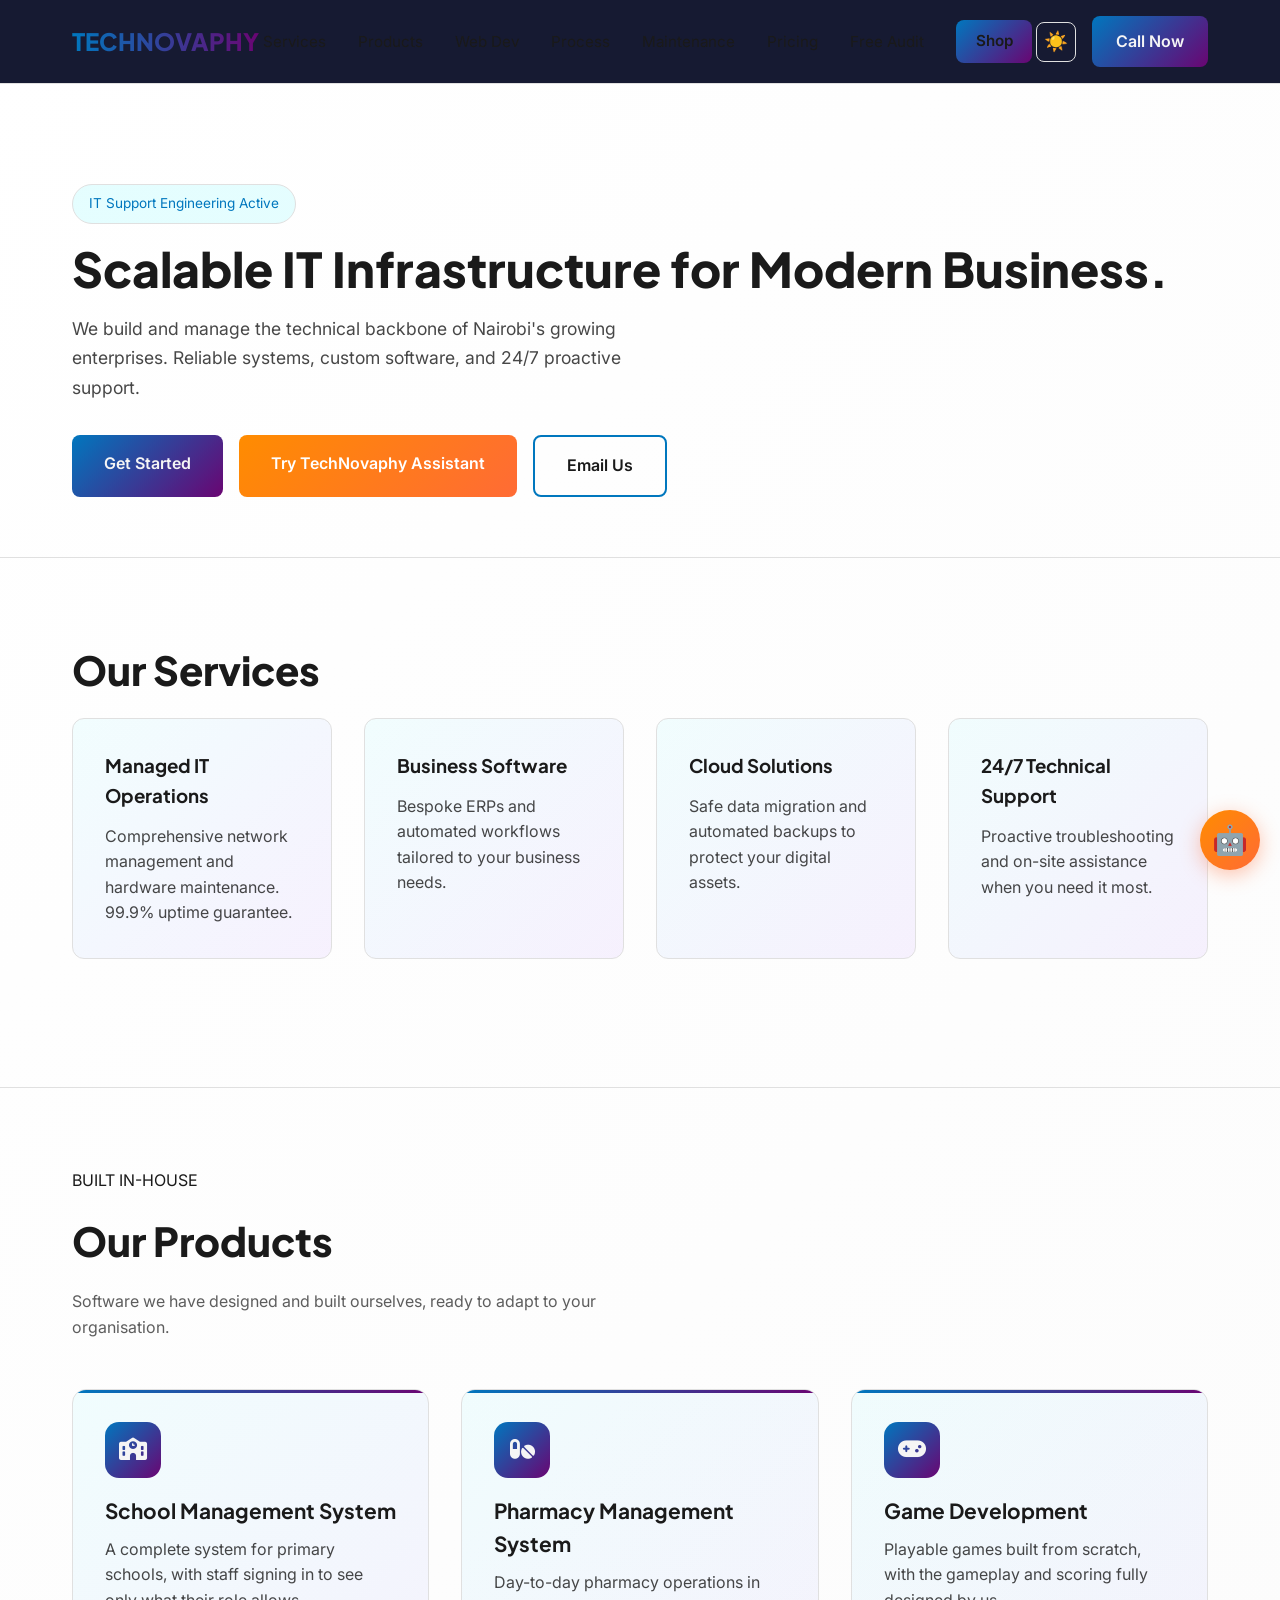
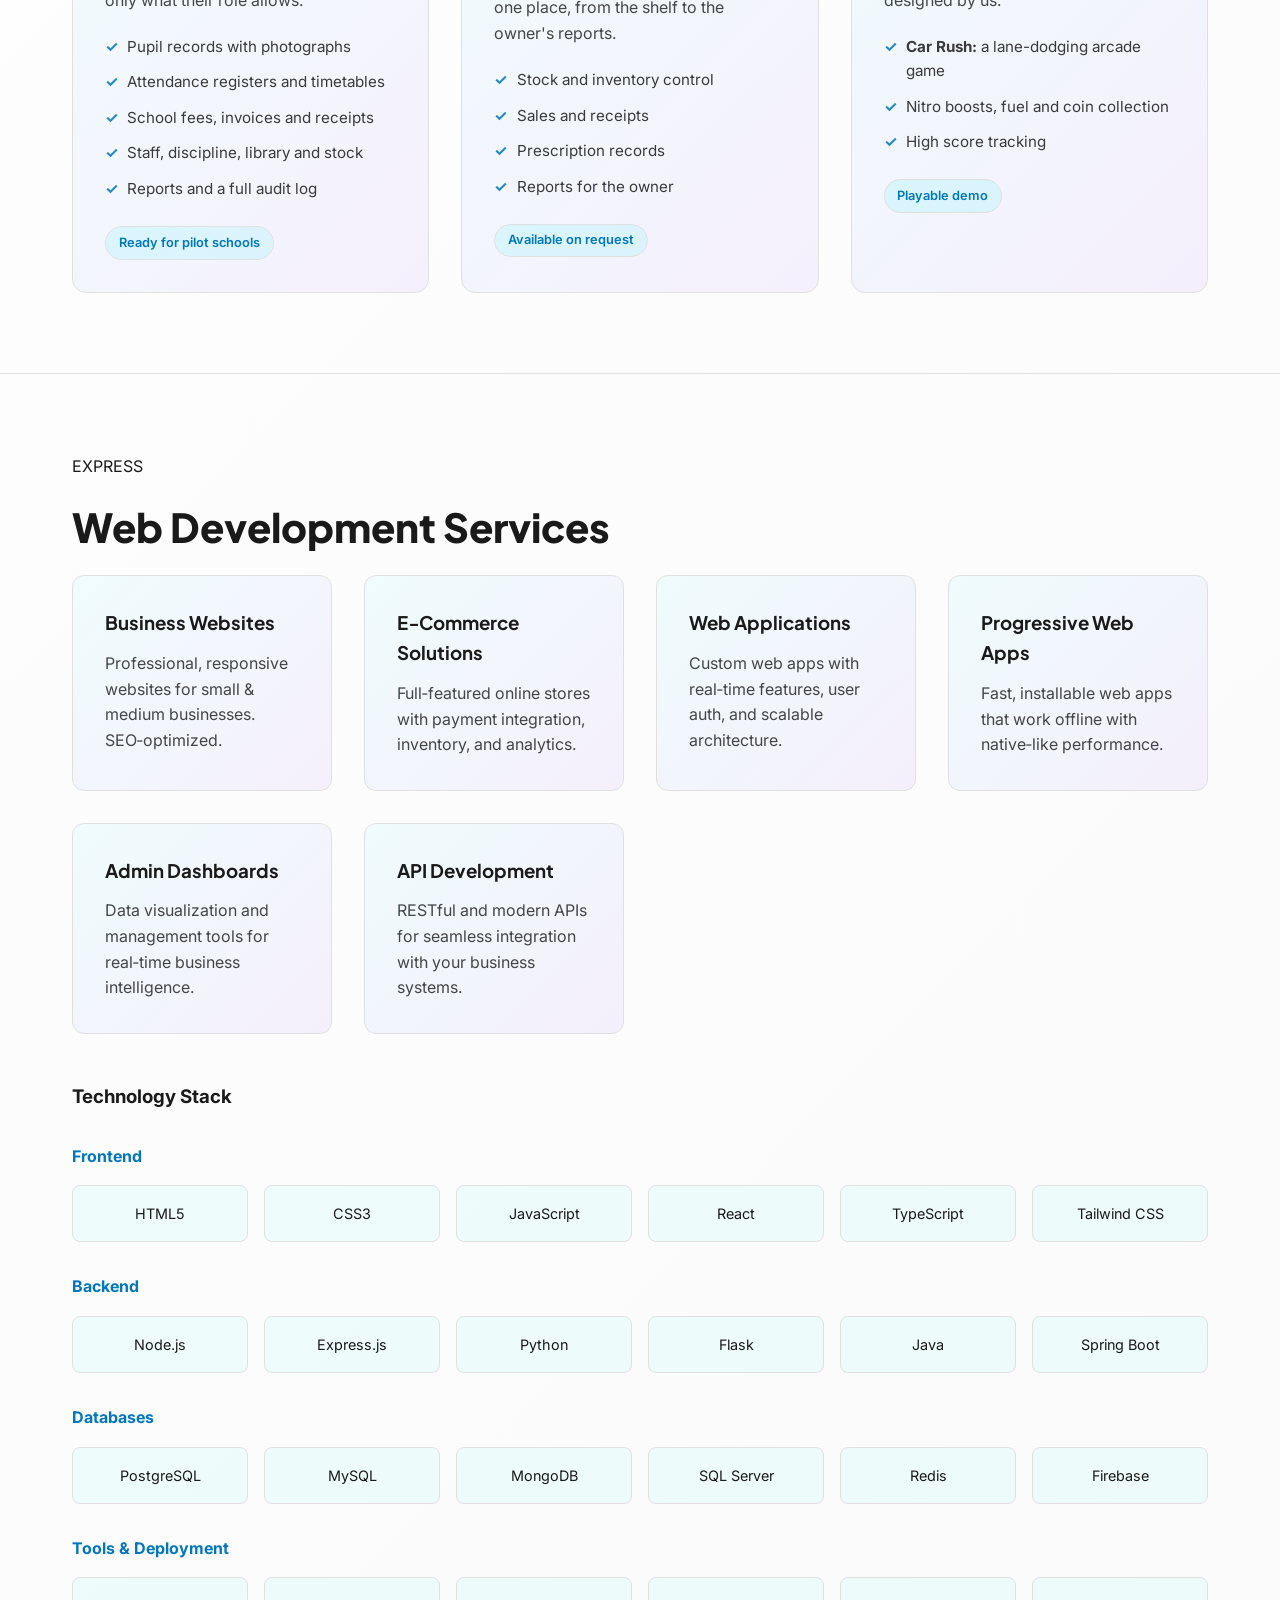
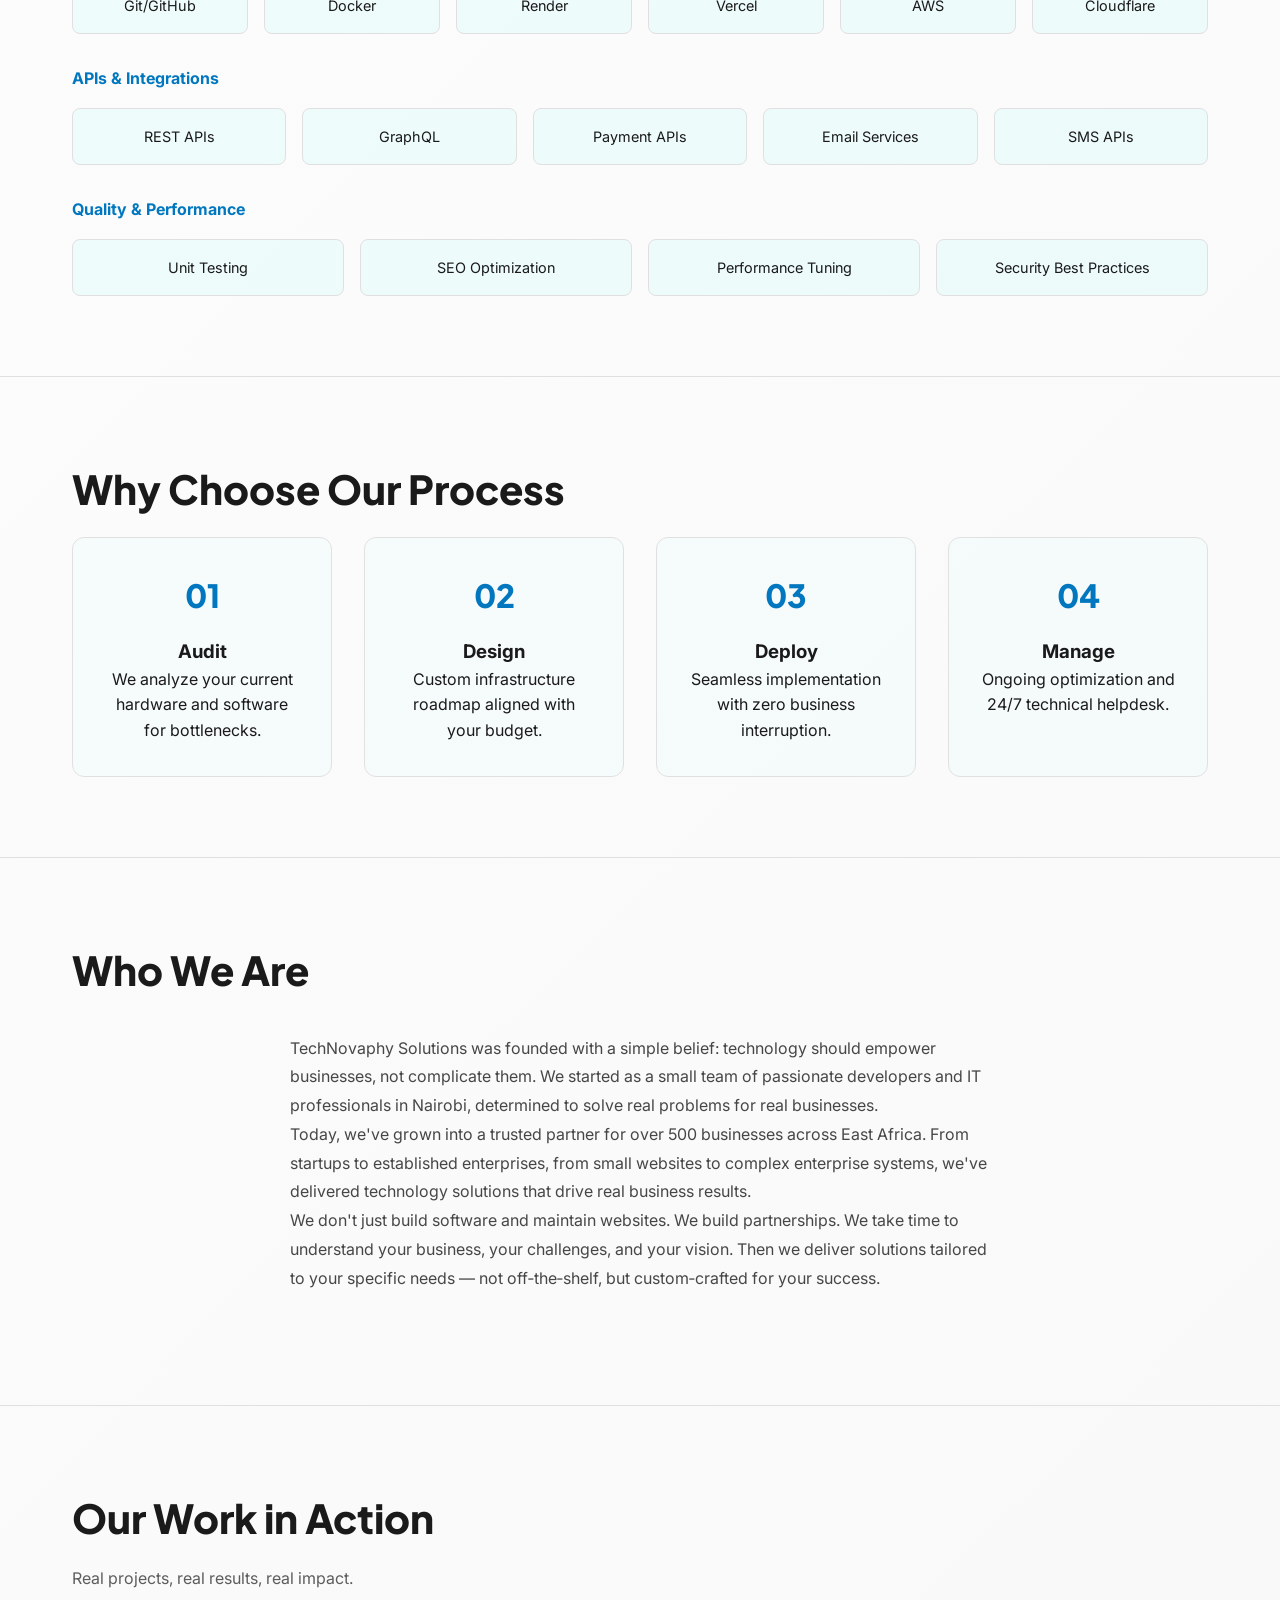
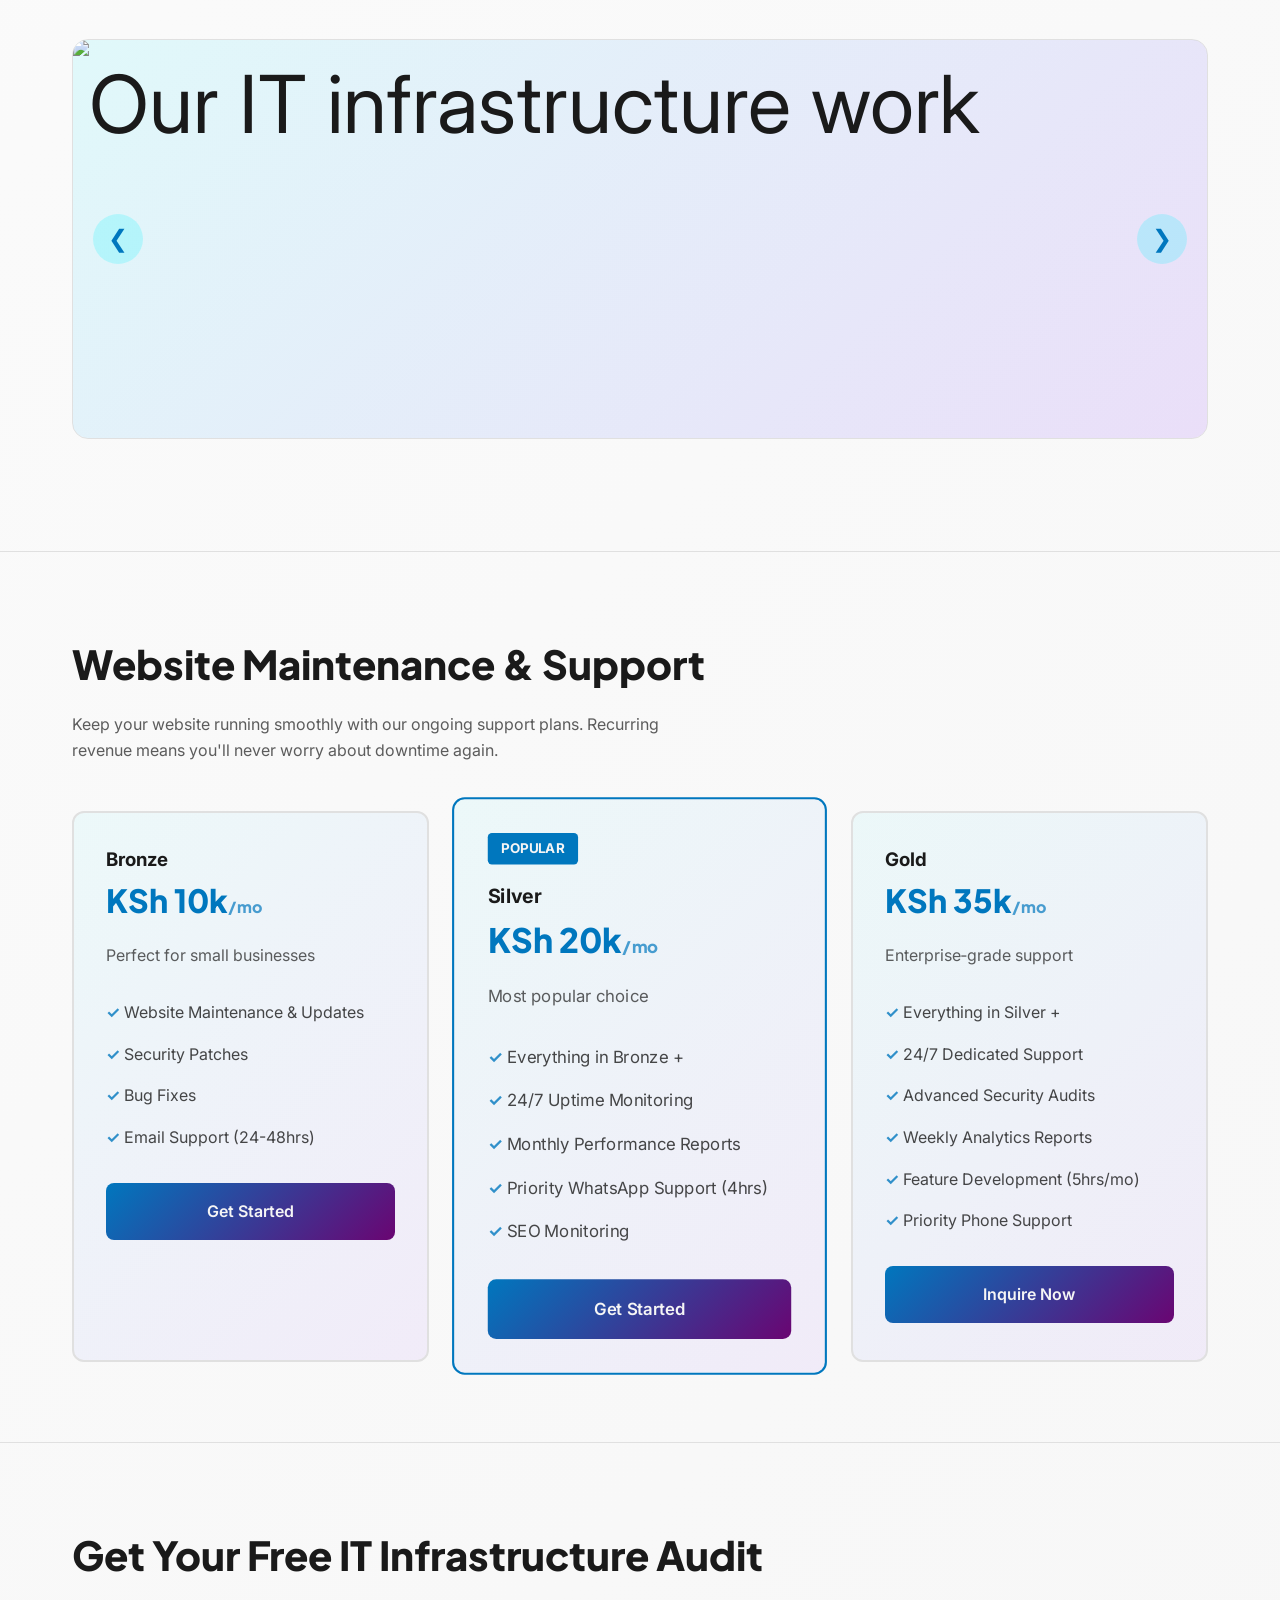
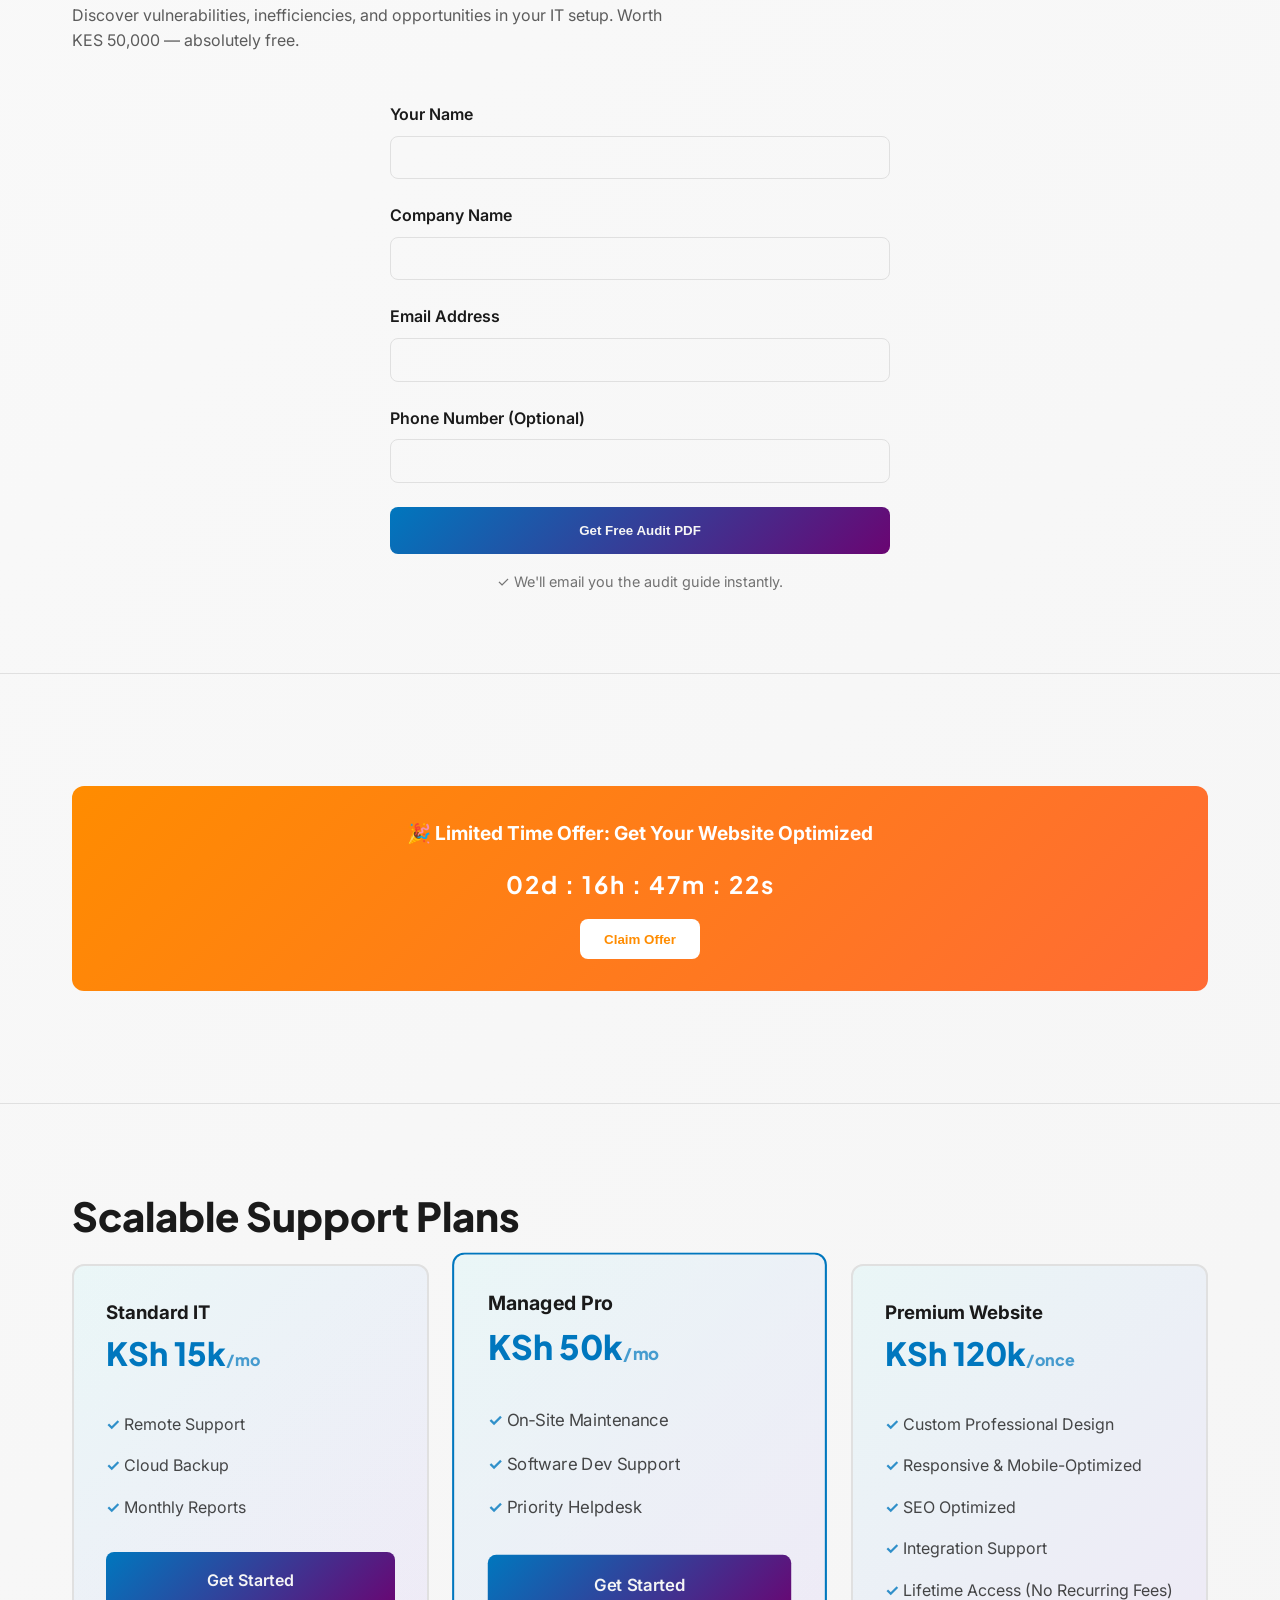
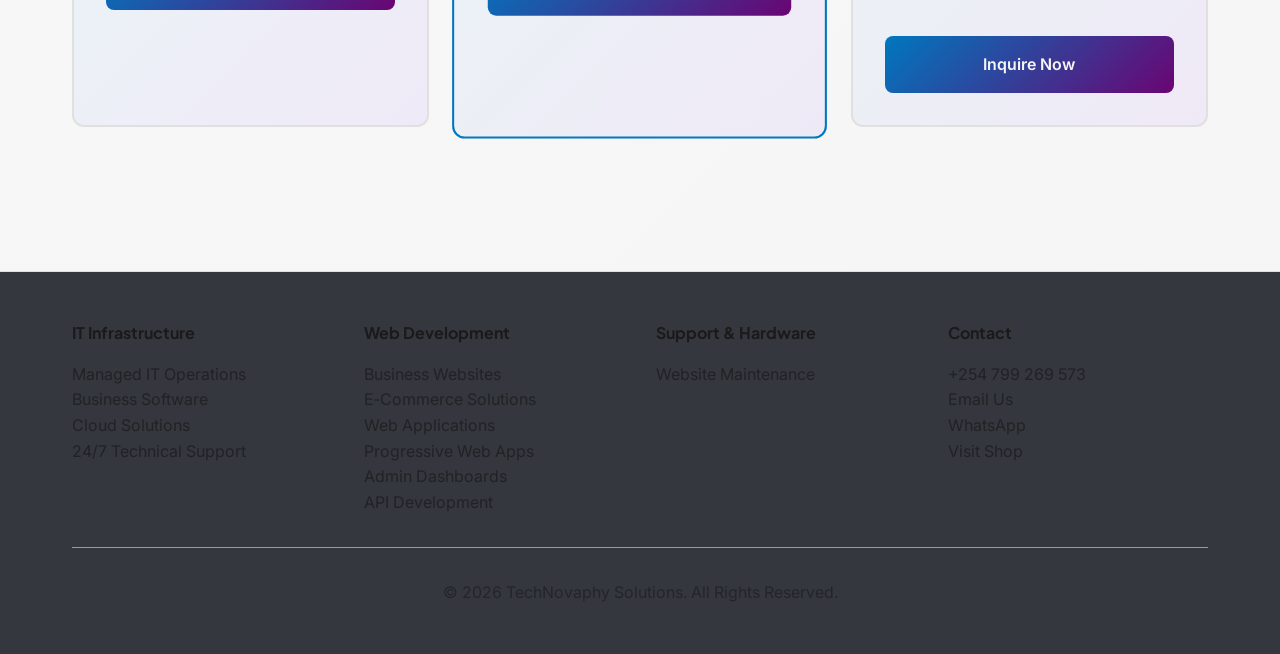
==== index.html @ a0343ad7 "Update index.html" ====
<!DOCTYPE html>
<html lang="en">
<head>
    <!-- Google Tag Manager -->
    <script>(function(w,d,s,l,i){w[l]=w[l]||[];w[l].push({'gtm.start':
    new Date().getTime(),event:'gtm.js'});var f=d.getElementsByTagName(s)[0],
    j=d.createElement(s),dl=l!='dataLayer'?'&l='+l:'';j.async=true;j.src=
    'https://www.googletagmanager.com/gtag/js?id='+i+dl;f.parentNode.insertBefore(j,f);
    })(window,document,'script','dataLayer','GTM-TNKKWZB3');</script>
    <!-- End Google Tag Manager -->

    <!-- Google Analytics -->
    <script async src="https://www.googletagmanager.com/gtag/js?id=G-1Q7655ML09"></script>
    <script>
      window.dataLayer = window.dataLayer || [];
      function gtag(){dataLayer.push(arguments);}
      gtag('js', new Date());
      gtag('config', 'G-1Q7655ML09');
    </script>

    <!-- EmailJS SDK -->
    <script src="https://cdn.jsdelivr.net/npm/@emailjs/browser@4/dist/email.min.js"></script>

    <meta charset="UTF-8">
    <meta name="viewport" content="width=device-width, initial-scale=1.0">
    <meta name="author" content="TechNovaphy Solutions">
    <meta name="description" content="Enterprise IT Infrastructure, Web Development, and Managed Services for Nairobi businesses. Custom software, cloud solutions, 24/7 support.">
    <link rel="icon" href="https://raw.githubusercontent.com/Naphtaly234/TechNovaphy-Solutions/main/github/technovaphy%20.ico">
    <title>TechNovaphy | Enterprise IT Infrastructure & Web Development Services</title>
    <link href="https://fonts.googleapis.com/css2?family=Plus+Jakarta+Sans:wght@400;600;700;800&family=Inter:wght@400;500;600;700&display=swap" rel="stylesheet">
    <link rel="stylesheet" href="https://cdnjs.cloudflare.com/ajax/libs/font-awesome/6.5.1/css/all.min.css">
    <style>
        * { margin: 0; padding: 0; box-sizing: border-box; }
        :root {
            --primary: #00f2ff;
            --accent: #7000ff;
            --dark: #0a0e27;
            --darker: #050812;
            --text: #e0e0e0;
            --border: #1a1f3a;
            --success: #10b981;
        }
        body {
            background: linear-gradient(135deg, var(--darker) 0%, #0f1535 100%);
            color: var(--text);
            font-family: 'Inter', sans-serif;
            line-height: 1.6;
            overflow-x: hidden;
            transition: background 0.3s, color 0.3s;
        }
        body.light-mode {
            --primary: #0077be;
            --accent: #6a0572;
            --dark: #f5f5f5;
            --darker: #ffffff;
            --text: #1a1a1a;
            --border: #e0e0e0;
            background: linear-gradient(135deg, #ffffff 0%, #f5f5f5 100%);
        }
        .container { max-width: 1200px; margin: 0 auto; padding: 0 2rem; }

        /* NAVBAR */
        .navbar {
            background: rgba(10, 14, 39, 0.95);
            backdrop-filter: blur(10px);
            border-bottom: 1px solid var(--border);
            position: sticky;
            top: 0;
            z-index: 1000;
            padding: 1rem 0;
        }
        .nav-flex { display: flex; justify-content: space-between; align-items: center; }
        .logo {
            font-family: 'Plus Jakarta Sans', sans-serif;
            font-size: 1.5rem;
            font-weight: 800;
            background: linear-gradient(90deg, var(--primary), var(--accent));
            -webkit-background-clip: text;
            -webkit-text-fill-color: transparent;
            background-clip: text;
            white-space: nowrap;
        }
        .nav-links { display: flex; gap: 2rem; list-style: none; align-items: center; }
        .nav-links a { color: var(--text); text-decoration: none; transition: color 0.3s; font-size: 0.95rem; }
        .nav-links a:hover { color: var(--primary); }
        .nav-actions { display: flex; align-items: center; gap: 1rem; }
        .theme-toggle {
            background: transparent; border: 1px solid var(--border); color: var(--text);
            width: 40px; height: 40px; border-radius: 8px; cursor: pointer;
            display: flex; align-items: center; justify-content: center; font-size: 1.2rem;
            transition: all 0.3s;
        }
        .theme-toggle:hover { border-color: var(--primary); color: var(--primary); }
        .cta-button {
            padding: 0.8rem 1.5rem; background: linear-gradient(135deg, var(--primary), var(--accent));
            color: var(--dark); border: none; border-radius: 8px; cursor: pointer; font-weight: 600;
            text-decoration: none; transition: all 0.3s; white-space: nowrap;
        }
        .cta-button:hover { transform: translateY(-2px); box-shadow: 0 10px 30px rgba(0,242,255,0.3); }
        .menu-toggle {
            display: none; background: none; border: none; color: var(--text); font-size: 1.8rem;
            cursor: pointer; padding: 0.2rem 0.5rem; transition: color 0.3s;
        }
        .menu-toggle:hover { color: var(--primary); }
        @media (max-width: 768px) {
            .menu-toggle { display: block; }
            .nav-links { display: none; flex-direction: column; width: 100%; background: rgba(10,14,39,0.98);
                padding: 1.2rem 0; border-top: 1px solid var(--border); position: absolute; top: 100%; left: 0;
                gap: 0.5rem; align-items: center; backdrop-filter: blur(10px); box-shadow: 0 20px 40px rgba(0,0,0,0.6);
                z-index: 999; }
            .nav-links.active { display: flex; }
            .nav-links li { width: 100%; text-align: center; padding: 0.3rem 0; }
            .nav-links li a { display: block; padding: 0.6rem 1rem; font-size: 1rem; width: 100%; }
            .nav-links li a.btn-primary { width: 80%; margin: 0 auto; text-align: center; }
            .nav-flex { flex-wrap: wrap; justify-content: space-between; position: relative; }
            .logo { font-size: 1.2rem; }
        }

        /* HERO */
        .hero { padding: 100px 0 60px; text-align: left; }
        .hero h1 { font-family: 'Plus Jakarta Sans', sans-serif; font-size: 3rem; font-weight: 800; margin-bottom: 1rem; line-height: 1.2; }
        .hero .badge { display: inline-block; background: rgba(0,242,255,0.1); border: 1px solid var(--border); padding: 0.5rem 1rem; border-radius: 20px; margin-bottom: 1rem; font-size: 0.85rem; color: var(--primary); }
        .hero p { font-size: 1.1rem; opacity: 0.8; max-width: 600px; margin-bottom: 2rem; line-height: 1.7; }
        .hero-buttons { display: flex; gap: 1rem; flex-wrap: wrap; }
        .btn-primary {
            padding: 1rem 2rem; background: linear-gradient(135deg, var(--primary), var(--accent));
            color: var(--dark); border: none; border-radius: 8px; cursor: pointer; font-weight: 600;
            text-decoration: none; transition: all 0.3s; display: inline-block;
        }
        .btn-primary:hover { transform: translateY(-2px); box-shadow: 0 10px 30px rgba(0,242,255,0.3); }
        .btn-secondary {
            padding: 1rem 2rem; background: transparent; color: var(--text); border: 2px solid var(--primary);
            border-radius: 8px; cursor: pointer; font-weight: 600; text-decoration: none; transition: all 0.3s; display: inline-block;
        }
        .btn-secondary:hover { background: var(--primary); color: var(--dark); }

        /* SECTIONS */
        .section { padding: 80px 0; border-top: 1px solid var(--border); }
        h2 { font-family: 'Plus Jakarta Sans', sans-serif; font-size: 2.5rem; font-weight: 800; margin-bottom: 1rem; }
        .section-subtitle { opacity: 0.7; margin-bottom: 3rem; max-width: 600px; }

        /* CARDS */
        .cards-grid { display: grid; grid-template-columns: repeat(auto-fit, minmax(250px,1fr)); gap: 2rem; margin-bottom: 3rem; }
        .card { background: linear-gradient(135deg, rgba(0,242,255,0.05) 0%, rgba(112,0,255,0.05) 100%); border: 1px solid var(--border); border-radius: 12px; padding: 2rem; transition: all 0.3s; }
        .card:hover { border-color: var(--primary); transform: translateY(-5px); box-shadow: 0 15px 40px rgba(0,242,255,0.1); }
        .card h3 { font-family: 'Plus Jakarta Sans', sans-serif; margin-bottom: 0.8rem; }
        .card p { opacity: 0.8; line-height: 1.6; }

        /* PRODUCTS */
        .project-grid { display: grid; grid-template-columns: repeat(auto-fit, minmax(280px, 1fr)); gap: 2rem; }
        .project-card {
            position: relative;
            background: linear-gradient(135deg, rgba(0,242,255,0.05) 0%, rgba(112,0,255,0.05) 100%);
            border: 1px solid var(--border);
            border-radius: 14px;
            padding: 2rem;
            overflow: hidden;
            transition: all 0.3s;
        }
        .project-card::before {
            content: "";
            position: absolute; top: 0; left: 0; right: 0; height: 3px;
            background: linear-gradient(90deg, var(--primary), var(--accent));
        }
        .project-card:hover { border-color: var(--primary); transform: translateY(-6px); box-shadow: 0 16px 40px rgba(0,242,255,0.12); }
        .project-icon {
            width: 56px; height: 56px; border-radius: 14px;
            background: linear-gradient(135deg, var(--primary), var(--accent));
            display: grid; place-items: center; color: var(--dark);
            font-size: 1.4rem; margin-bottom: 1rem;
        }
        .project-card h3 { font-family: 'Plus Jakarta Sans', sans-serif; font-size: 1.3rem; margin-bottom: 0.6rem; }
        .project-card > p { opacity: 0.8; margin-bottom: 1rem; }
        .project-features { list-style: none; margin-bottom: 1.2rem; }
        .project-features li { position: relative; padding: 0.35rem 0 0.35rem 1.4rem; opacity: 0.85; font-size: 0.95rem; }
        .project-features li::before { content: "\2713"; position: absolute; left: 0; color: var(--primary); font-weight: 700; }
        .project-status {
            display: inline-block; font-size: 0.8rem; font-weight: 600; padding: 0.35rem 0.8rem;
            border-radius: 999px; background: rgba(0,242,255,0.1); color: var(--primary); border: 1px solid var(--border);
        }

        /* PROCESS */
        .process-grid { display: grid; grid-template-columns: repeat(auto-fit, minmax(200px,1fr)); gap: 2rem; }
        .process-step { padding: 2rem; background: rgba(0,242,255,0.02); border: 1px solid var(--border); border-radius: 12px; text-align: center; animation: slideInUp 0.6s ease-out forwards; opacity: 0; }
        .process-step:nth-child(1) { animation-delay: 0.1s; }
        .process-step:nth-child(2) { animation-delay: 0.2s; }
        .process-step:nth-child(3) { animation-delay: 0.3s; }
        .process-step:nth-child(4) { animation-delay: 0.4s; }
        .step-number { font-family: 'Plus Jakarta Sans', sans-serif; font-size: 2rem; font-weight: 800; color: var(--primary); margin-bottom: 1rem; }

        /* TECH */
        .tech-grid { display: grid; grid-template-columns: repeat(auto-fit, minmax(120px,1fr)); gap: 1rem; }
        .tech-badge { background: rgba(0,242,255,0.05); border: 1px solid var(--border); padding: 1rem; border-radius: 8px; text-align: center; font-size: 0.9rem; transition: all 0.3s; }
        .tech-badge:hover { border-color: var(--primary); background: rgba(0,242,255,0.1); }

        /* PRICING */
        .pricing-grid { display: grid; grid-template-columns: repeat(auto-fit, minmax(280px,1fr)); gap: 2rem; }
        .pricing-card { background: linear-gradient(135deg, rgba(0,242,255,0.05) 0%, rgba(112,0,255,0.05) 100%); border: 2px solid var(--border); border-radius: 12px; padding: 2rem; transition: all 0.3s; }
        .pricing-card:hover { border-color: var(--primary); transform: translateY(-5px); }
        .pricing-card.featured { border-color: var(--primary); transform: scale(1.05); }
        .price { font-family: 'Plus Jakarta Sans', sans-serif; font-size: 2rem; font-weight: 800; color: var(--primary); margin-bottom: 1rem; }
        .price small { font-size: 1rem; opacity: 0.7; }
        .badge-popular { display: inline-block; background: var(--primary); color: var(--dark); padding: 0.3rem 0.8rem; border-radius: 4px; font-size: 0.8rem; font-weight: 700; margin-bottom: 1rem; }
        .pricing-card ul { list-style: none; margin: 1.5rem 0; }
        .pricing-card li { padding: 0.5rem 0; opacity: 0.8; }
        .pricing-card li:before { content: "✓ "; color: var(--primary); font-weight: bold; }
        .pricing-card .btn-primary { width: 100%; text-align: center; }

        /* FORM */
        .form-group { margin-bottom: 1.5rem; }
        .form-group label { display: block; margin-bottom: 0.5rem; font-weight: 600; }
        .form-group input, .form-group textarea { width: 100%; padding: 0.8rem; background: rgba(255,255,255,0.05); border: 1px solid var(--border); border-radius: 8px; color: var(--text); font-family: inherit; }
        .form-group input:focus, .form-group textarea:focus { outline: none; border-color: var(--primary); background: rgba(0,242,255,0.1); }

        /* ABOUT */
        .about-text { max-width: 700px; margin: 2rem auto; opacity: 0.8; line-height: 1.8; }

        /* SLIDER */
        .hero-image-section { position: relative; height: 400px; margin: 2rem 0; border-radius: 16px; overflow: hidden; border: 1px solid var(--border); }
        .hero-image { width: 100%; height: 100%; background: linear-gradient(135deg, rgba(0,242,255,0.1), rgba(112,0,255,0.1)); display: flex; align-items: center; justify-content: center; font-size: 5rem; animation: fadeIn 0.8s ease-out; }
        .slider-arrow { position: absolute; top: 50%; transform: translateY(-50%); background: rgba(0,242,255,0.2); border: none; color: var(--primary); width: 50px; height: 50px; border-radius: 50%; cursor: pointer; font-size: 1.5rem; transition: all 0.3s; z-index: 10; }
        .slider-arrow:hover { background: var(--primary); color: var(--dark); }
        .slider-arrow.prev { left: 20px; }
        .slider-arrow.next { right: 20px; }

        /* COUNTDOWN */
        .countdown-banner { background: linear-gradient(135deg, #ff8c00, #ff6b35); padding: 2rem; border-radius: 12px; text-align: center; margin: 2rem 0; animation: slideInDown 0.6s ease-out; }
        .countdown-banner h3 { color: white; font-size: 1.2rem; margin-bottom: 0.5rem; }
        .countdown-timer { font-family: 'Plus Jakarta Sans', sans-serif; font-size: 1.5rem; font-weight: 700; color: white; margin: 1rem 0; letter-spacing: 2px; }
        .claim-btn { background: white; color: #ff8c00; border: none; padding: 0.8rem 1.5rem; border-radius: 8px; font-weight: 600; cursor: pointer; transition: all 0.3s; }
        .claim-btn:hover { transform: scale(1.05); }

        /* NAPHBOT CHAT */
        .chatbot { position: fixed; bottom: 20px; right: 20px; z-index: 999; }
        .chatbot-bubble {
            width: 60px; height: 60px; border-radius: 50%;
            background: linear-gradient(135deg, #ff8c00, #ff6b35);
            display: flex; align-items: center; justify-content: center;
            color: white; font-size: 1.8rem; cursor: pointer;
            box-shadow: 0 5px 20px rgba(255,107,53,0.4);
            transition: all 0.3s; margin-bottom: 10px;
        }
        .chatbot-bubble:hover { transform: scale(1.1); }
        .chatbot-window {
            position: absolute; bottom: 80px; right: 0;
            width: 350px; background: var(--dark); border: 1px solid var(--border);
            border-radius: 12px; display: none; flex-direction: column;
            max-height: 500px; box-shadow: 0 10px 40px rgba(0,0,0,0.5);
        }
        .chatbot-window.active { display: flex; }
        .chatbot-header {
            background: linear-gradient(135deg, var(--primary), var(--accent));
            color: var(--dark); padding: 1rem; border-radius: 12px 12px 0 0;
            font-weight: 700;
        }
        .chatbot-messages { flex: 1; overflow-y: auto; padding: 1rem; display: flex; flex-direction: column; gap: 0.8rem; }
        .message { padding: 0.8rem; border-radius: 8px; max-width: 80%; }
        .message.bot { background: rgba(0,242,255,0.1); border-left: 3px solid var(--primary); }
        .message.user { background: rgba(112,0,255,0.1); border-left: 3px solid var(--accent); align-self: flex-end; }
        .chatbot-input { padding: 1rem; border-top: 1px solid var(--border); }
        .chatbot-input input { width: 100%; padding: 0.8rem; background: rgba(0,242,255,0.05); border: 1px solid var(--border); border-radius: 8px; color: var(--text); }
        .chatbot-input input:focus { outline: none; border-color: var(--primary); }

        /* FOOTER */
        footer { background: rgba(5,8,18,0.8); border-top: 1px solid var(--border); padding: 3rem 0; margin-top: 4rem; }
        .footer-grid { display: grid; grid-template-columns: repeat(auto-fit, minmax(200px,1fr)); gap: 2rem; margin-bottom: 2rem; }
        .footer-section h4 { font-family: 'Plus Jakarta Sans', sans-serif; margin-bottom: 1rem; }
        .footer-section ul { list-style: none; }
        .footer-section a { color: var(--text); text-decoration: none; opacity: 0.7; transition: color 0.3s; cursor: default; }
        .footer-section a:hover { color: var(--primary); }
        .footer-bottom { text-align: center; padding-top: 2rem; border-top: 1px solid var(--border); opacity: 0.6; }

        @media (max-width: 768px) {
            .hero h1 { font-size: 2rem; }
            .container { padding: 0 1rem; }
            .pricing-card.featured { transform: scale(1); }
            .section { padding: 40px 0; }
            .hero-image-section { height: 250px; }
            .chatbot-window { width: 90vw; bottom: 70px; right: 5vw; }
        }

        @keyframes slideInUp {
            from { opacity: 0; transform: translateY(30px); }
            to { opacity: 1; transform: translateY(0); }
        }
        @keyframes slideInDown {
            from { opacity: 0; transform: translateY(-30px); }
            to { opacity: 1; transform: translateY(0); }
        }
        @keyframes fadeIn {
            from { opacity: 0; }
            to { opacity: 1; }
        }

        /* AI CHAT MODAL */
        .ai-modal-overlay {
            position: fixed;
            top: 0; left: 0; width: 100%; height: 100%;
            background: rgba(0,0,0,0.7);
            backdrop-filter: blur(8px);
            z-index: 2000;
            display: none;
            align-items: center;
            justify-content: center;
        }
        .ai-modal-overlay.active { display: flex; }
        .ai-modal {
            background: #0d1132;
            border: 1px solid #1a1f3a;
            border-radius: 24px;
            width: 90%;
            max-width: 800px;
            height: 80vh;
            max-height: 700px;
            display: flex;
            flex-direction: column;
            box-shadow: 0 30px 80px rgba(0,0,0,0.8);
            position: relative;
        }
        .ai-modal-header {
            padding: 1.2rem 2rem;
            border-bottom: 1px solid #1a1f3a;
            display: flex;
            justify-content: space-between;
            align-items: center;
            flex-shrink: 0;
        }
        .ai-modal-header h2 {
            font-family: 'Plus Jakarta Sans', sans-serif;
            font-size: 1.3rem;
            background: linear-gradient(90deg, #00f2ff, #7000ff);
            -webkit-background-clip: text;
            -webkit-text-fill-color: transparent;
            background-clip: text;
        }
        .ai-modal-header .close-modal {
            background: none;
            border: none;
            color: #8a8fa8;
            font-size: 1.8rem;
            cursor: pointer;
            transition: color 0.3s;
        }
        .ai-modal-header .close-modal:hover { color: #e0e0e0; }
        .ai-modal-messages {
            flex: 1;
            overflow-y: auto;
            padding: 1.5rem 2rem;
            display: flex;
            flex-direction: column;
            gap: 1rem;
        }
        .ai-modal-messages .msg {
            max-width: 80%;
            padding: 0.8rem 1.2rem;
            border-radius: 12px;
            line-height: 1.6;
            word-wrap: break-word;
            animation: fadeIn 0.3s ease-out;
        }
        .ai-modal-messages .msg.user {
            align-self: flex-end;
            background: #00f2ff;
            color: #0a0e27;
        }
        .ai-modal-messages .msg.assistant {
            align-self: flex-start;
            background: #1a1f3a;
            border: 1px solid #2a2f4a;
        }
        .ai-modal-messages .msg.assistant .thinking {
            font-size: 0.8rem;
            color: #8a8fa8;
            border-left: 2px solid #00f2ff;
            padding-left: 0.8rem;
            margin-bottom: 0.5rem;
        }
        .ai-modal-input {
            padding: 1rem 2rem;
            border-top: 1px solid #1a1f3a;
            display: flex;
            gap: 1rem;
            flex-shrink: 0;
        }
        .ai-modal-input input {
            flex: 1;
            padding: 0.8rem 1.2rem;
            background: #1a1f3a;
            border: 1px solid #2a2f4a;
            border-radius: 8px;
            color: #e0e0e0;
            font-size: 1rem;
            font-family: inherit;
        }
        .ai-modal-input input:focus { outline: none; border-color: #00f2ff; }
        .ai-modal-input button {
            padding: 0.8rem 2rem;
            background: linear-gradient(135deg, #00f2ff, #7000ff);
            border: none;
            border-radius: 8px;
            font-weight: 600;
            color: #0a0e27;
            cursor: pointer;
            transition: all 0.3s;
            white-space: nowrap;
        }
        .ai-modal-input button:hover { transform: scale(1.02); box-shadow: 0 0 30px rgba(0,242,255,0.3); }
        .ai-modal-input button:disabled { opacity: 0.5; cursor: wait; }
        .ai-modal-messages .error-msg { color: #ff6464; text-align: center; padding: 1rem; }
        .ai-modal-messages .error-msg a { color: #00f2ff; }

        @media (max-width: 600px) {
            .ai-modal { width: 100%; height: 100%; max-height: 100%; border-radius: 0; }
            .ai-modal-messages .msg { max-width: 90%; }
        }
        /* Real photo slider */
#heroImage {
    width: 100%;
    height: 100%;
    object-fit: cover;
    display: block;
    transition: opacity 0.25s ease;
}
    </style>
</head>
<body>
    <!-- Google Tag Manager (noscript) -->
    <noscript><iframe src="https://www.googletagmanager.com/ns.html?id=GTM-TNKKWZB3"
    height="0" width="0" style="display:none;visibility:hidden"></iframe></noscript>

    <!-- ===== NAVBAR ===== -->
    <nav class="navbar" id="navbar">
        <div class="container nav-flex">
            <div class="logo">TECHNOVAPHY</div>
            <button class="menu-toggle" id="menuToggle" aria-label="Toggle navigation">
                <i class="fas fa-bars"></i>
            </button>
            <ul class="nav-links" id="navLinks">
                <li><a href="#services">Services</a></li>
                <li><a href="#projects">Products</a></li>
                <li><a href="#webdev">Web Dev</a></li>
                <li><a href="#process">Process</a></li>
                <li><a href="#maintenance">Maintenance</a></li>
                <li><a href="#pricing">Pricing</a></li>
                <li><a href="#leadmagnet">Free Audit</a></li>
                <li><a href="shop.html" class="btn-primary" style="padding:0.6rem 1.2rem;">Shop</a></li>
            </ul>
            <div class="nav-actions">
                <button class="theme-toggle" id="themeToggle" onclick="toggleTheme()">🌙</button>
                <a href="tel:+254799269573" class="cta-button">Call Now</a>
            </div>
        </div>
    </nav>

    <!-- ===== HERO ===== -->
    <section class="hero">
        <div class="container">
            <span class="badge">IT Support Engineering Active</span>
            <h1>Scalable IT Infrastructure for Modern Business.</h1>
            <p>We build and manage the technical backbone of Nairobi's growing enterprises. Reliable systems, custom software, and 24/7 proactive support.</p>
            <div class="hero-buttons">
                <a href="https://wa.me/254799269573?text=Hi%2C%20I%20would%20like%20more%20information%20about%20your%20TechNovaphy%20services." class="btn-primary">Get Started</a>
                <a href="https://technovaphyais.netlify.app/" target="_blank" rel="noopener" class="btn-primary" style="background: linear-gradient(135deg, #ff8c00, #ff6b35); border: none; color: white;">Try TechNovaphy Assistant</a>
                <a href="mailto:technovaphysolutions@gmail.com?subject=Service%20Inquiry&body=Hi%20Technovaphy%20Team,%20I%20would%20like%20more%20info%20about%20your%20IT%20services." class="btn-secondary">Email Us</a>
            </div>
        </div>
    </section>

    <!-- ===== SERVICES ===== -->
    <section class="section" id="services">
        <div class="container">
            <h2>Our Services</h2>
            <div class="cards-grid">
                <div class="card"><h3>Managed IT Operations</h3><p>Comprehensive network management and hardware maintenance. 99.9% uptime guarantee.</p></div>
                <div class="card"><h3>Business Software</h3><p>Bespoke ERPs and automated workflows tailored to your business needs.</p></div>
                <div class="card"><h3>Cloud Solutions</h3><p>Safe data migration and automated backups to protect your digital assets.</p></div>
                <div class="card"><h3>24/7 Technical Support</h3><p>Proactive troubleshooting and on-site assistance when you need it most.</p></div>
            </div>
        </div>
    </section>

    <!-- ===== OUR PRODUCTS ===== -->
    <section class="section" id="projects">
        <div class="container">
            <span class="badge" style="display: block; width: fit-content; margin-bottom: 1rem;">BUILT IN-HOUSE</span>
            <h2>Our Products</h2>
            <p class="section-subtitle">Software we have designed and built ourselves, ready to adapt to your organisation.</p>
            <div class="project-grid">

                <article class="project-card">
                    <div class="project-icon"><i class="fas fa-school"></i></div>
                    <h3>School Management System</h3>
                    <p>A complete system for primary schools, with staff signing in to see only what their role allows.</p>
                    <ul class="project-features">
                        <li>Pupil records with photographs</li>
                        <li>Attendance registers and timetables</li>
                        <li>School fees, invoices and receipts</li>
                        <li>Staff, discipline, library and stock</li>
                        <li>Reports and a full audit log</li>
                    </ul>
                    <span class="project-status">Ready for pilot schools</span>
                </article>

                <article class="project-card">
                    <div class="project-icon"><i class="fas fa-pills"></i></div>
                    <h3>Pharmacy Management System</h3>
                    <p>Day-to-day pharmacy operations in one place, from the shelf to the owner's reports.</p>
                    <ul class="project-features">
                        <li>Stock and inventory control</li>
                        <li>Sales and receipts</li>
                        <li>Prescription records</li>
                        <li>Reports for the owner</li>
                    </ul>
                    <span class="project-status">Available on request</span>
                </article>

                <article class="project-card">
                    <div class="project-icon"><i class="fas fa-gamepad"></i></div>
                    <h3>Game Development</h3>
                    <p>Playable games built from scratch, with the gameplay and scoring fully designed by us.</p>
                    <ul class="project-features">
                        <li><strong>Car Rush:</strong> a lane-dodging arcade game</li>
                        <li>Nitro boosts, fuel and coin collection</li>
                        <li>High score tracking</li>
                    </ul>
                    <span class="project-status">Playable demo</span>
                </article>

            </div>
        </div>
    </section>

    <!-- ===== WEB DEVELOPMENT ===== -->
    <section class="section" id="webdev">
        <div class="container">
            <span class="badge" style="display: block; width: fit-content; margin-bottom: 1rem;">EXPRESS</span>
            <h2>Web Development Services</h2>
            <div class="cards-grid">
                <div class="card"><h3>Business Websites</h3><p>Professional, responsive websites for small & medium businesses. SEO‑optimized.</p></div>
                <div class="card"><h3>E‑Commerce Solutions</h3><p>Full‑featured online stores with payment integration, inventory, and analytics.</p></div>
                <div class="card"><h3>Web Applications</h3><p>Custom web apps with real‑time features, user auth, and scalable architecture.</p></div>
                <div class="card"><h3>Progressive Web Apps</h3><p>Fast, installable web apps that work offline with native‑like performance.</p></div>
                <div class="card"><h3>Admin Dashboards</h3><p>Data visualization and management tools for real‑time business intelligence.</p></div>
                <div class="card"><h3>API Development</h3><p>RESTful and modern APIs for seamless integration with your business systems.</p></div>
            </div>
            <h3 style="margin-top: 3rem; margin-bottom: 2rem;">Technology Stack</h3>
            <h4 style="margin-bottom: 1rem; color: var(--primary);">Frontend</h4>
            <div class="tech-grid">
                <div class="tech-badge">HTML5</div><div class="tech-badge">CSS3</div><div class="tech-badge">JavaScript</div>
                <div class="tech-badge">React</div><div class="tech-badge">TypeScript</div><div class="tech-badge">Tailwind CSS</div>
            </div>
            <h4 style="margin-top: 2rem; margin-bottom: 1rem; color: var(--primary);">Backend</h4>
            <div class="tech-grid">
                <div class="tech-badge">Node.js</div><div class="tech-badge">Express.js</div><div class="tech-badge">Python</div>
                <div class="tech-badge">Flask</div><div class="tech-badge">Java</div><div class="tech-badge">Spring Boot</div>
            </div>
            <h4 style="margin-top: 2rem; margin-bottom: 1rem; color: var(--primary);">Databases</h4>
            <div class="tech-grid">
                <div class="tech-badge">PostgreSQL</div><div class="tech-badge">MySQL</div><div class="tech-badge">MongoDB</div>
                <div class="tech-badge">SQL Server</div><div class="tech-badge">Redis</div><div class="tech-badge">Firebase</div>
            </div>
            <h4 style="margin-top: 2rem; margin-bottom: 1rem; color: var(--primary);">Tools & Deployment</h4>
            <div class="tech-grid">
                <div class="tech-badge">Git/GitHub</div><div class="tech-badge">Docker</div><div class="tech-badge">Render</div>
                <div class="tech-badge">Vercel</div><div class="tech-badge">AWS</div><div class="tech-badge">Cloudflare</div>
            </div>
            <h4 style="margin-top: 2rem; margin-bottom: 1rem; color: var(--primary);">APIs & Integrations</h4>
            <div class="tech-grid">
                <div class="tech-badge">REST APIs</div><div class="tech-badge">GraphQL</div><div class="tech-badge">Payment APIs</div>
                <div class="tech-badge">Email Services</div><div class="tech-badge">SMS APIs</div>
            </div>
            <h4 style="margin-top: 2rem; margin-bottom: 1rem; color: var(--primary);">Quality & Performance</h4>
            <div class="tech-grid">
                <div class="tech-badge">Unit Testing</div><div class="tech-badge">SEO Optimization</div>
                <div class="tech-badge">Performance Tuning</div><div class="tech-badge">Security Best Practices</div>
            </div>
        </div>
    </section>

    <!-- ===== PROCESS ===== -->
    <section class="section" id="process">
        <div class="container">
            <h2>Why Choose Our Process</h2>
            <div class="process-grid">
                <div class="process-step"><div class="step-number">01</div><h3>Audit</h3><p>We analyze your current hardware and software for bottlenecks.</p></div>
                <div class="process-step"><div class="step-number">02</div><h3>Design</h3><p>Custom infrastructure roadmap aligned with your budget.</p></div>
                <div class="process-step"><div class="step-number">03</div><h3>Deploy</h3><p>Seamless implementation with zero business interruption.</p></div>
                <div class="process-step"><div class="step-number">04</div><h3>Manage</h3><p>Ongoing optimization and 24/7 technical helpdesk.</p></div>
            </div>
        </div>
    </section>

    <!-- ===== ABOUT ===== -->
    <section class="section">
        <div class="container">
            <h2>Who We Are</h2>
            <div class="about-text">
                <p>TechNovaphy Solutions was founded with a simple belief: technology should empower businesses, not complicate them. We started as a small team of passionate developers and IT professionals in Nairobi, determined to solve real problems for real businesses.</p>
                <p>Today, we've grown into a trusted partner for over 500 businesses across East Africa. From startups to established enterprises, from small websites to complex enterprise systems, we've delivered technology solutions that drive real business results.</p>
                <p>We don't just build software and maintain websites. We build partnerships. We take time to understand your business, your challenges, and your vision. Then we deliver solutions tailored to your specific needs — not off‑the‑shelf, but custom‑crafted for your success.</p>
            </div>
        </div>
    </section>

    <!-- ===== OUR WORK (SLIDER) ===== -->
    <section class="section">
        <div class="container">
            <h2>Our Work in Action</h2>
            <p class="section-subtitle">Real projects, real results, real impact.</p>
            <div class="hero-image-section">
                <button class="slider-arrow prev" onclick="slideImage(-1)">❮</button>
              <img class="hero-image" id="heroImage" src="https://raw.githubusercontent.com/Naphtaly234/TechNovaphy-Solutions/main/github/workflows/images%20(2).jpg" alt="Our IT infrastructure work">
                <button class="slider-arrow next" onclick="slideImage(1)">❯</button>
            </div>
        </div>
    </section>

    <!-- ===== MAINTENANCE ===== -->
    <section class="section" id="maintenance">
        <div class="container">
            <h2>Website Maintenance & Support</h2>
            <p class="section-subtitle">Keep your website running smoothly with our ongoing support plans. Recurring revenue means you'll never worry about downtime again.</p>
            <div class="pricing-grid">
                <div class="pricing-card">
                    <h3>Bronze</h3>
                    <div class="price">KSh 10k<small>/mo</small></div>
                    <p style="opacity: 0.7; margin-bottom: 1rem;">Perfect for small businesses</p>
                    <ul><li>Website Maintenance & Updates</li><li>Security Patches</li><li>Bug Fixes</li><li>Email Support (24-48hrs)</li></ul>
                    <a href="https://wa.me/254799269573?text=Hi%2C%20I%20am%20interested%20in%20the%20Bronze%20maintenance%20plan." class="btn-primary">Get Started</a>
                </div>
                <div class="pricing-card featured">
                    <div class="badge-popular">POPULAR</div>
                    <h3>Silver</h3>
                    <div class="price">KSh 20k<small>/mo</small></div>
                    <p style="opacity: 0.7; margin-bottom: 1rem;">Most popular choice</p>
                    <ul><li>Everything in Bronze +</li><li>24/7 Uptime Monitoring</li><li>Monthly Performance Reports</li><li>Priority WhatsApp Support (4hrs)</li><li>SEO Monitoring</li></ul>
                    <a href="https://wa.me/254799269573?text=Hi%2C%20I%20am%20interested%20in%20the%20Silver%20maintenance%20plan." class="btn-primary">Get Started</a>
                </div>
                <div class="pricing-card">
                    <h3>Gold</h3>
                    <div class="price">KSh 35k<small>/mo</small></div>
                    <p style="opacity: 0.7; margin-bottom: 1rem;">Enterprise‑grade support</p>
                    <ul><li>Everything in Silver +</li><li>24/7 Dedicated Support</li><li>Advanced Security Audits</li><li>Weekly Analytics Reports</li><li>Feature Development (5hrs/mo)</li><li>Priority Phone Support</li></ul>
                    <a href="https://wa.me/254799269573?text=Hi%2C%20I%20am%20interested%20in%20the%20Gold%20maintenance%20plan." class="btn-primary">Inquire Now</a>
                </div>
            </div>
        </div>
    </section>

    <!-- ===== LEAD MAGNET ===== -->
    <section class="section" id="leadmagnet">
        <div class="container">
            <h2>Get Your Free IT Infrastructure Audit</h2>
            <p class="section-subtitle">Discover vulnerabilities, inefficiencies, and opportunities in your IT setup. Worth KES 50,000 — absolutely free.</p>
            <div style="max-width: 500px; margin: 0 auto;">
                <form id="auditForm">
                    <div class="form-group"><label>Your Name</label><input type="text" id="from_name" required></div>
                    <div class="form-group"><label>Company Name</label><input type="text" id="company_name" required></div>
                    <div class="form-group"><label>Email Address</label><input type="email" id="to_email" required></div>
                    <div class="form-group"><label>Phone Number (Optional)</label><input type="tel" id="phone_number"></div>
                    <button type="submit" class="btn-primary" style="width: 100%;" id="auditBtn">Get Free Audit PDF</button>
                </form>
                <div id="auditStatus" style="display: none; margin-top: 1rem; padding: 1rem; border-radius: 8px; text-align: center; font-weight: 600;"></div>
                <p style="text-align: center; margin-top: 1rem; opacity: 0.6; font-size: 0.9rem;">✓ We'll email you the audit guide instantly.</p>
            </div>
        </div>
    </section>

    <!-- ===== COUNTDOWN BANNER ===== -->
    <section class="section">
        <div class="container">
            <div class="countdown-banner">
                <h3>🎉 Limited Time Offer: Get Your Website Optimized</h3>
                <div class="countdown-timer">
                    <span id="days">02</span>d : <span id="hours">16</span>h : <span id="minutes">47</span>m : <span id="seconds">26</span>s
                </div>
                <button class="claim-btn" onclick="alert('Thank you! Contact us at +254 799 269 573 to claim this offer.')">Claim Offer</button>
            </div>
        </div>
    </section>

    <!-- ===== PRICING ===== -->
    <section class="section" id="pricing">
        <div class="container">
            <h2>Scalable Support Plans</h2>
            <div class="pricing-grid">
                <div class="pricing-card">
                    <h3>Standard IT</h3>
                    <div class="price">KSh 15k<small>/mo</small></div>
                    <ul><li>Remote Support</li><li>Cloud Backup</li><li>Monthly Reports</li></ul>
                    <a href="https://wa.me/254799269573?text=Hi%2C%20I%20am%20interested%20in%20the%20Standard%20IT%20plan." class="btn-primary">Get Started</a>
                </div>
                <div class="pricing-card featured">
                    <h3>Managed Pro</h3>
                    <div class="price">KSh 50k<small>/mo</small></div>
                    <ul><li>On‑Site Maintenance</li><li>Software Dev Support</li><li>Priority Helpdesk</li></ul>
                    <a href="https://wa.me/254799269573?text=Hi%2C%20I%20am%20interested%20in%20the%20Managed%20Pro%20plan." class="btn-primary">Get Started</a>
                </div>
                <div class="pricing-card">
                    <h3>Premium Website</h3>
                    <div class="price">KSh 120k<small>/once</small></div>
                    <ul><li>Custom Professional Design</li><li>Responsive & Mobile-Optimized</li><li>SEO Optimized</li><li>Integration Support</li><li>Lifetime Access (No Recurring Fees)</li></ul>
                    <a href="https://wa.me/254799269573?text=Hi%2C%20I%20am%20interested%20in%20the%20Premium%20Website%20package%20for%20KSh%20120k." class="btn-primary">Inquire Now</a>
                </div>
            </div>
        </div>
    </section>

    <!-- ===== FOOTER ===== -->
    <footer>
        <div class="container">
            <div class="footer-grid">
                <div class="footer-section">
                    <h4>IT Infrastructure</h4>
                    <ul>
                        <li><a href="#">Managed IT Operations</a></li>
                        <li><a href="#">Business Software</a></li>
                        <li><a href="#">Cloud Solutions</a></li>
                        <li><a href="#">24/7 Technical Support</a></li>
                    </ul>
                </div>
                <div class="footer-section">
                    <h4>Web Development</h4>
                    <ul>
                        <li><a href="#">Business Websites</a></li>
                        <li><a href="#">E‑Commerce Solutions</a></li>
                        <li><a href="#">Web Applications</a></li>
                        <li><a href="#">Progressive Web Apps</a></li>
                        <li><a href="#">Admin Dashboards</a></li>
                        <li><a href="#">API Development</a></li>
                    </ul>
                </div>
                <div class="footer-section">
                    <h4>Support & Hardware</h4>
                    <ul>
                        <li><a href="#">Website Maintenance</a></li>
                    </ul>
                </div>
                <div class="footer-section">
                    <h4>Contact</h4>
                    <ul>
                        <li><a href="tel:+254799269573">+254 799 269 573</a></li>
                        <li><a href="mailto:technovaphysolutions@gmail.com">Email Us</a></li>
                        <li><a href="https://wa.me/254799269573">WhatsApp</a></li>
                        <li><a href="shop.html">Visit Shop</a></li>
                    </ul>
                </div>
            </div>
            <div class="footer-bottom">
                <p>© 2026 TechNovaphy Solutions. All Rights Reserved.</p>
            </div>
        </div>
    </footer>

    <!-- ===== NAPHBOT CHAT ===== -->
    <div class="chatbot">
        <div class="chatbot-bubble" onclick="toggleChat()">🤖</div>
        <div class="chatbot-window" id="chatWindow">
            <div class="chatbot-header">Naphbot</div>
            <div class="chatbot-messages" id="chatMessages">
                <div class="message bot">Hi! 👋 I'm Naphbot. Ask me anything about our services, pricing, or tech support.</div>
            </div>
            <div class="chatbot-input">
                <input type="text" placeholder="Type your message..." id="chatInput" onkeypress="if(event.key==='Enter') sendMessage()">
            </div>
        </div>
    </div>

    <!-- ===== AI CHAT MODAL ===== -->
    <div class="ai-modal-overlay" id="aiModal">
        <div class="ai-modal">
            <div class="ai-modal-header">
                <h2><i class="fas fa-robot"></i> TechNovaphy AI Assistant</h2>
                <button class="close-modal" onclick="closeAIChat()">&times;</button>
            </div>
            <div class="ai-modal-messages" id="aiMessages">
                <div class="msg assistant">👋 Hi! I'm your TechNovaphy AI assistant. Ask me anything about business, tech, coding, or your projects.</div>
            </div>
            <div class="ai-modal-input">
                <input type="text" id="aiInput" placeholder="Type your message..." />
                <button id="aiSendBtn">Send</button>
            </div>
        </div>
    </div>

    <script>
        // ===== THEME TOGGLE =====
        (function() {
            const saved = localStorage.getItem('theme');
            const prefersDark = window.matchMedia('(prefers-color-scheme: dark)').matches;
            const theme = saved || (prefersDark ? 'dark' : 'light');
            if (theme === 'light') {
                document.body.classList.add('light-mode');
                document.getElementById('themeToggle').innerText = '☀️';
            } else {
                document.body.classList.remove('light-mode');
                document.getElementById('themeToggle').innerText = '🌙';
            }
            localStorage.setItem('theme', theme);
        })();

        function toggleTheme() {
            const body = document.body;
            const isLight = body.classList.contains('light-mode');
            const newTheme = isLight ? 'dark' : 'light';
            if (newTheme === 'light') {
                body.classList.add('light-mode');
                document.getElementById('themeToggle').innerText = '☀️';
            } else {
                body.classList.remove('light-mode');
                document.getElementById('themeToggle').innerText = '🌙';
            }
            localStorage.setItem('theme', newTheme);
        }

        // ===== MOBILE MENU =====
        const menuToggle = document.getElementById('menuToggle');
        const navLinks = document.getElementById('navLinks');
        if (menuToggle && navLinks) {
            menuToggle.addEventListener('click', function() {
                navLinks.classList.toggle('active');
                const icon = this.querySelector('i');
                if (icon) {
                    icon.classList.toggle('fa-bars');
                    icon.classList.toggle('fa-times');
                }
            });
            navLinks.querySelectorAll('a').forEach(link => {
                link.addEventListener('click', () => {
                    navLinks.classList.remove('active');
                    const icon = menuToggle.querySelector('i');
                    if (icon) {
                        icon.classList.add('fa-bars');
                        icon.classList.remove('fa-times');
                    }
                });
            });
        }

        // ===== COUNTDOWN =====
        function updateCountdown() {
            const target = Date.now() + 2*24*60*60*1000 + 16*60*60*1000 + 47*60*1000 + 26*1000;
            setInterval(() => {
                const diff = target - Date.now();
                if (diff <= 0) return;
                const d = Math.floor(diff/(1000*60*60*24));
                const h = Math.floor((diff%(1000*60*60*24))/(1000*60*60));
                const m = Math.floor((diff%(1000*60*60))/(1000*60));
                const s = Math.floor((diff%(1000*60))/1000);
                document.getElementById('days').innerText = String(d).padStart(2,'0');
                document.getElementById('hours').innerText = String(h).padStart(2,'0');
                document.getElementById('minutes').innerText = String(m).padStart(2,'0');
                document.getElementById('seconds').innerText = String(s).padStart(2,'0');
            }, 1000);
        }

        //// ===== SLIDER (real images) =====
const slides = [
    { src: 'https://raw.githubusercontent.com/Naphtaly234/TechNovaphy-Solutions/main/github/workflows/images%20(2).jpg', alt: 'Our IT infrastructure work' },
    { src: 'https://raw.githubusercontent.com/Naphtaly234/TechNovaphy-Solutions/main/github/Screenshot%202026-11-07%20111319.png', alt: 'Software development' },
    { src: 'https://raw.githubusercontent.com/Naphtaly234/TechNovaphy-Solutions/main/github/workflows/images%20(1).jpg', alt: 'Web development' },
    { src: 'https://raw.githubusercontent.com/Naphtaly234/TechNovaphy-Solutions/main/github/Screenshot%202026-11-07%20112114.png', alt: 'School Management System' },
    { src: 'https://raw.githubusercontent.com/Naphtaly234/TechNovaphy-Solutions/main/github/workflows/images.jpg', alt: 'Business systems' }
];
let idx = 0;

function showSlide(i) {
    const el = document.getElementById('heroImage');
    el.style.opacity = 0;
    setTimeout(() => {
        el.src = slides[i].src;
        el.alt = slides[i].alt;
        el.style.opacity = 1;
    }, 250);
}

function slideImage(dir) {
    idx = (idx + dir + slides.length) % slides.length;
    showSlide(idx);
}

function autoSlide() { setInterval(() => slideImage(1), 5000); }
        // ===== NAPHBOT KNOWLEDGE =====
        const KNOWLEDGE = [
            {
                keys: ["company", "about", "who are you", "who is", "technovaphy", "history", "founded"],
                answer: "🏢 TechNovaphy Solutions is an IT and software company in Nairobi, Kenya. We build and manage the technical backbone of growing businesses: infrastructure, custom software, websites and 24/7 support."
            },
            {
                keys: ["managed it", "it infrastructure", "network", "hardware", "uptime"],
                answer: "🔹 Managed IT Operations: network management, hardware maintenance and a 99.9% uptime guarantee."
            },
            {
                keys: ["business software", "erp", "automation", "workflow"],
                answer: "🔹 Business Software: bespoke ERPs and automated workflows tailored to your business. From KSh 300,000."
            },
            {
                keys: ["cloud", "migration", "backup", "disaster"],
                answer: "🔹 Cloud Solutions: safe data migration, automated backups and cloud-native development (AWS, Azure, GCP)."
            },
            {
                keys: ["support", "helpdesk", "24/7", "technical support", "on-site", "onsite"],
                answer: "🔹 24/7 Technical Support: proactive troubleshooting and on-site help when you need it. Included in Managed Pro (KSh 50,000/month)."
            },
            {
                keys: ["website", "business site", "business website", "site"],
                answer: "🌐 Business Websites: professional, responsive and SEO-optimised websites for small and medium businesses. From KSh 60,000 to 150,000."
            },
            {
                keys: ["ecommerce", "e-commerce", "online store", "shop", "payment", "mpesa", "m-pesa"],
                answer: "🛒 E-Commerce Solutions: full online stores with payment integration (including M-Pesa), inventory and analytics. From KSh 300,000 to 800,000."
            },
            {
                keys: ["web app", "web application", "real-time", "custom app"],
                answer: "💻 Web Applications: custom web apps with real-time features, user login and scalable architecture. From KSh 800,000."
            },
            {
                keys: ["pwa", "progressive web", "offline app", "installable"],
                answer: "📱 Progressive Web Apps: fast, installable apps that work offline with a native-app feel. From KSh 800,000."
            },
            {
                keys: ["dashboard", "analytics", "reporting", "business intelligence"],
                answer: "📊 Admin Dashboards: data visualisation and management tools for real-time business intelligence. From KSh 500,000."
            },
            {
                keys: ["api", "integration", "graphql", "rest"],
                answer: "🔌 API Development: RESTful and GraphQL APIs for connecting your systems securely. From KSh 400,000."
            },
            {
                keys: ["process", "how do you work", "steps", "audit", "design", "deploy"],
                answer: "🧭 Our Process: 1) Audit your current hardware and software. 2) Design an infrastructure roadmap that fits your budget. 3) Deploy with no business interruption. 4) Manage with ongoing optimisation and 24/7 helpdesk."
            },
            {
                keys: ["maintenance", "website maintenance", "bronze", "silver", "gold"],
                answer: "🛠️ Website Maintenance Plans: Bronze KSh 10,000/month (updates, security patches, bug fixes). Silver KSh 20,000/month (adds uptime monitoring, monthly reports, priority WhatsApp support). Gold KSh 35,000/month (adds dedicated support, security audits and feature development)."
            },
            {
                keys: ["standard it", "managed pro", "premium website", "support plan", "it plan"],
                answer: "📦 Support Plans: Standard IT KSh 15,000/month (remote support, cloud backup, monthly reports). Managed Pro KSh 50,000/month (on-site maintenance, software development support, priority helpdesk). Premium Website KSh 120,000 one-time."
            },
            {
                keys: ["audit", "free audit", "free assessment", "infrastructure audit"],
                answer: "📋 Free IT Infrastructure Audit: worth KES 50,000, free of charge. Fill in the form on this page and we'll email you the audit guide."
            },
            {
                keys: ["price", "cost", "pricing", "how much", "quote", "rates"],
                answer: "💲 Pricing depends on what you need. Ask about a specific service, or contact us on +254 799 269 573 for a quote for your business."
            },
            {
                keys: ["stack", "technology", "languages", "tools", "frameworks", "react", "python", "node", "django", "java"],
                answer: "🧰 Technology we use. Frontend: HTML5, CSS3, JavaScript, React, TypeScript, Tailwind. Backend: Node.js, Express, Python, Flask, Java, Spring Boot. Databases: PostgreSQL, MySQL, MongoDB, SQL Server, Redis, Firebase. Deployment: Git, Docker, Render, Vercel, AWS, Cloudflare."
            },
            {
                keys: ["school", "pupil", "student", "attendance", "school fees", "school system"],
                answer: "🏫 School Management System: pupil records with photographs, attendance registers, timetables, school fees and receipts, staff, discipline, library, stock and reports. Each staff member signs in and sees only what their role allows. Ready for pilot schools."
            },
            {
                keys: ["pharmacy", "pharmacist", "drug", "prescription", "chemist"],
                answer: "💊 Pharmacy Management System: stock and inventory control, sales and receipts, prescription records and reports for the owner. Available on request."
            },
            {
                keys: ["game", "car rush", "gaming", "pygame"],
                answer: "🎮 Game Development: we build playable games from scratch. Try Car Rush, a lane-dodging arcade game with nitro boosts, fuel, coins and high scores."
            },
            {
                keys: ["contact", "phone", "call", "email", "whatsapp", "reach", "location", "address", "where"],
                answer: "📞 Contact us: phone and WhatsApp +254 799 269 573. Email technovaphysolutions@gmail.com. Based in Nairobi, Kenya."
            },
            {
                keys: ["shop", "buy", "products for sale"],
                answer: "🛍️ Shop: visit our shop page from the menu at the top of the site."
            }
        ];

        const FALLBACK_REPLY = "🤔 I don't have an answer to that yet. Please contact our team on +254 799 269 573 or email technovaphysolutions@gmail.com, and we'll reply quickly.";

        // Returns the answer whose keywords match the most words in the question
        function findAnswer(lower) {
            let best = null;
            let bestScore = 0;
            KNOWLEDGE.forEach(function (entry) {
                const score = entry.keys.filter(function (key) { return lower.includes(key); }).length;
                if (score > bestScore) {
                    bestScore = score;
                    best = entry.answer;
                }
            });
            return best;
        }

        function toggleChat() {
            document.getElementById('chatWindow').classList.toggle('active');
        }

        function sendMessage() {
            const input = document.getElementById('chatInput');
            const message = input.value.trim();
            if (message === '') return;
            const chatMessages = document.getElementById('chatMessages');

            const userMsg = document.createElement('div');
            userMsg.className = 'message user';
            userMsg.innerText = message;
            chatMessages.appendChild(userMsg);
            input.value = '';
            chatMessages.scrollTop = chatMessages.scrollHeight;

            const reply = findAnswer(message.toLowerCase()) || FALLBACK_REPLY;

            setTimeout(() => {
                const botMsg = document.createElement('div');
                botMsg.className = 'message bot';
                botMsg.innerText = reply;
                chatMessages.appendChild(botMsg);
                chatMessages.scrollTop = chatMessages.scrollHeight;
            }, 400);
        }

        // ===== EMAILJS AUDIT FORM =====
        document.addEventListener('DOMContentLoaded', function() {
            if (typeof emailjs !== 'undefined') {
                emailjs.init('2a63sraNwt28lQWml');
            } else {
                console.error('EmailJS not loaded');
            }

            const form = document.getElementById('auditForm');
            const btn = document.getElementById('auditBtn');
            const statusDiv = document.getElementById('auditStatus');

            form.addEventListener('submit', function(e) {
                e.preventDefault();
                const from_name = document.getElementById('from_name').value;
                const to_email = document.getElementById('to_email').value;

                statusDiv.style.display = 'block';

                if (!from_name || !to_email) {
                    statusDiv.style.background = '#f8d7da';
                    statusDiv.style.color = '#721c24';
                    statusDiv.innerHTML = '❌ Please fill in your name and email.';
                    return;
                }

                btn.disabled = true;
                btn.innerText = 'Sending...';
                statusDiv.style.background = '#f8d7da';
                statusDiv.style.color = '#721c24';
                statusDiv.innerHTML = 'Processing...';

                const templateParams = {
                    name: from_name,
                    to_email: to_email,
                    time: new Date().toLocaleString('en-KE', { timeZone: 'Africa/Nairobi' })
                };

                emailjs.send('service_fqc51hs', 'template_hkn3vvb', templateParams)
                    .then(function() {
                        statusDiv.style.background = '#d4edda';
                        statusDiv.style.color = '#155724';
                        statusDiv.innerHTML = `✅ Success! Your audit guide has been sent to ${to_email}.`;
                        form.reset();
                        btn.disabled = false;
                        btn.innerText = 'Get Free Audit PDF';
                    })
                    .catch(function(error) {
                        statusDiv.style.background = '#f8d7da';
                        statusDiv.style.color = '#721c24';
                        statusDiv.innerHTML = `❌ Error: ${(error && error.text) || 'Please try again or contact us on WhatsApp.'}`;
                        btn.disabled = false;
                        btn.innerText = 'Get Free Audit PDF';
                    });
            });
        });

        // ===== AI ASSISTANT MODAL =====
        const API_BASE = window.location.origin;

        function openAIChat() {
            document.getElementById('aiModal').classList.add('active');
            document.body.style.overflow = 'hidden';
            const token = localStorage.getItem('token');
            if (!token) {
                document.getElementById('aiMessages').innerHTML = `
                    <div class="error-msg">
                        Please <a href="/" style="color:#00f2ff;">log in</a> to use the AI assistant.
                    </div>
                `;
                document.getElementById('aiInput').disabled = true;
                document.getElementById('aiSendBtn').disabled = true;
            } else {
                fetch(`${API_BASE}/api/user/profile`, {
                    headers: { 'Authorization': `Bearer ${token}` }
                }).then(res => {
                    if (!res.ok) {
                        localStorage.removeItem('token');
                        window.location.href = '/';
                    }
                }).catch(() => {});
                document.getElementById('aiInput').disabled = false;
                document.getElementById('aiSendBtn').disabled = false;
                const msgs = document.getElementById('aiMessages');
                if (msgs.children.length === 0 || msgs.querySelector('.error-msg')) {
                    msgs.innerHTML = `
                        <div class="msg assistant">👋 Hi! I'm your TechNovaphy AI assistant. Ask me anything about business, tech, coding, or your projects.</div>
                    `;
                }
                document.getElementById('aiInput').focus();
            }
        }

        function closeAIChat() {
            document.getElementById('aiModal').classList.remove('active');
            document.body.style.overflow = '';
        }

        document.getElementById('aiModal').addEventListener('click', function(e) {
            if (e.target === this) closeAIChat();
        });

        async function sendAIMessage() {
            const input = document.getElementById('aiInput');
            const sendBtn = document.getElementById('aiSendBtn');
            const messagesContainer = document.getElementById('aiMessages');
            const token = localStorage.getItem('token');
            if (!token) {
                messagesContainer.innerHTML = `
                    <div class="error-msg">
                        Please <a href="/" style="color:#00f2ff;">log in</a> to use the AI assistant.
                    </div>
                `;
                return;
            }

            const text = input.value.trim();
            if (!text || sendBtn.disabled) return;

            const userDiv = document.createElement('div');
            userDiv.className = 'msg user';
            userDiv.textContent = text;
            messagesContainer.appendChild(userDiv);
            input.value = '';
            sendBtn.disabled = true;
            input.disabled = true;
            messagesContainer.scrollTop = messagesContainer.scrollHeight;

            const assistantDiv = document.createElement('div');
            assistantDiv.className = 'msg assistant';
            const thinking = document.createElement('div');
            thinking.className = 'thinking';
            thinking.textContent = '💭 Thinking...';
            assistantDiv.appendChild(thinking);
            const contentDiv = document.createElement('div');
            contentDiv.className = 'content';
            contentDiv.textContent = ' ';
            assistantDiv.appendChild(contentDiv);
            messagesContainer.appendChild(assistantDiv);
            messagesContainer.scrollTop = messagesContainer.scrollHeight;

            try {
                const response = await fetch(`${API_BASE}/api/chat/stream`, {
                    method: 'POST',
                    headers: {
                        'Content-Type': 'application/json',
                        'Authorization': `Bearer ${token}`
                    },
                    body: JSON.stringify({
                        messages: [{ role: 'user', content: text }],
                        model: 'openai/gpt-4o-mini'
                    })
                });

                if (!response.ok) {
                    const err = await response.json().catch(() => ({}));
                    throw new Error(err.error || 'API error');
                }

                const reader = response.body.getReader();
                const decoder = new TextDecoder();
                let fullText = '';
                let buffer = '';

                while (true) {
                    const { done, value } = await reader.read();
                    if (done) break;
                    buffer += decoder.decode(value, { stream: true });
                    const lines = buffer.split('\n');
                    buffer = lines.pop();
                    for (const line of lines) {
                        if (line.startsWith('data: ')) {
                            const data = line.slice(6);
                            if (data === '[DONE]') continue;
                            try {
                                const json = JSON.parse(data);
                                if (json.type === 'chunk') {
                                    fullText += json.text;
                                    contentDiv.textContent = fullText;
                                    messagesContainer.scrollTop = messagesContainer.scrollHeight;
                                } else if (json.type === 'done') {
                                    fullText = json.text || fullText;
                                    contentDiv.textContent = fullText;
                                    thinking.style.display = 'none';
                                } else if (json.type === 'error') {
                                    throw new Error(json.message);
                                }
                            } catch (e) {
                                console.warn('Parse error:', e);
                            }
                        }
                    }
                }

            } catch (err) {
                console.error('Chat error:', err);
                contentDiv.textContent = `❌ Error: ${err.message}`;
                thinking.style.display = 'none';
            } finally {
                sendBtn.disabled = false;
                input.disabled = false;
                input.focus();
            }
        }

        document.getElementById('aiSendBtn').addEventListener('click', sendAIMessage);
        document.getElementById('aiInput').addEventListener('keydown', function(e) {
            if (e.key === 'Enter' && !e.shiftKey) {
                e.preventDefault();
                sendAIMessage();
            }
        });

        // ===== START =====
        window.addEventListener('load', function() {
            updateCountdown();
            autoSlide();
        });
    </script>
</body>
</html>
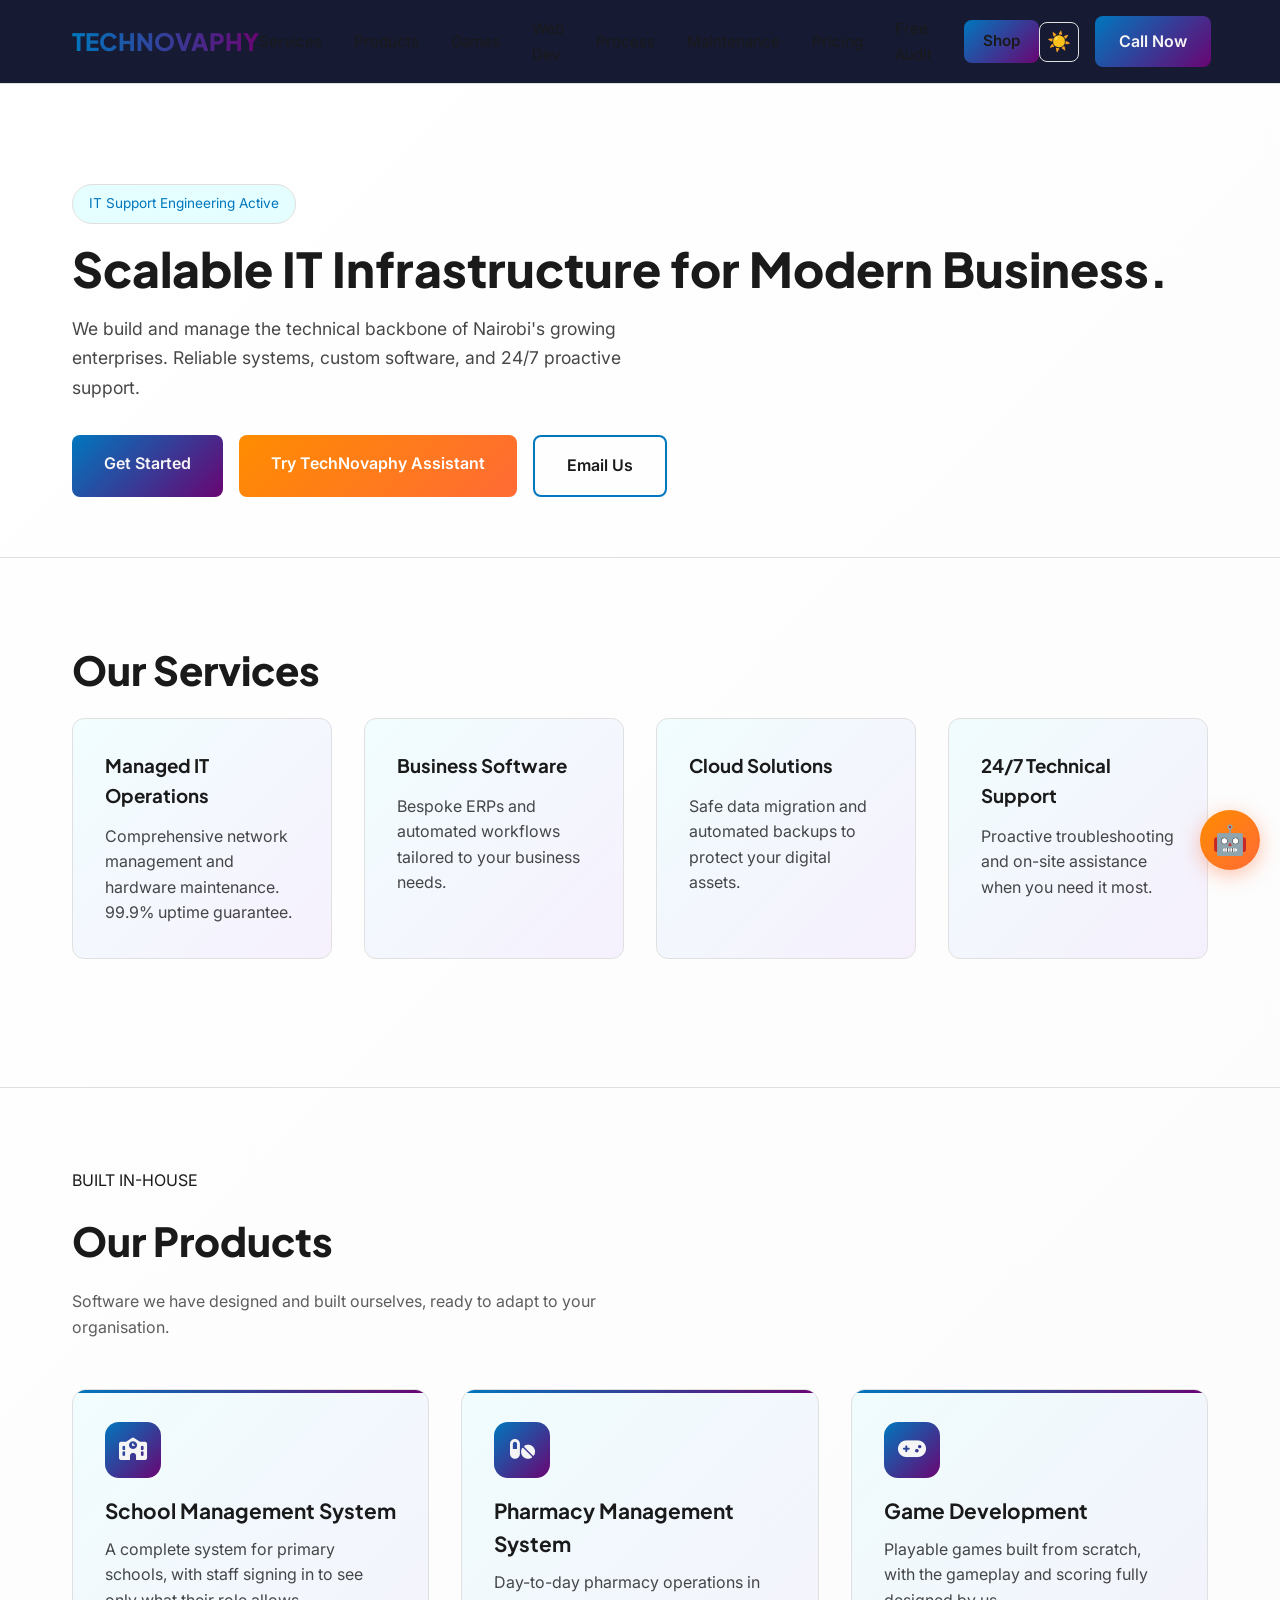
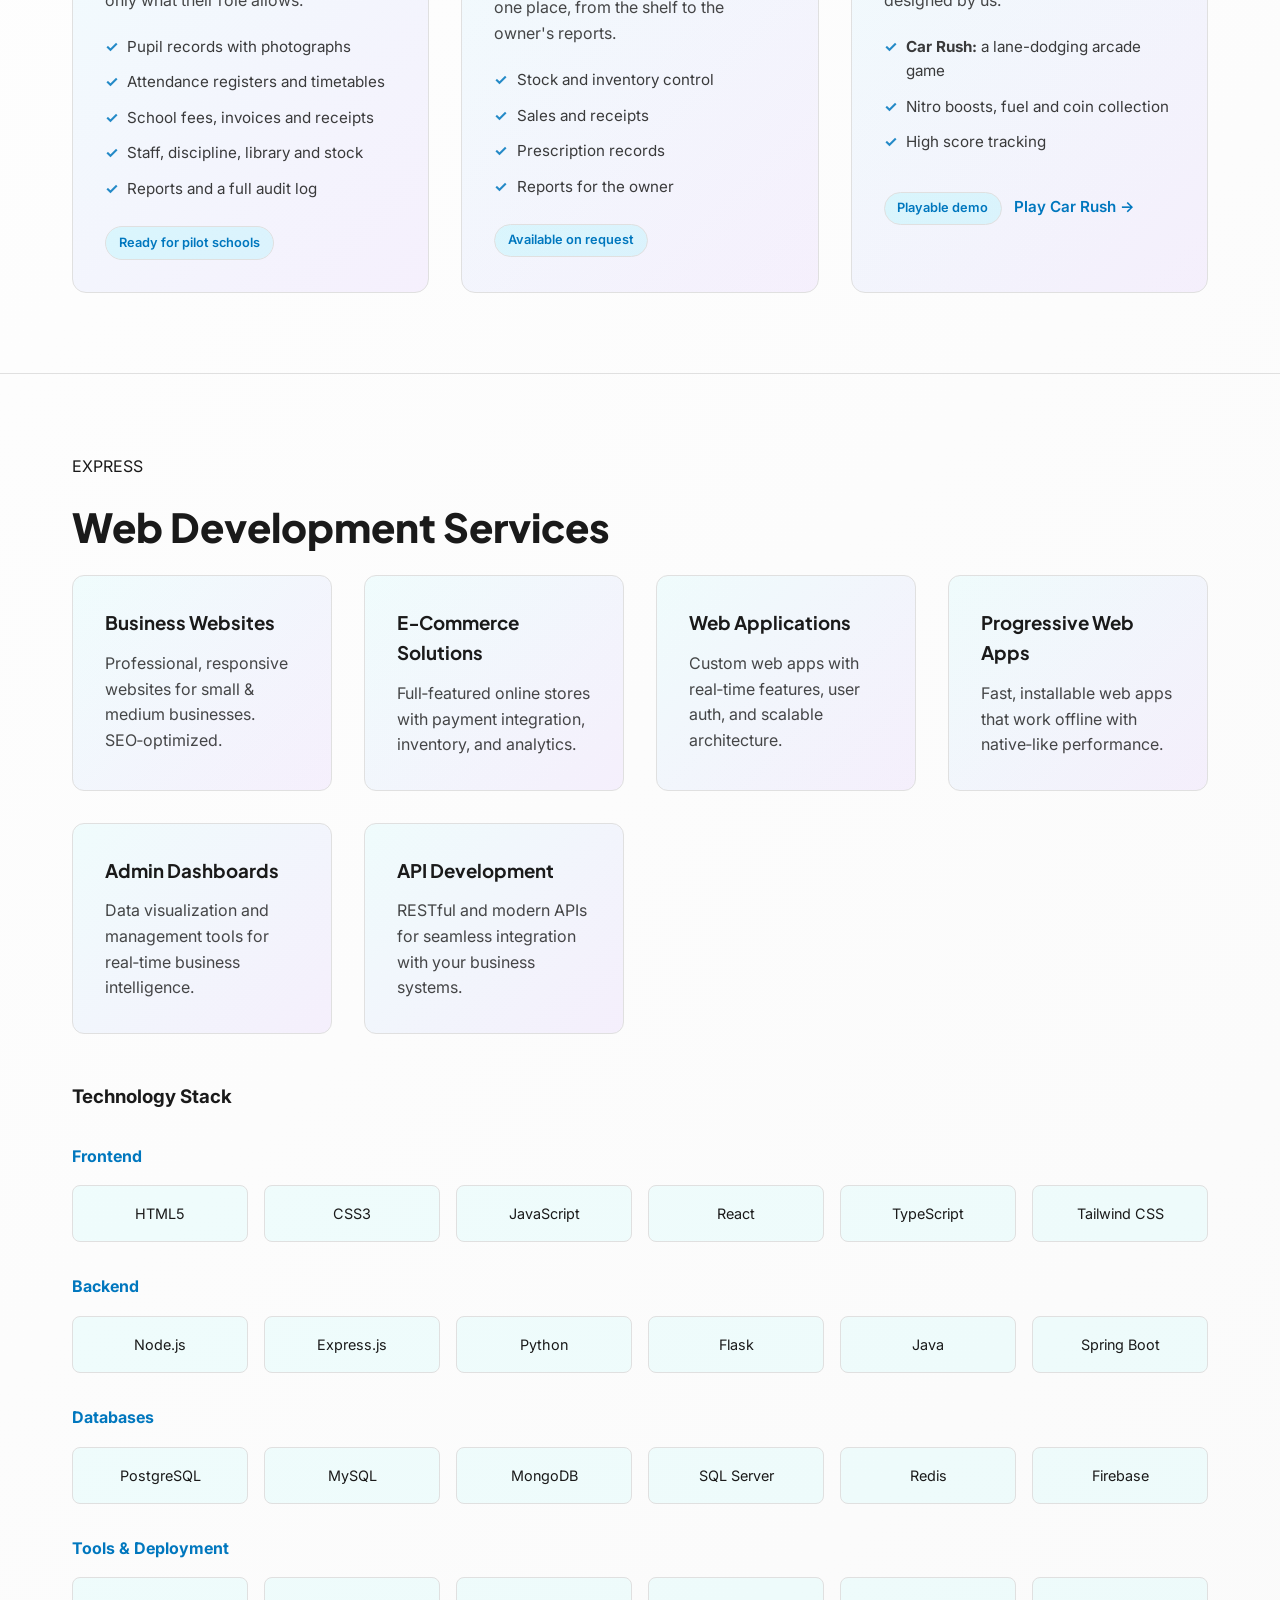
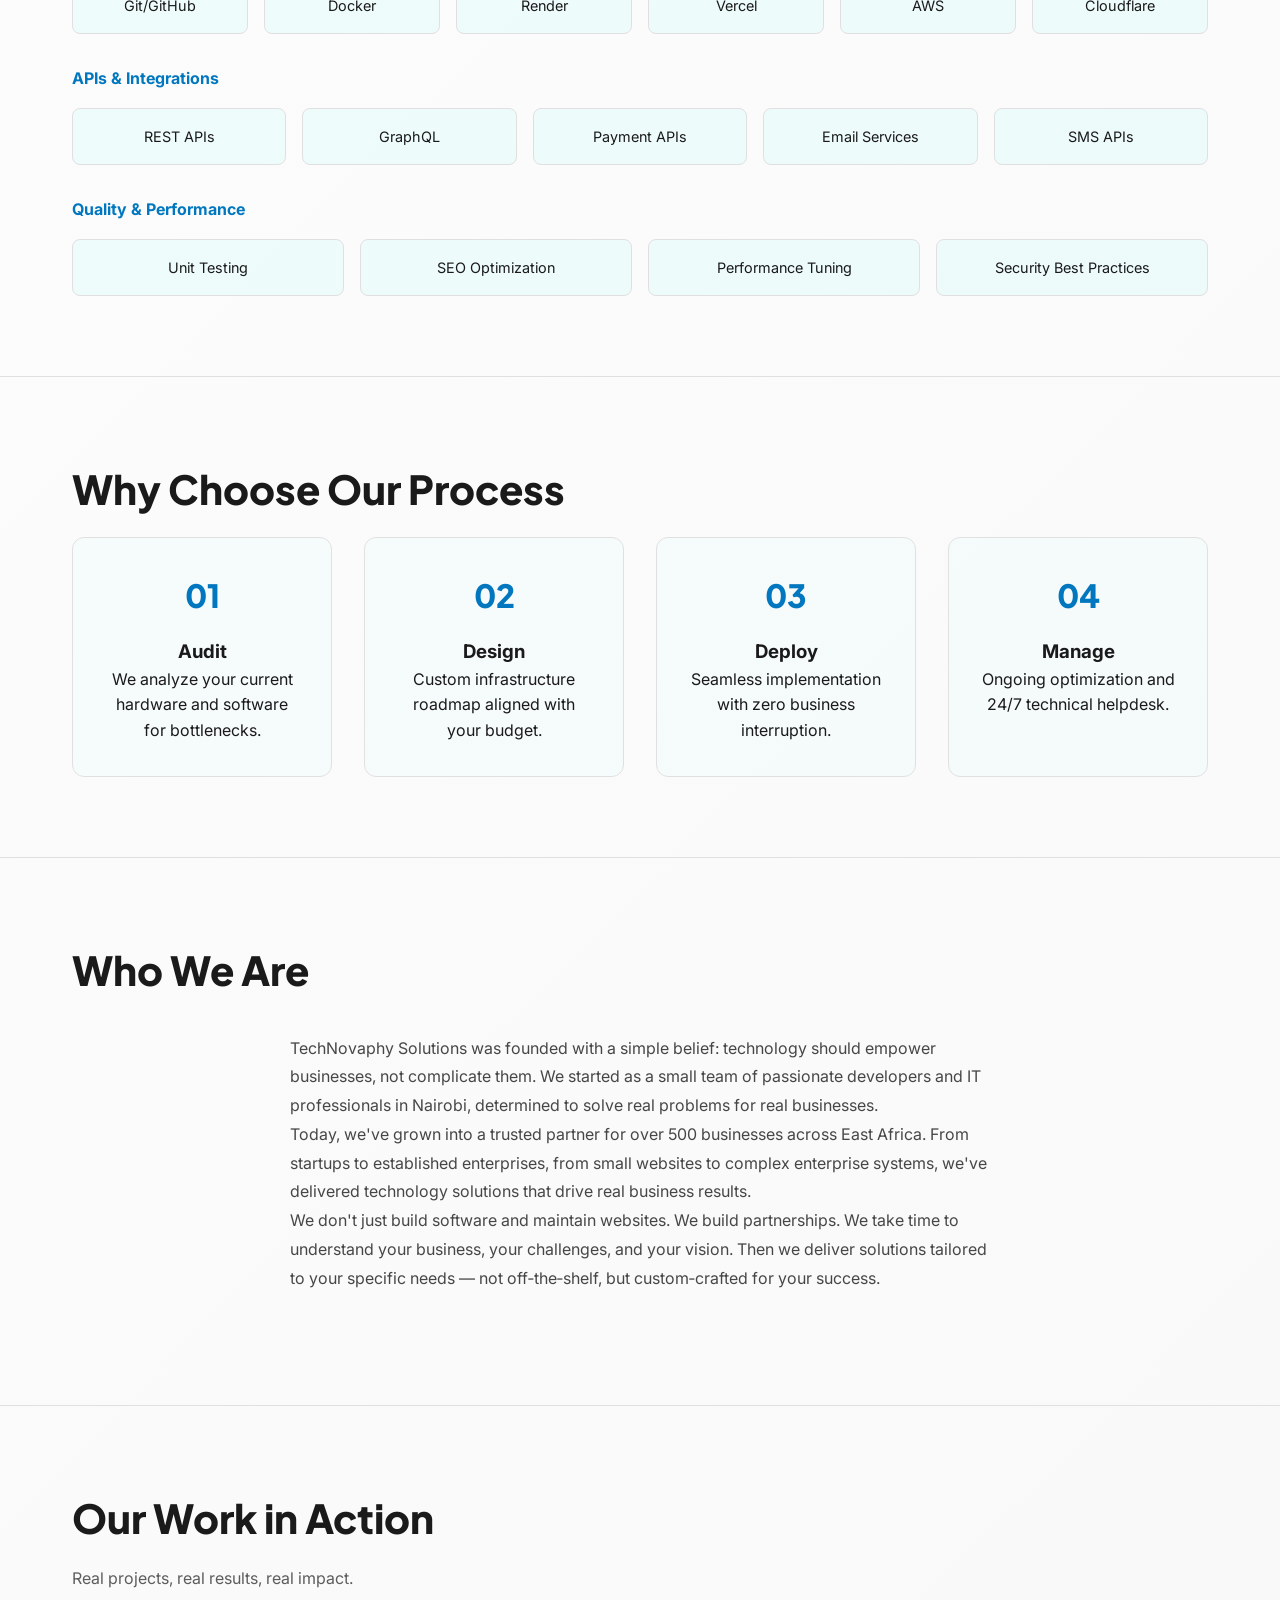
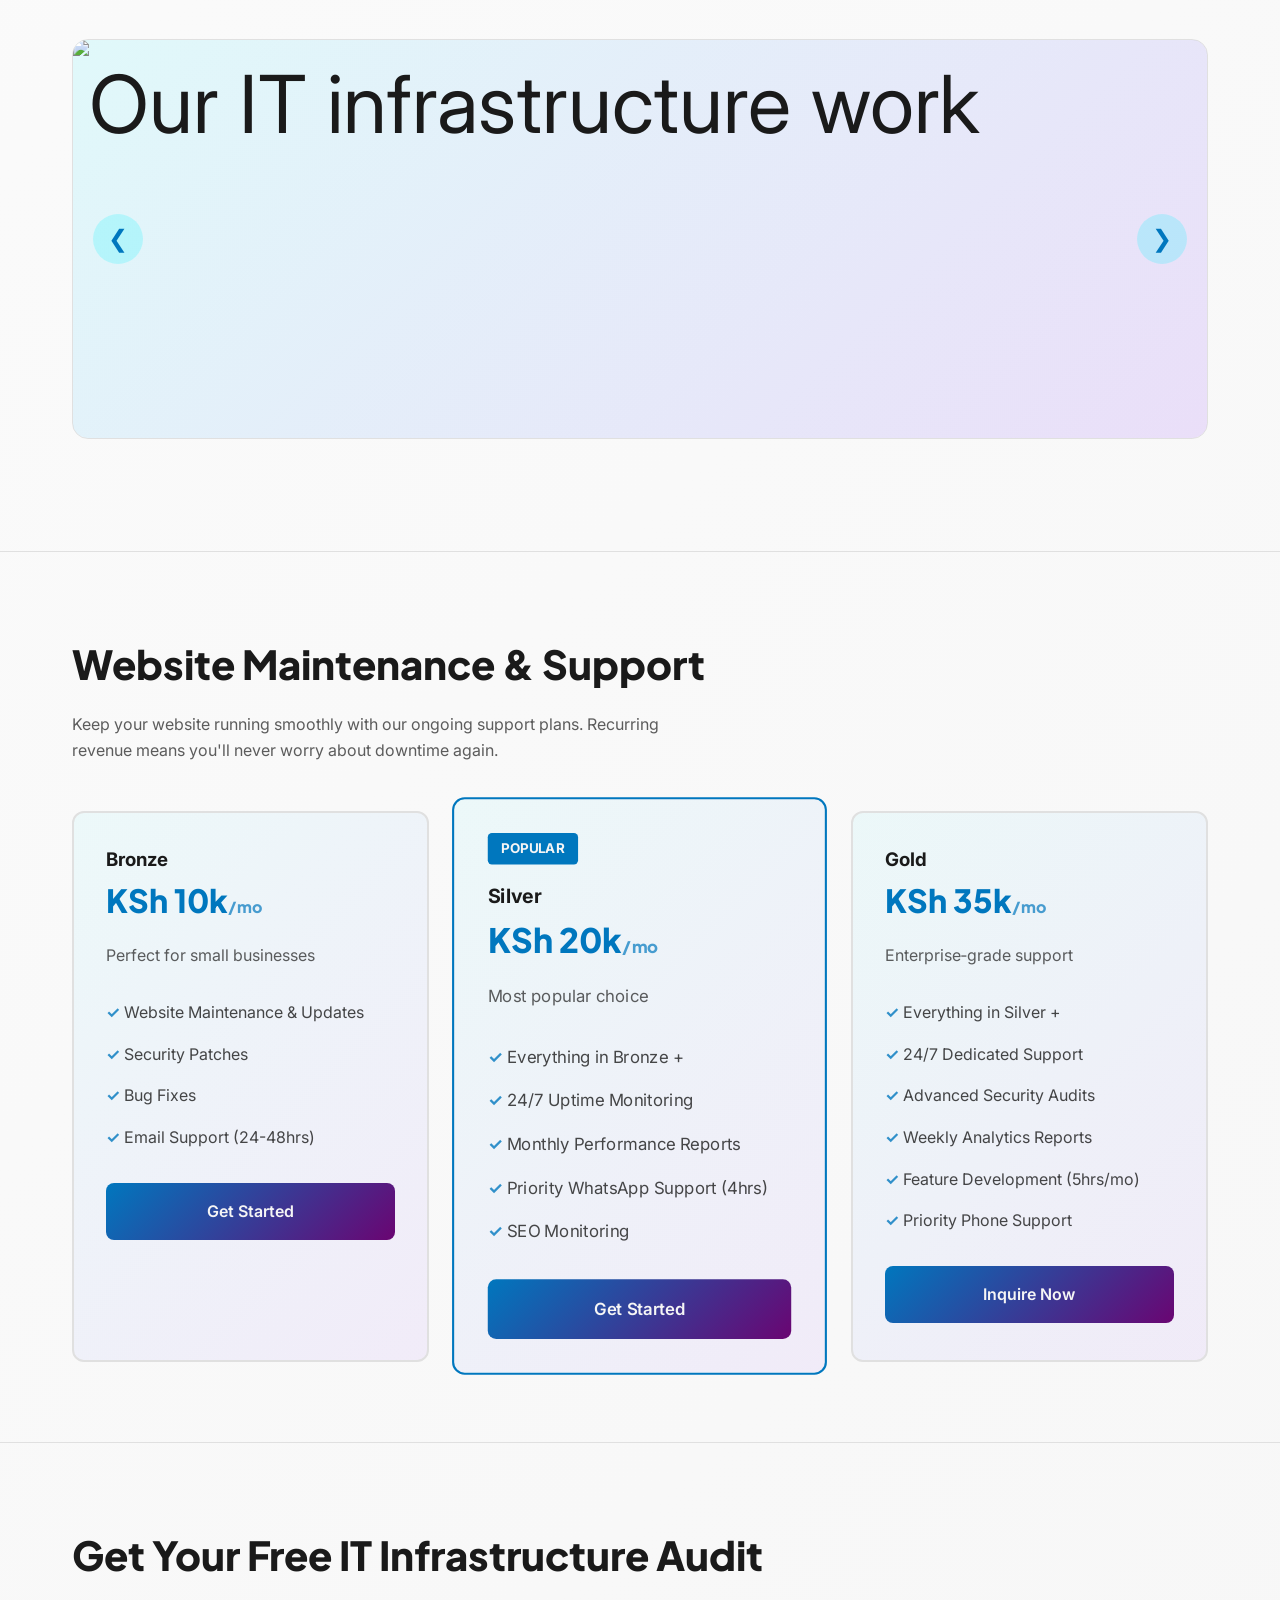
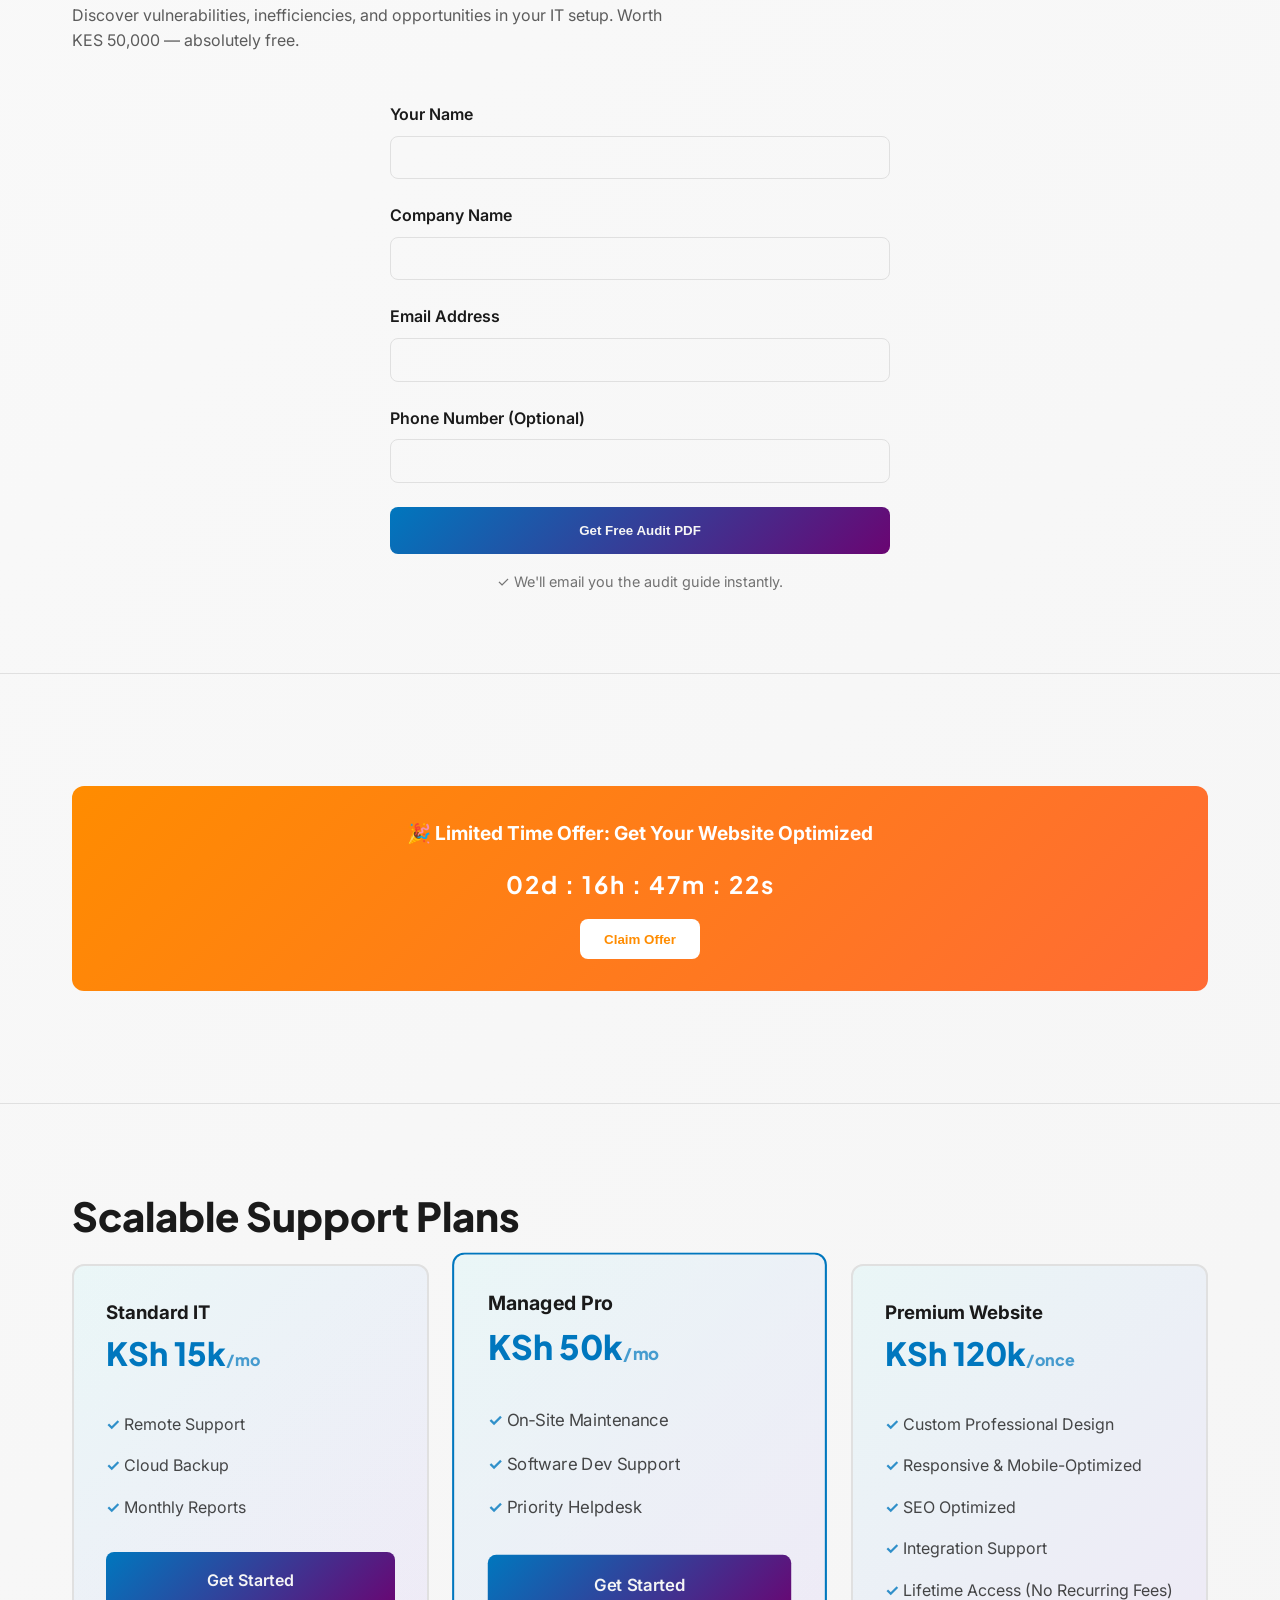
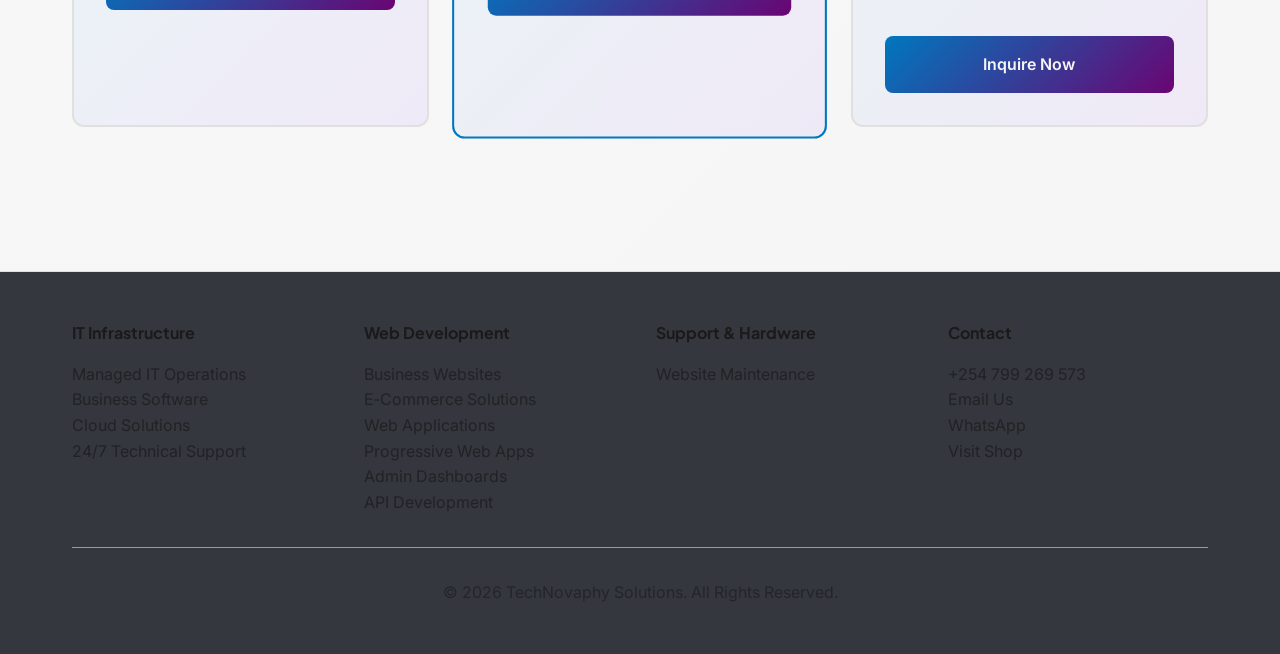
==== commit d2ae935a: "Update index.html" ====
--- a/index.html
+++ b/index.html
@@ -178,6 +178,11 @@
             display: inline-block; font-size: 0.8rem; font-weight: 600; padding: 0.35rem 0.8rem;
             border-radius: 999px; background: rgba(0,242,255,0.1); color: var(--primary); border: 1px solid var(--border);
         }
+        .project-link {
+            display: inline-block; margin-top: 1rem; margin-left: 0.5rem; color: var(--primary);
+            font-weight: 600; text-decoration: none; font-size: 0.95rem;
+        }
+        .project-link:hover { text-decoration: underline; }
 
         /* PROCESS */
         .process-grid { display: grid; grid-template-columns: repeat(auto-fit, minmax(200px,1fr)); gap: 2rem; }
@@ -438,6 +443,7 @@
             <ul class="nav-links" id="navLinks">
                 <li><a href="#services">Services</a></li>
                 <li><a href="#projects">Products</a></li>
+                <li><a href="games.html">Games</a></li>
                 <li><a href="#webdev">Web Dev</a></li>
                 <li><a href="#process">Process</a></li>
                 <li><a href="#maintenance">Maintenance</a></li>
@@ -524,6 +530,7 @@
                         <li>High score tracking</li>
                     </ul>
                     <span class="project-status">Playable demo</span>
+                    <a href="games.html" class="project-link">Play Car Rush →</a>
                 </article>
 
             </div>
@@ -854,32 +861,33 @@
             }, 1000);
         }
 
-        //// ===== SLIDER (real images) =====
-const slides = [
-    { src: 'https://raw.githubusercontent.com/Naphtaly234/TechNovaphy-Solutions/main/github/workflows/images%20(2).jpg', alt: 'Our IT infrastructure work' },
-    { src: 'https://raw.githubusercontent.com/Naphtaly234/TechNovaphy-Solutions/main/github/Screenshot%202026-11-07%20111319.png', alt: 'Software development' },
-    { src: 'https://raw.githubusercontent.com/Naphtaly234/TechNovaphy-Solutions/main/github/workflows/images%20(1).jpg', alt: 'Web development' },
-    { src: 'https://raw.githubusercontent.com/Naphtaly234/TechNovaphy-Solutions/main/github/Screenshot%202026-11-07%20112114.png', alt: 'School Management System' },
-    { src: 'https://raw.githubusercontent.com/Naphtaly234/TechNovaphy-Solutions/main/github/workflows/images.jpg', alt: 'Business systems' }
-];
-let idx = 0;
-
-function showSlide(i) {
-    const el = document.getElementById('heroImage');
-    el.style.opacity = 0;
-    setTimeout(() => {
-        el.src = slides[i].src;
-        el.alt = slides[i].alt;
-        el.style.opacity = 1;
-    }, 250);
-}
-
-function slideImage(dir) {
-    idx = (idx + dir + slides.length) % slides.length;
-    showSlide(idx);
-}
-
-function autoSlide() { setInterval(() => slideImage(1), 5000); }
+        // ===== SLIDER (real images) =====
+        const slides = [
+            { src: 'https://raw.githubusercontent.com/Naphtaly234/TechNovaphy-Solutions/main/github/workflows/images%20(2).jpg', alt: 'Our IT infrastructure work' },
+            { src: 'https://raw.githubusercontent.com/Naphtaly234/TechNovaphy-Solutions/main/github/Screenshot%202026-11-07%20111319.png', alt: 'Software development' },
+            { src: 'https://raw.githubusercontent.com/Naphtaly234/TechNovaphy-Solutions/main/github/workflows/images%20(1).jpg', alt: 'Web development' },
+            { src: 'https://raw.githubusercontent.com/Naphtaly234/TechNovaphy-Solutions/main/github/Screenshot%202026-11-07%20112114.png', alt: 'School Management System' },
+            { src: 'https://raw.githubusercontent.com/Naphtaly234/TechNovaphy-Solutions/main/github/workflows/images.jpg', alt: 'Business systems' }
+        ];
+        let idx = 0;
+
+        function showSlide(i) {
+            const el = document.getElementById('heroImage');
+            el.style.opacity = 0;
+            setTimeout(() => {
+                el.src = slides[i].src;
+                el.alt = slides[i].alt;
+                el.style.opacity = 1;
+            }, 250);
+        }
+
+        function slideImage(dir) {
+            idx = (idx + dir + slides.length) % slides.length;
+            showSlide(idx);
+        }
+
+        function autoSlide() { setInterval(() => slideImage(1), 5000); }
+
         // ===== NAPHBOT KNOWLEDGE =====
         const KNOWLEDGE = [
             {
@@ -960,7 +968,7 @@
             },
             {
                 keys: ["game", "car rush", "gaming", "pygame"],
-                answer: "🎮 Game Development: we build playable games from scratch. Try Car Rush, a lane-dodging arcade game with nitro boosts, fuel, coins and high scores."
+                answer: "🎮 Game Development: we build playable games from scratch. Try Car Rush, a lane-dodging arcade game with nitro boosts, fuel, coins and high scores. You can play it on our Games page."
             },
             {
                 keys: ["contact", "phone", "call", "email", "whatsapp", "reach", "location", "address", "where"],
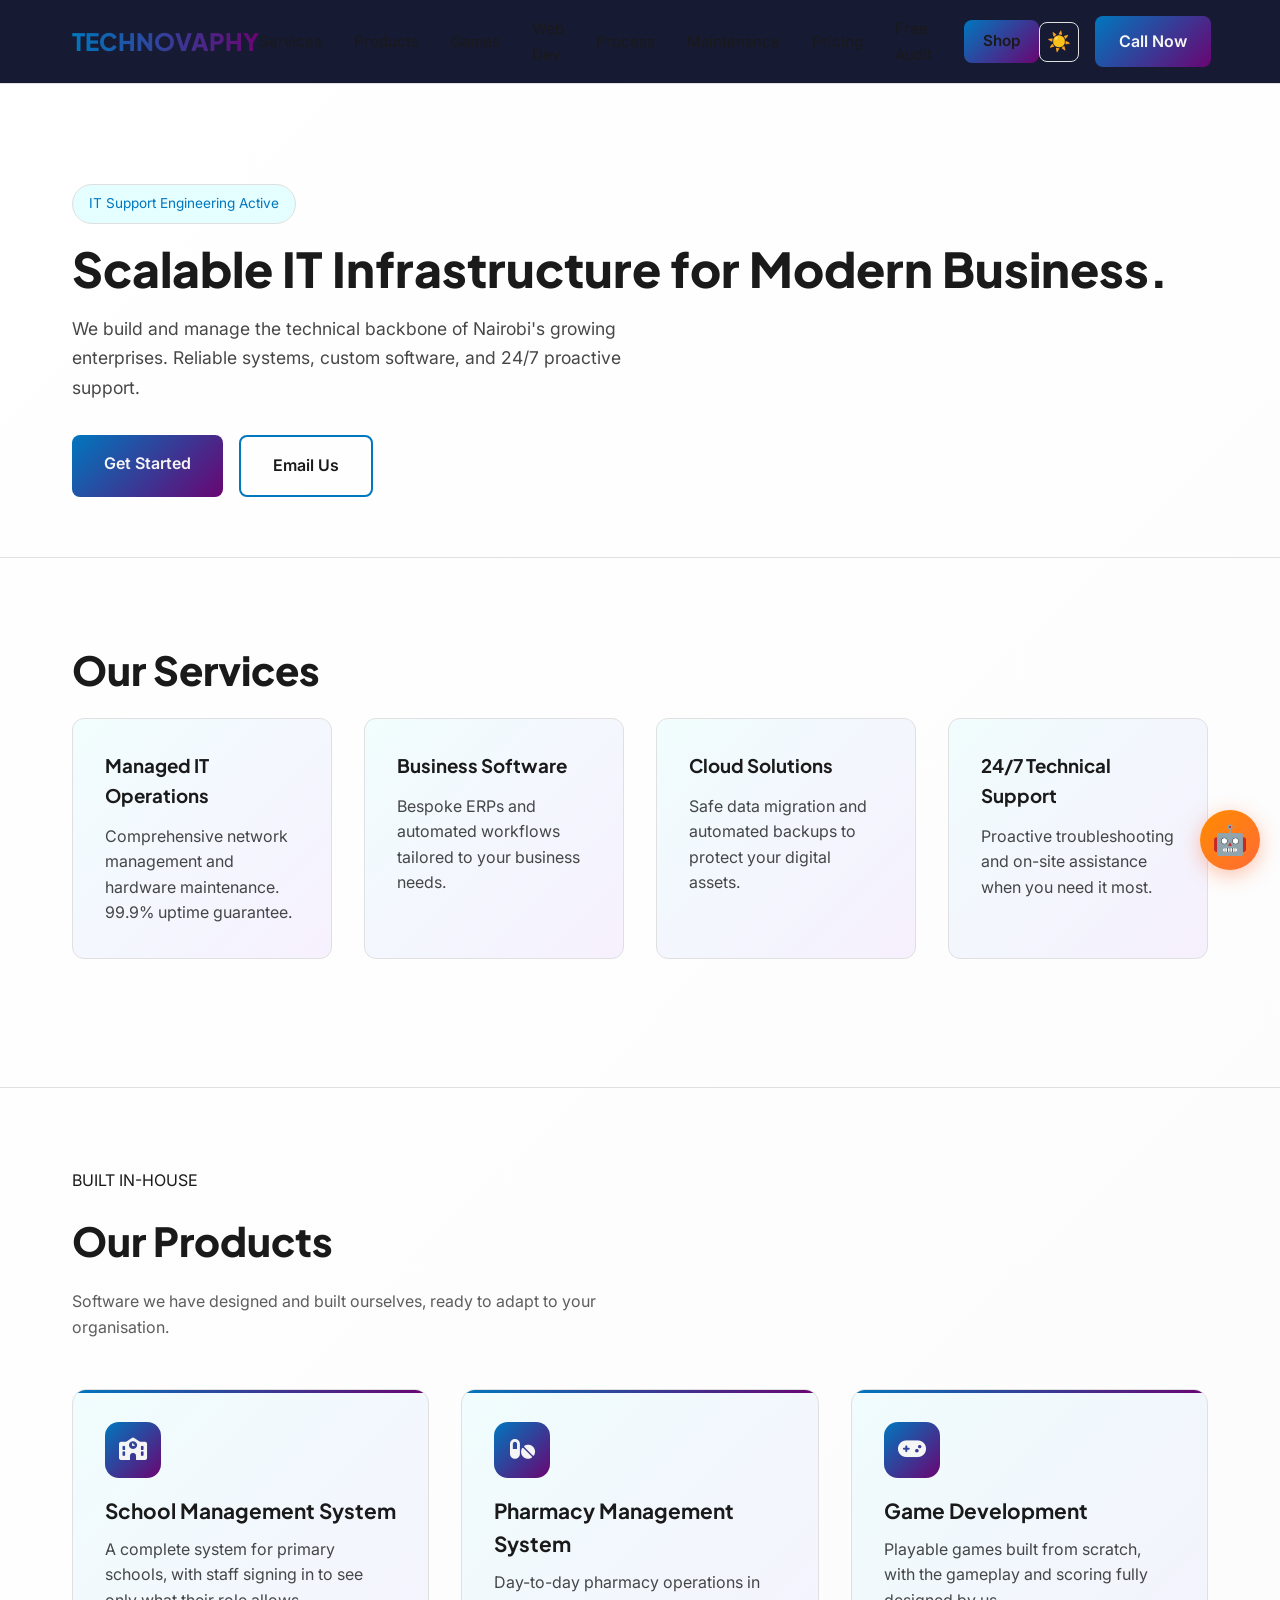
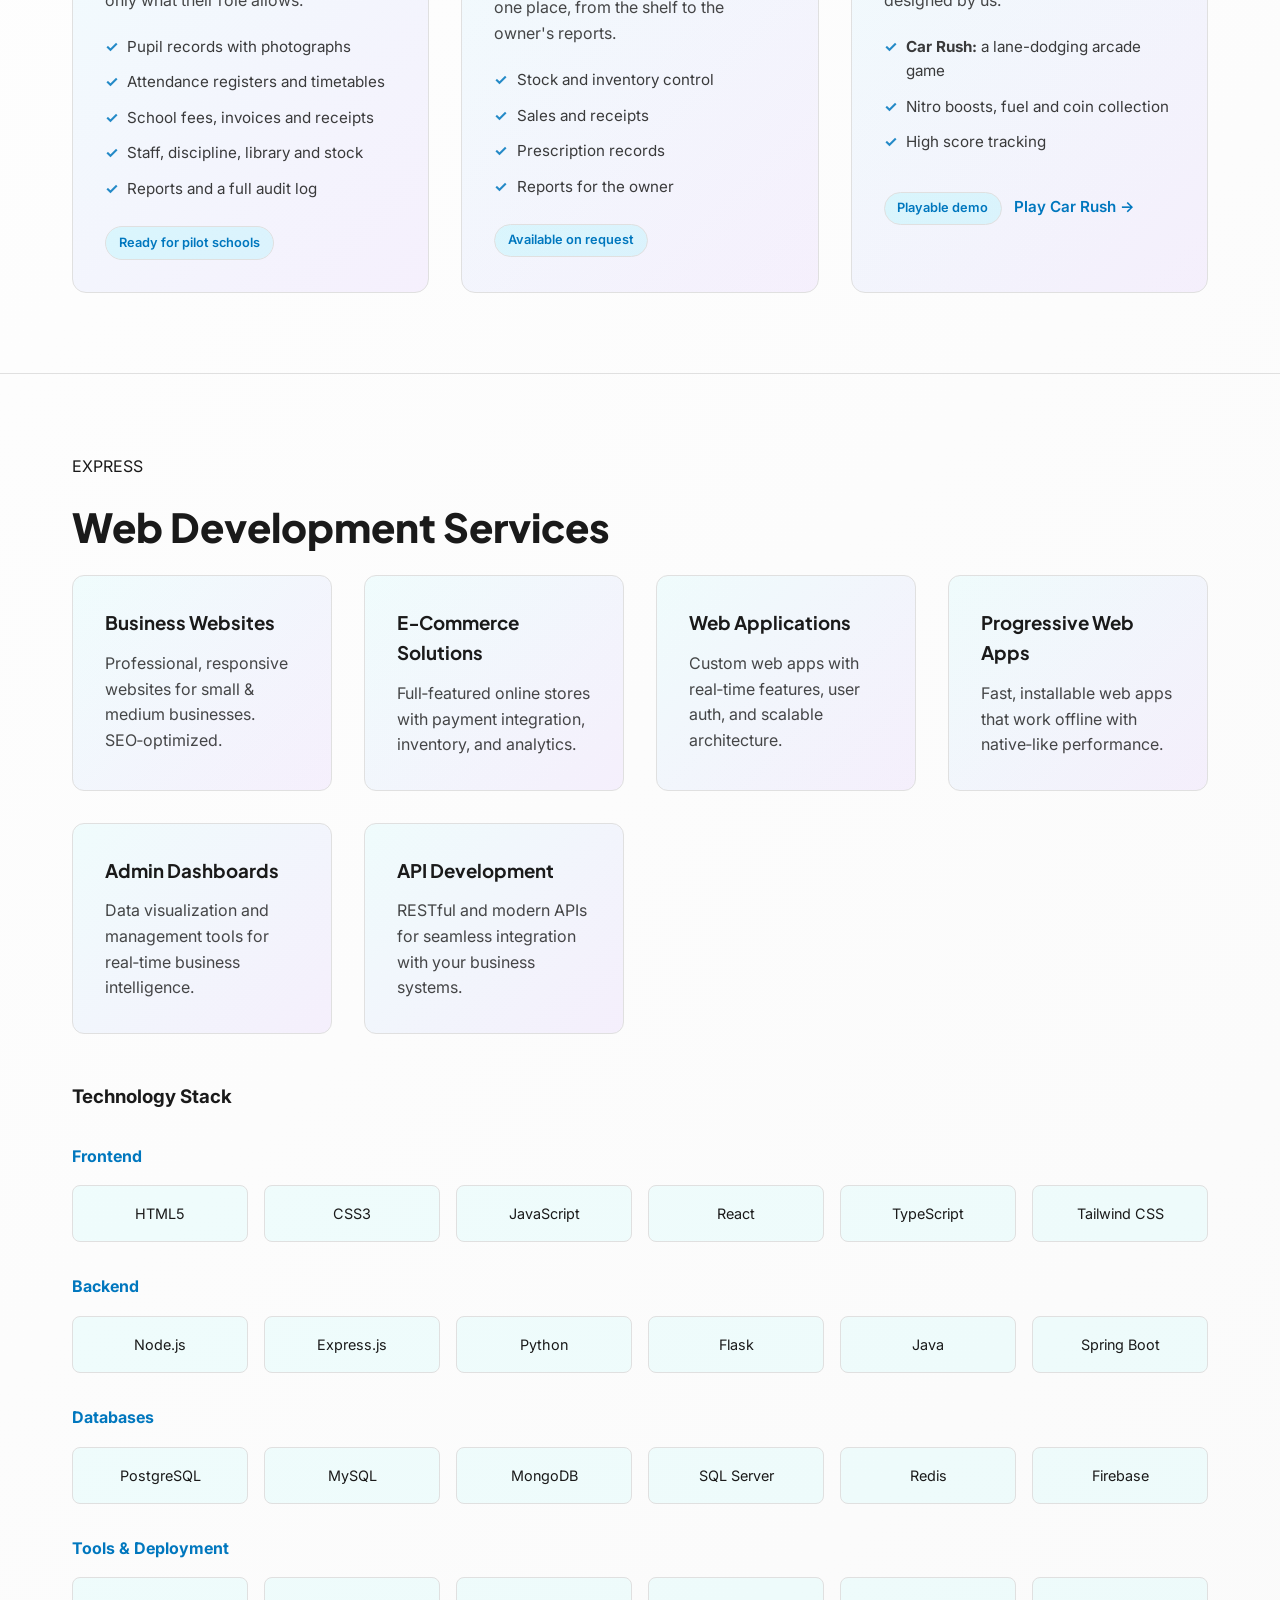
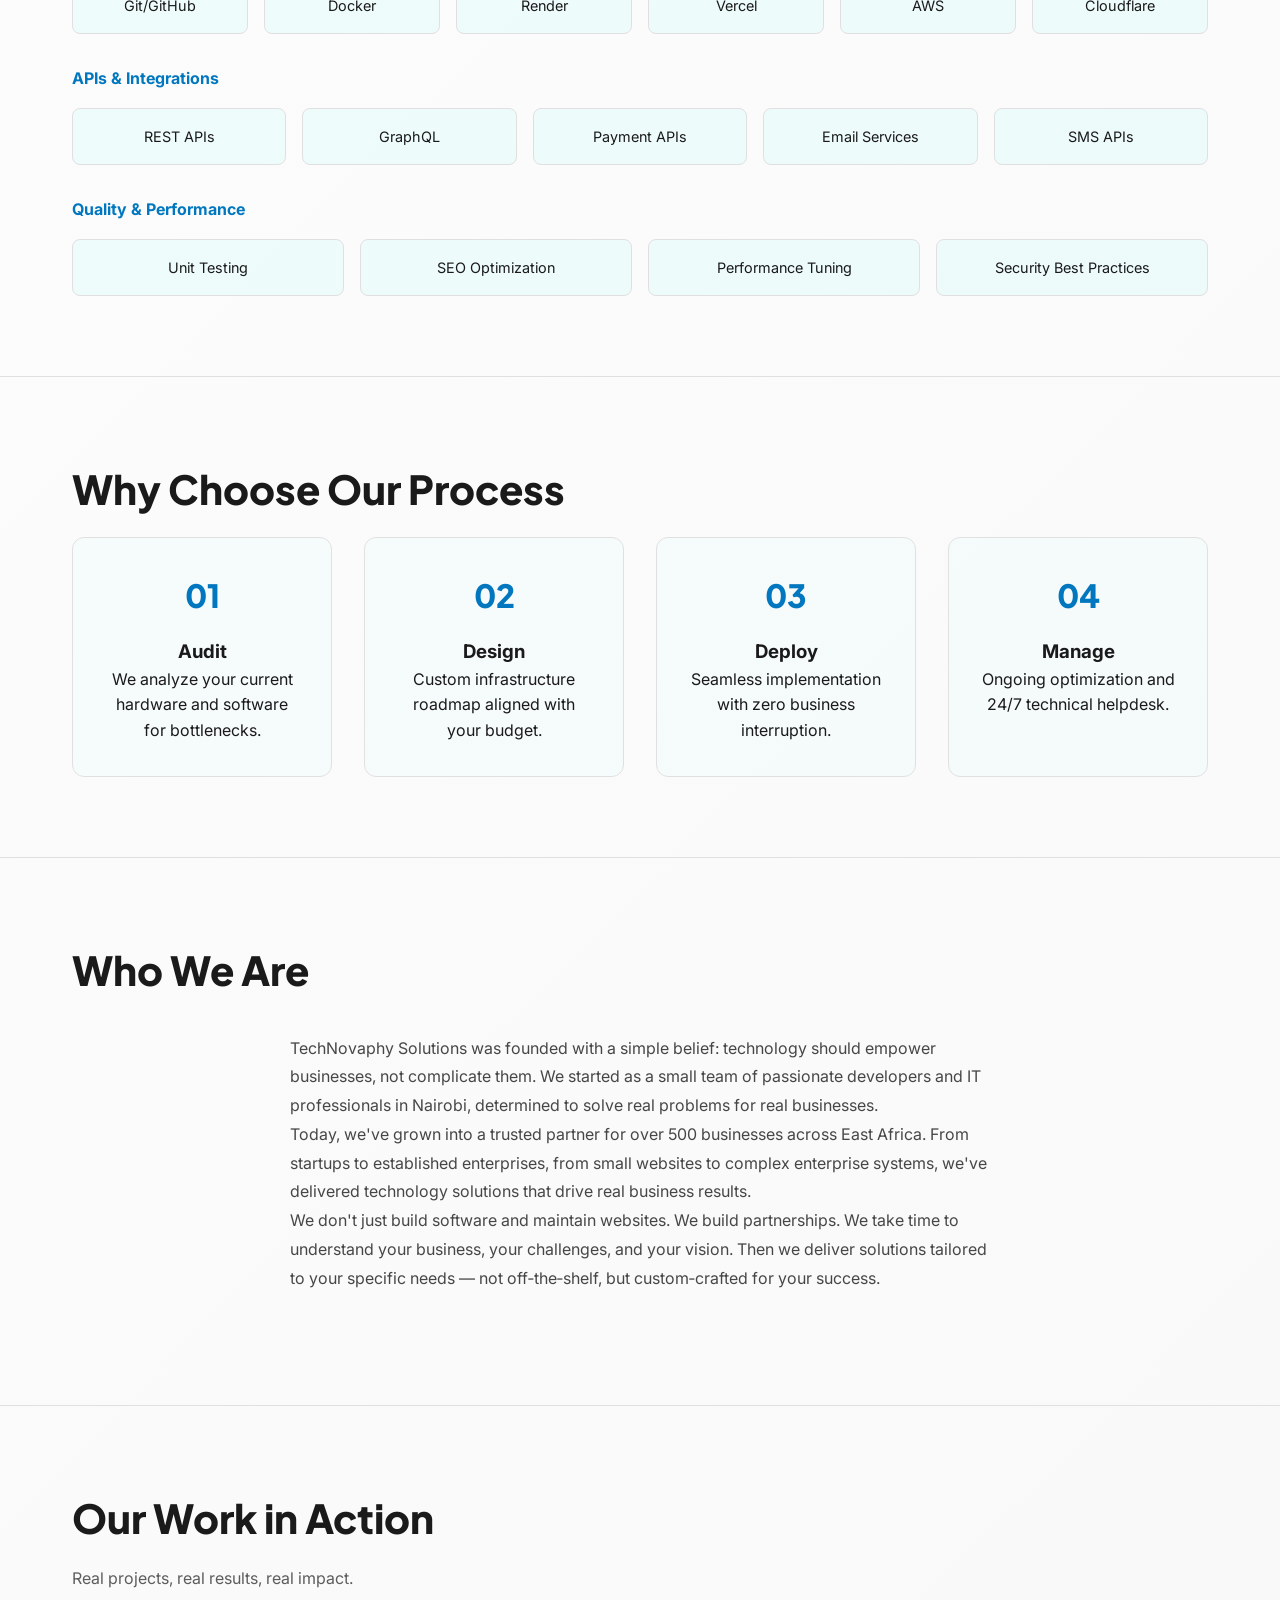
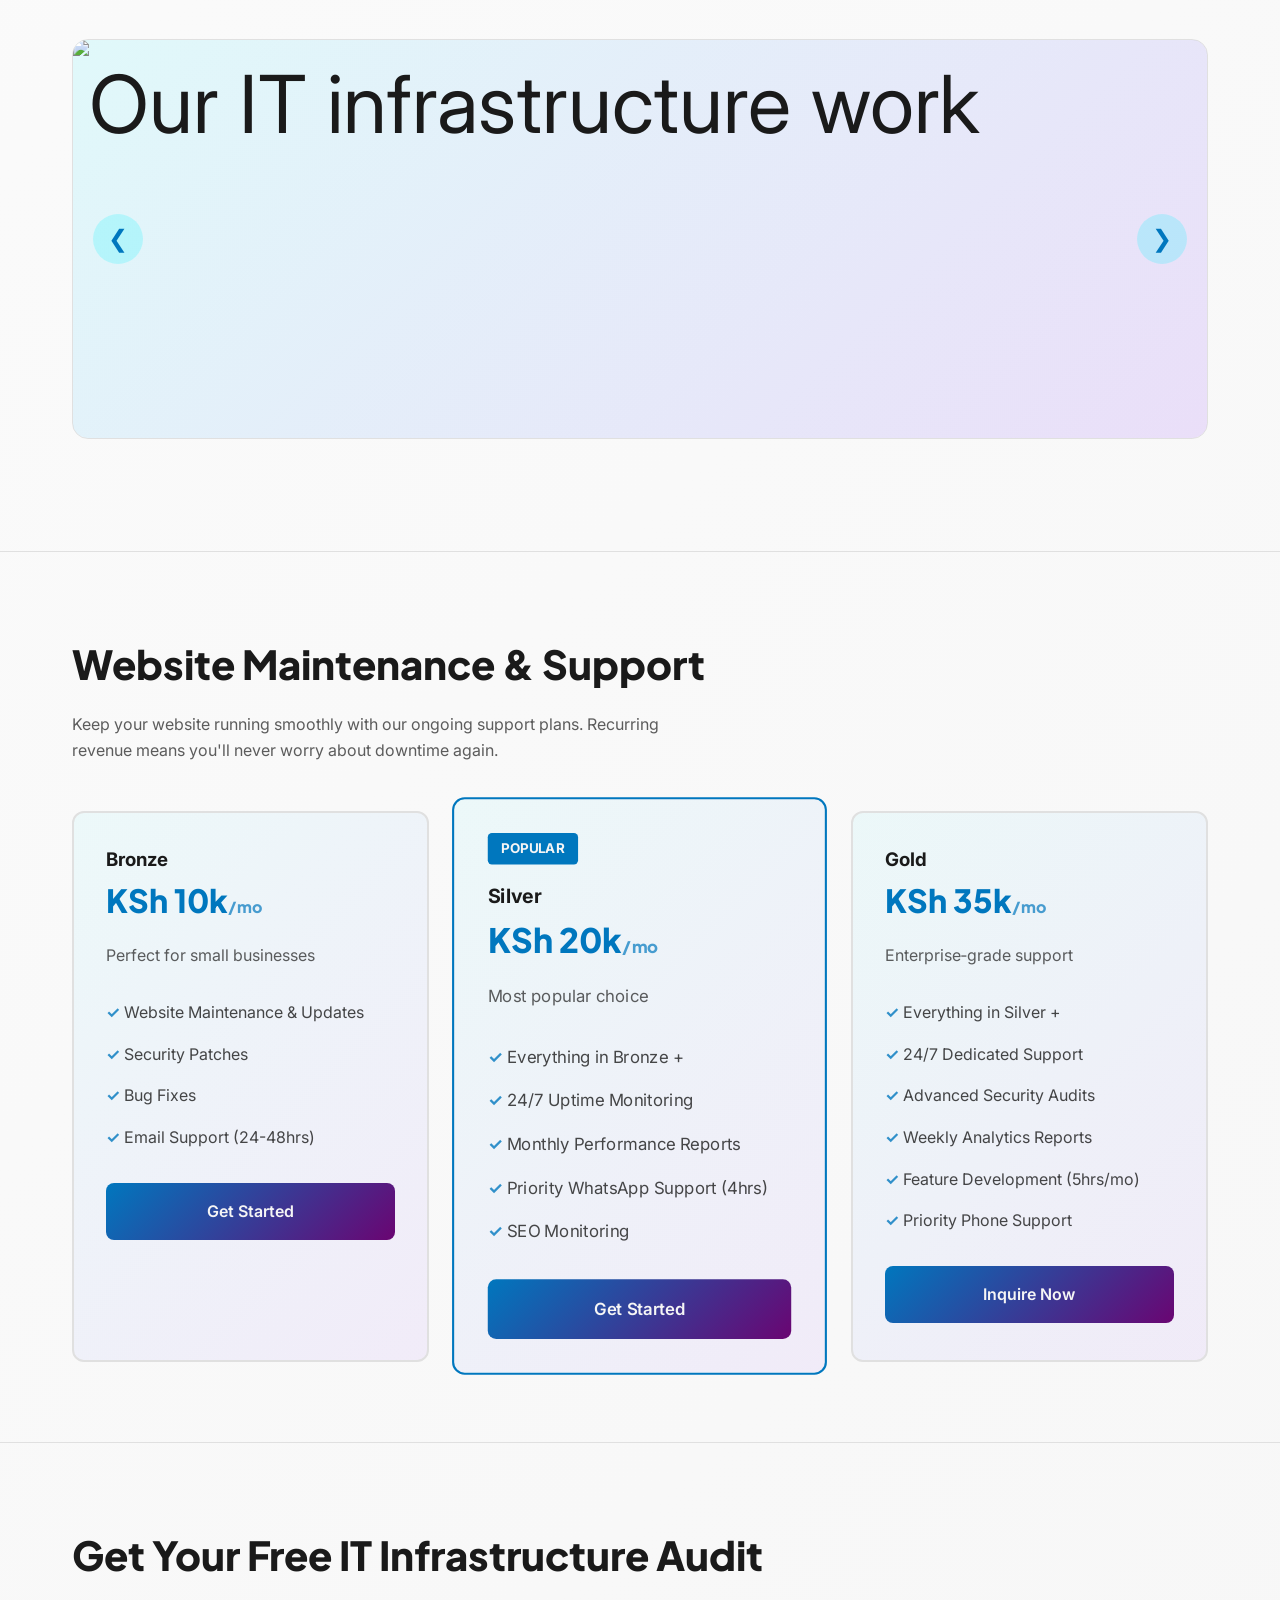
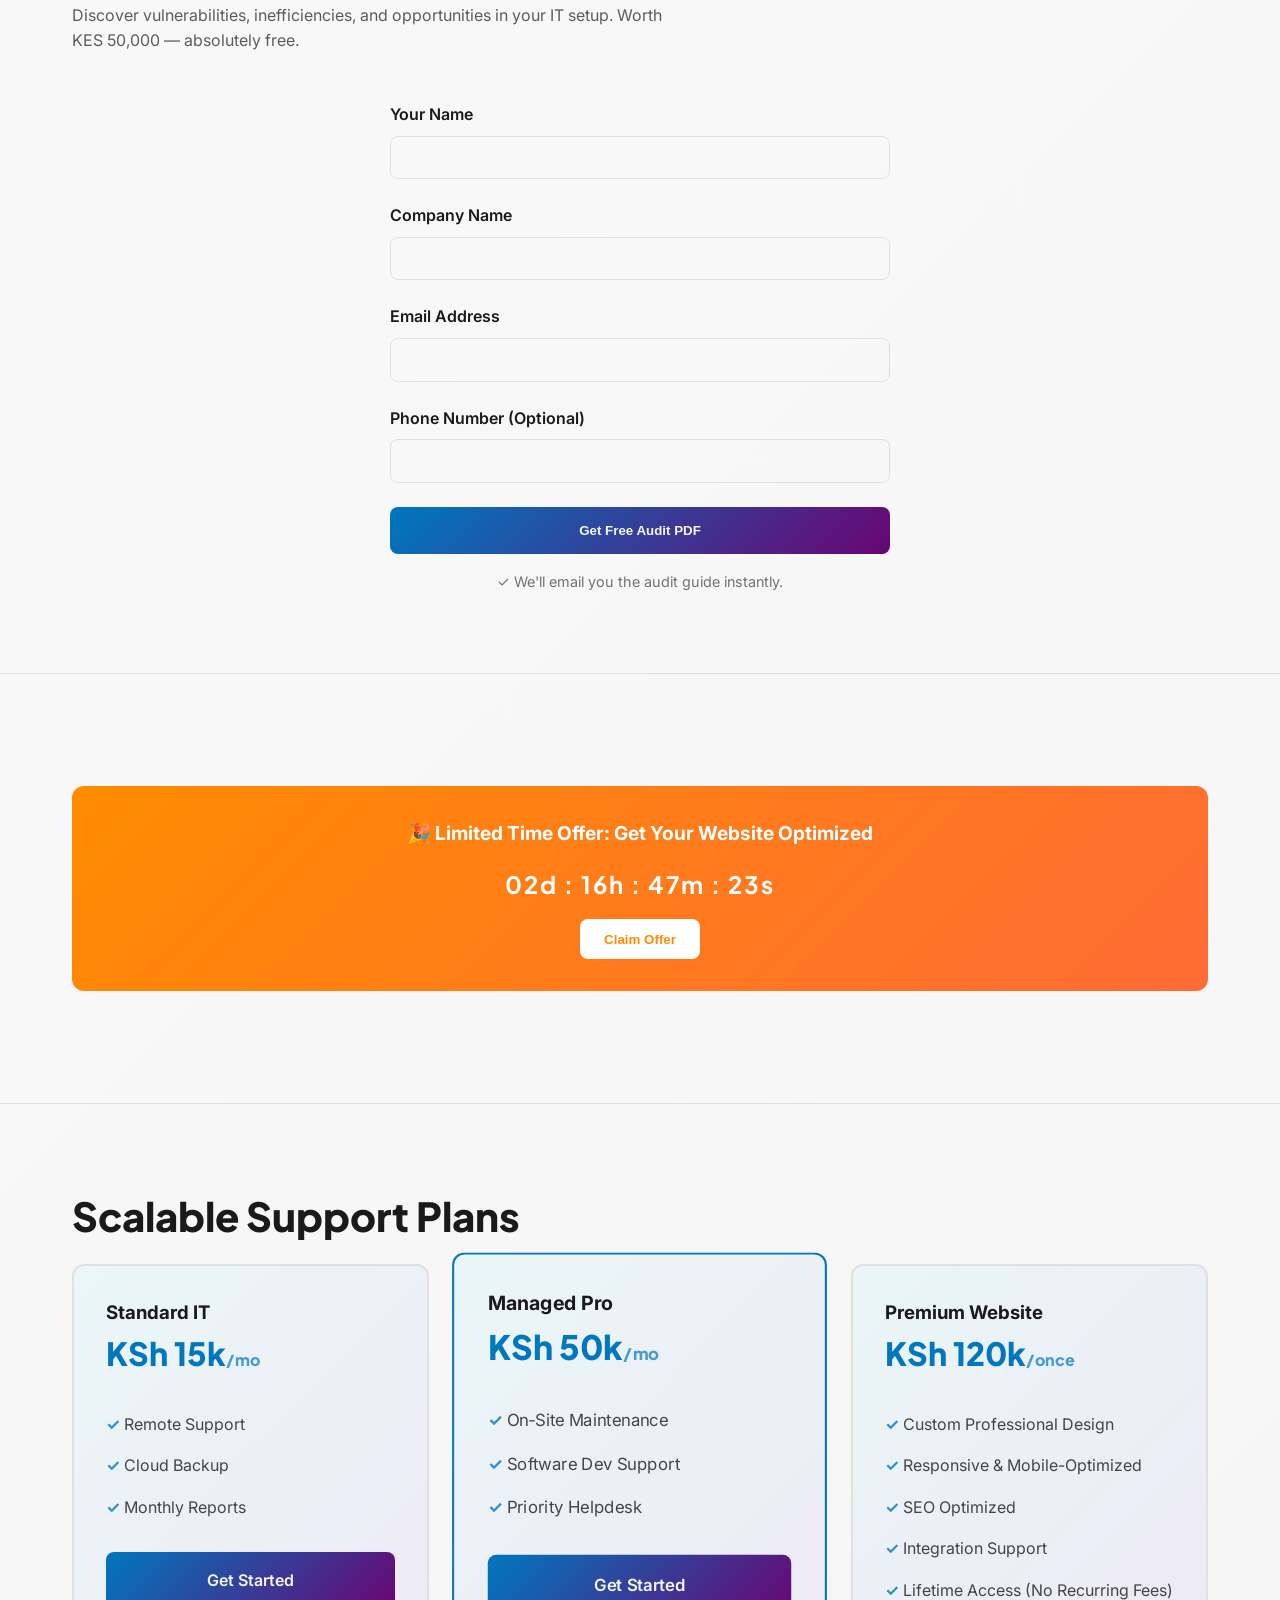
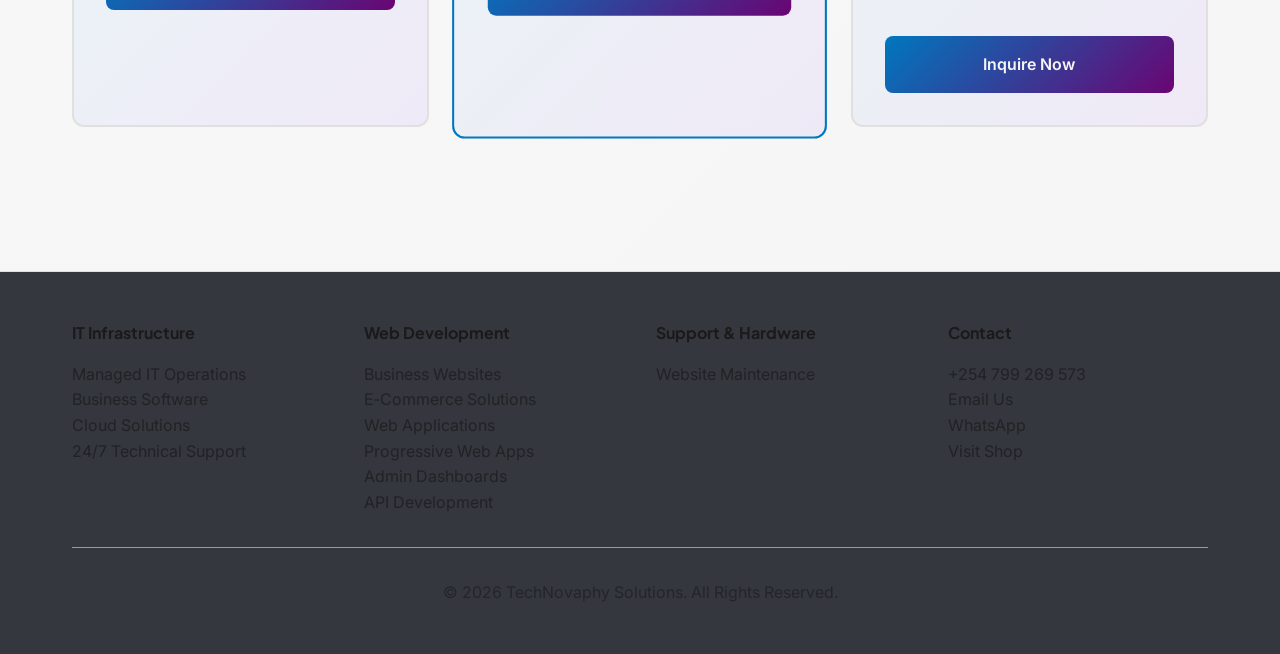
==== commit b5f1acfd: "Update index.html" ====
--- a/index.html
+++ b/index.html
@@ -466,7 +466,6 @@
             <p>We build and manage the technical backbone of Nairobi's growing enterprises. Reliable systems, custom software, and 24/7 proactive support.</p>
             <div class="hero-buttons">
                 <a href="https://wa.me/254799269573?text=Hi%2C%20I%20would%20like%20more%20information%20about%20your%20TechNovaphy%20services." class="btn-primary">Get Started</a>
-                <a href="https://technovaphyais.netlify.app/" target="_blank" rel="noopener" class="btn-primary" style="background: linear-gradient(135deg, #ff8c00, #ff6b35); border: none; color: white;">Try TechNovaphy Assistant</a>
                 <a href="mailto:technovaphysolutions@gmail.com?subject=Service%20Inquiry&body=Hi%20Technovaphy%20Team,%20I%20would%20like%20more%20info%20about%20your%20IT%20services." class="btn-secondary">Email Us</a>
             </div>
         </div>
@@ -530,7 +529,7 @@
                         <li>High score tracking</li>
                     </ul>
                     <span class="project-status">Playable demo</span>
-                    <a href="games.html" class="project-link">Play Car Rush →</a>
+                    <a href="https://naphtaly234.itch.io/car-rash" target="_blank" rel="noopener" class="project-link">Play Car Rush →</a>
                 </article>
 
             </div>
@@ -968,7 +967,7 @@
             },
             {
                 keys: ["game", "car rush", "gaming", "pygame"],
-                answer: "🎮 Game Development: we build playable games from scratch. Try Car Rush, a lane-dodging arcade game with nitro boosts, fuel, coins and high scores. You can play it on our Games page."
+                answer: "🎮 Game Development: we build playable games from scratch. Try Car Rush, a lane-dodging arcade game with nitro boosts, fuel, coins and high scores. Play it here: https://naphtaly234.itch.io/car-rash"
             },
             {
                 keys: ["contact", "phone", "call", "email", "whatsapp", "reach", "location", "address", "where"],
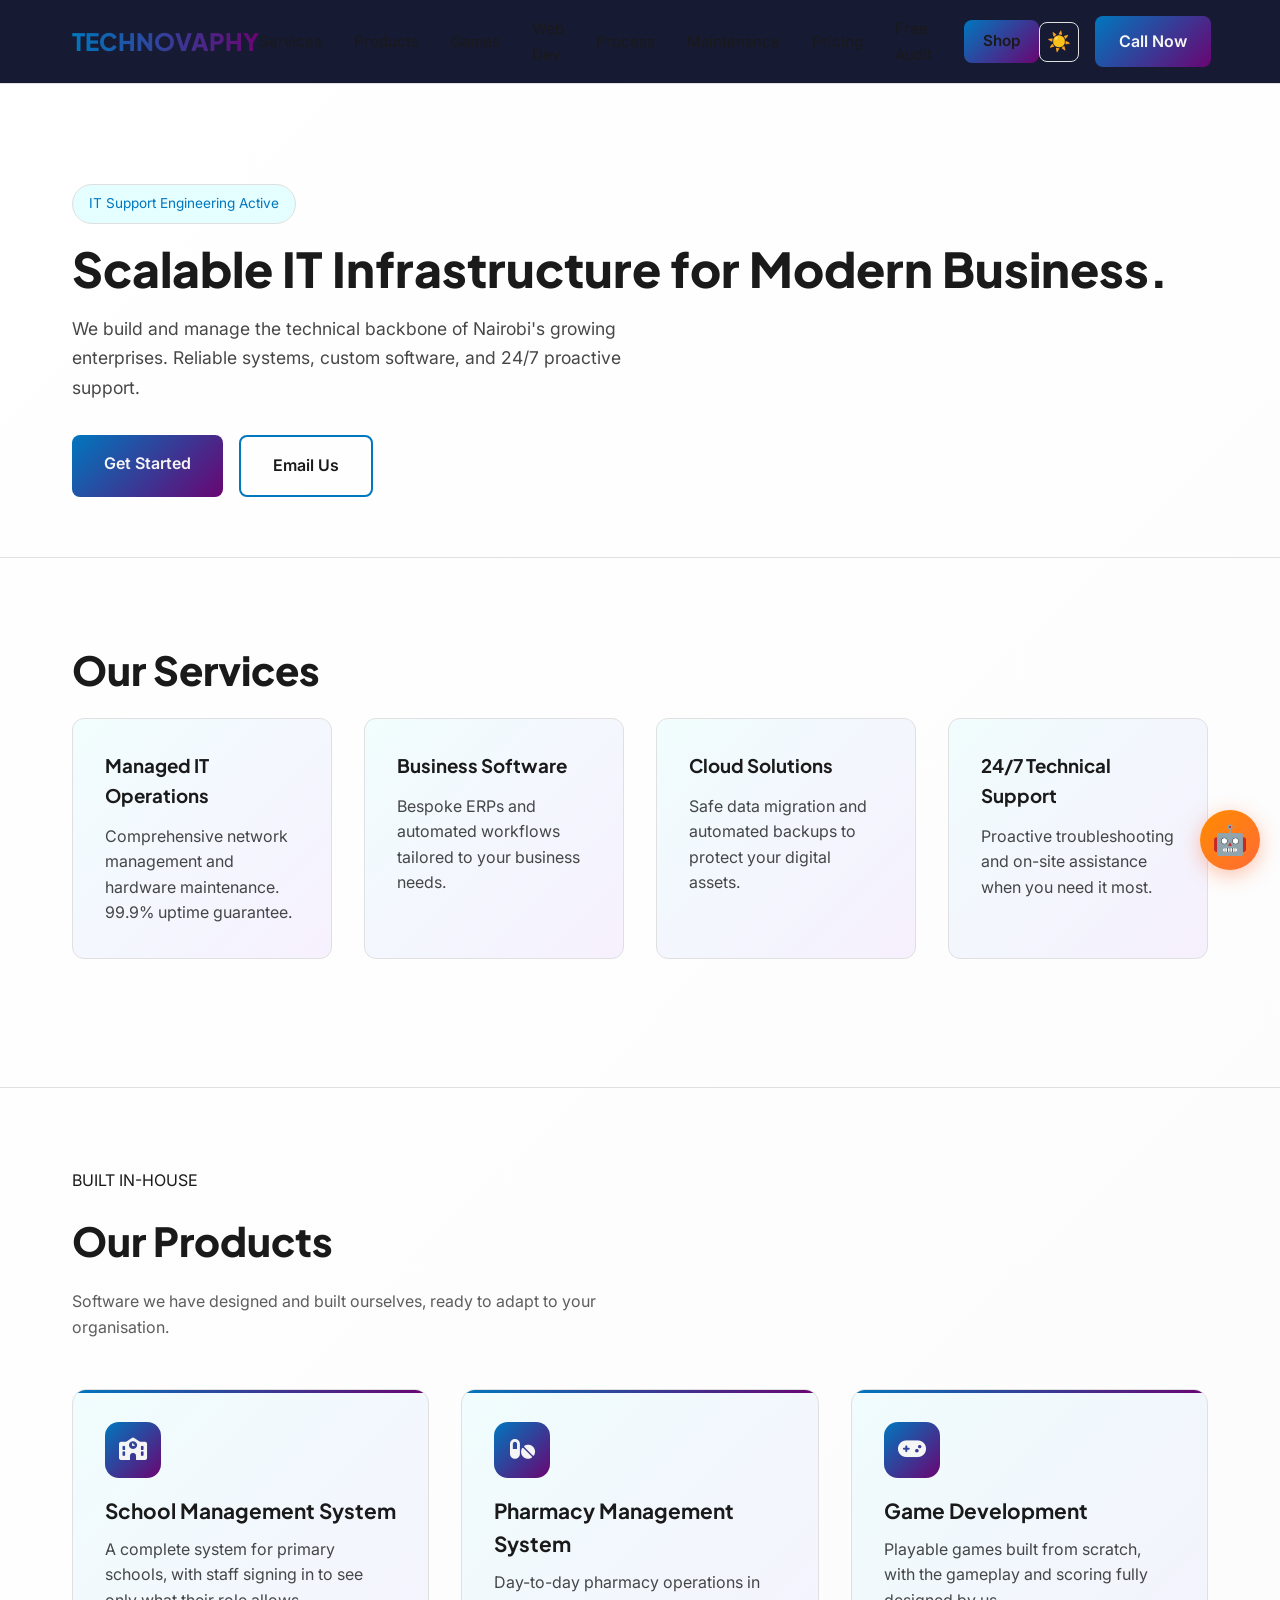
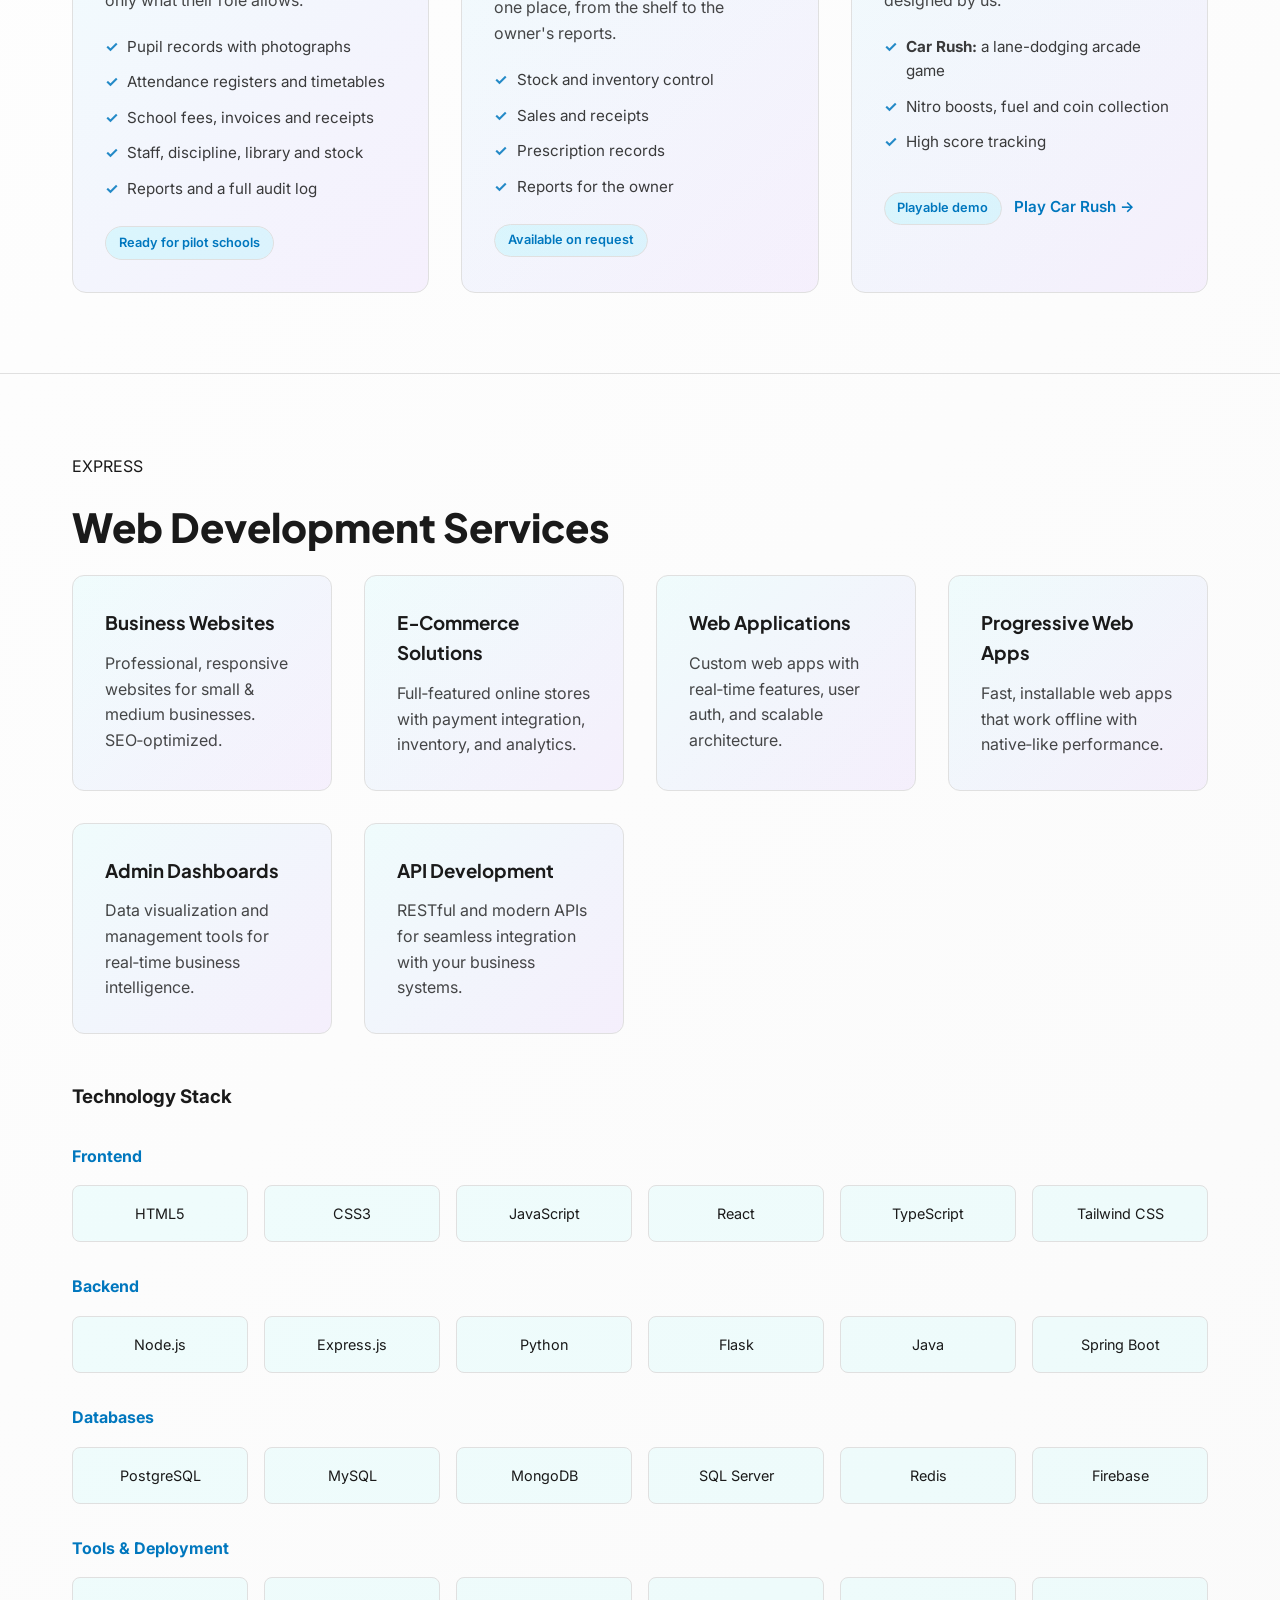
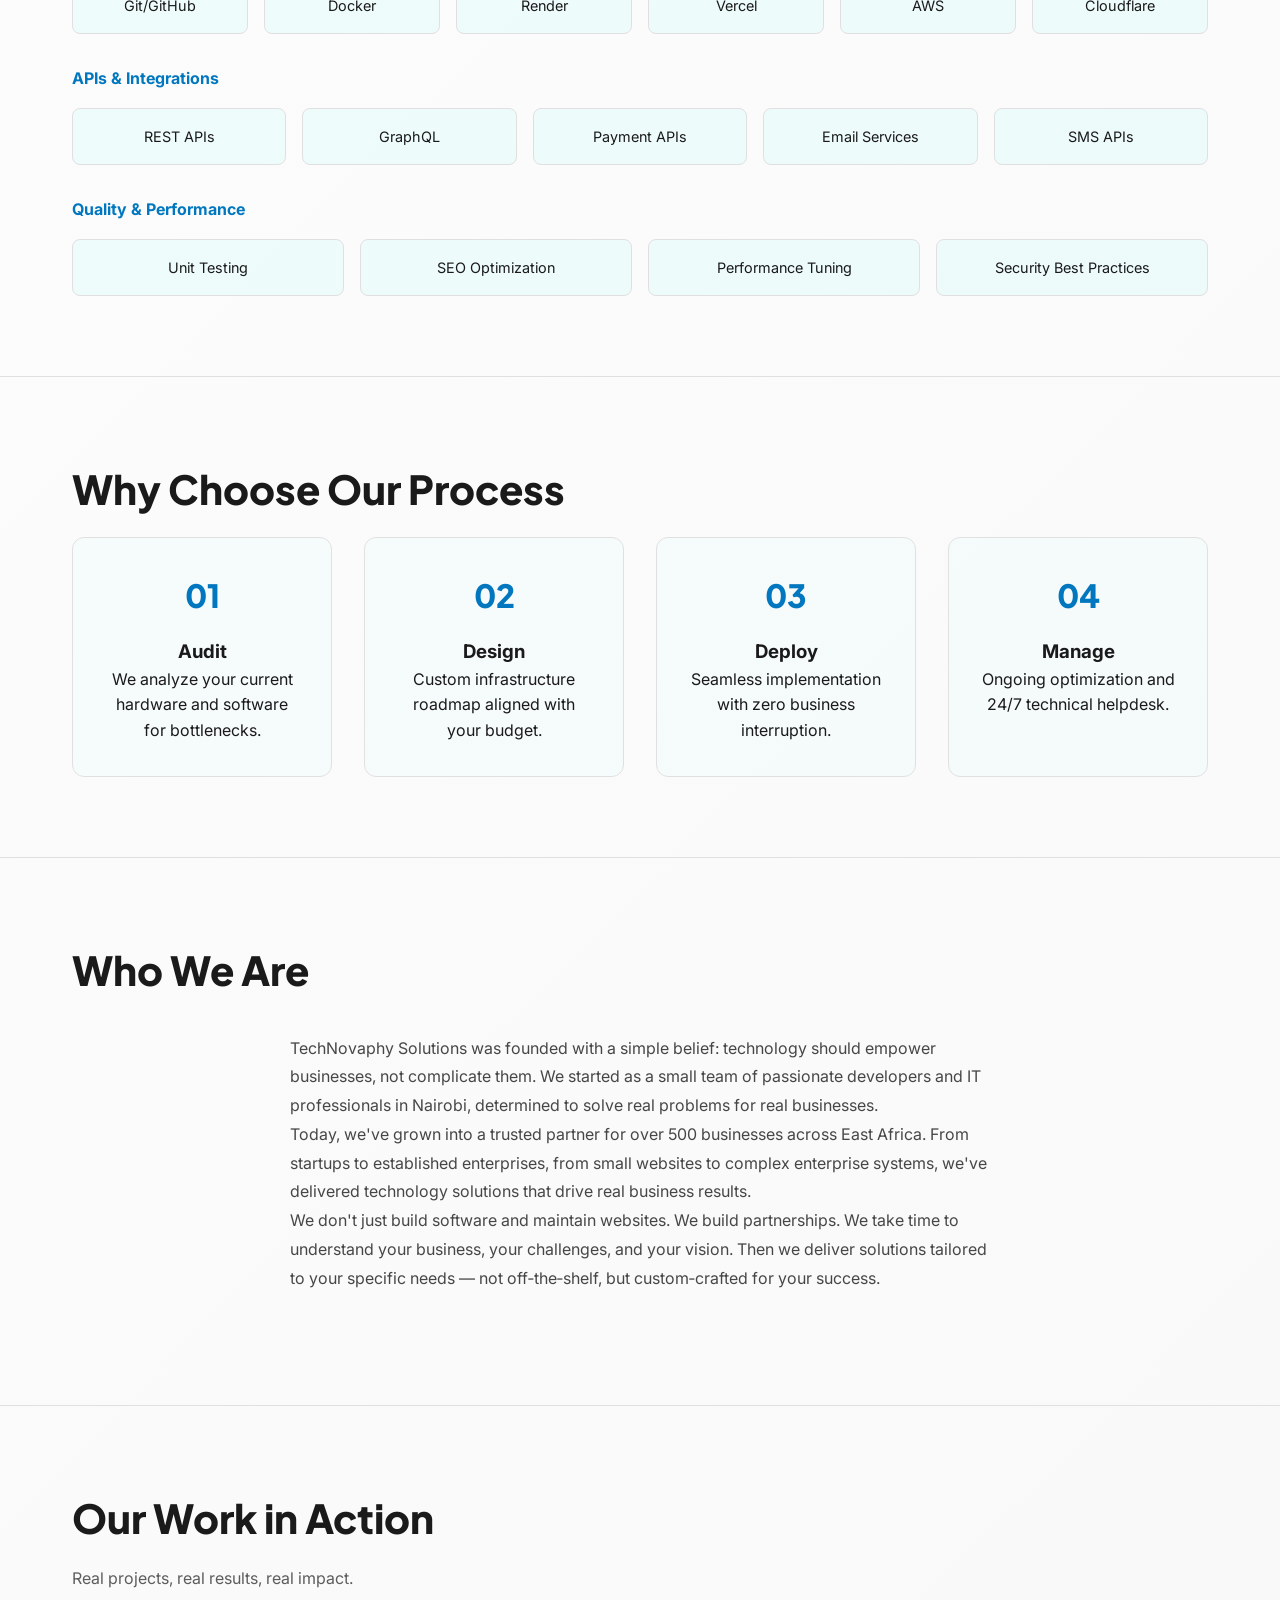
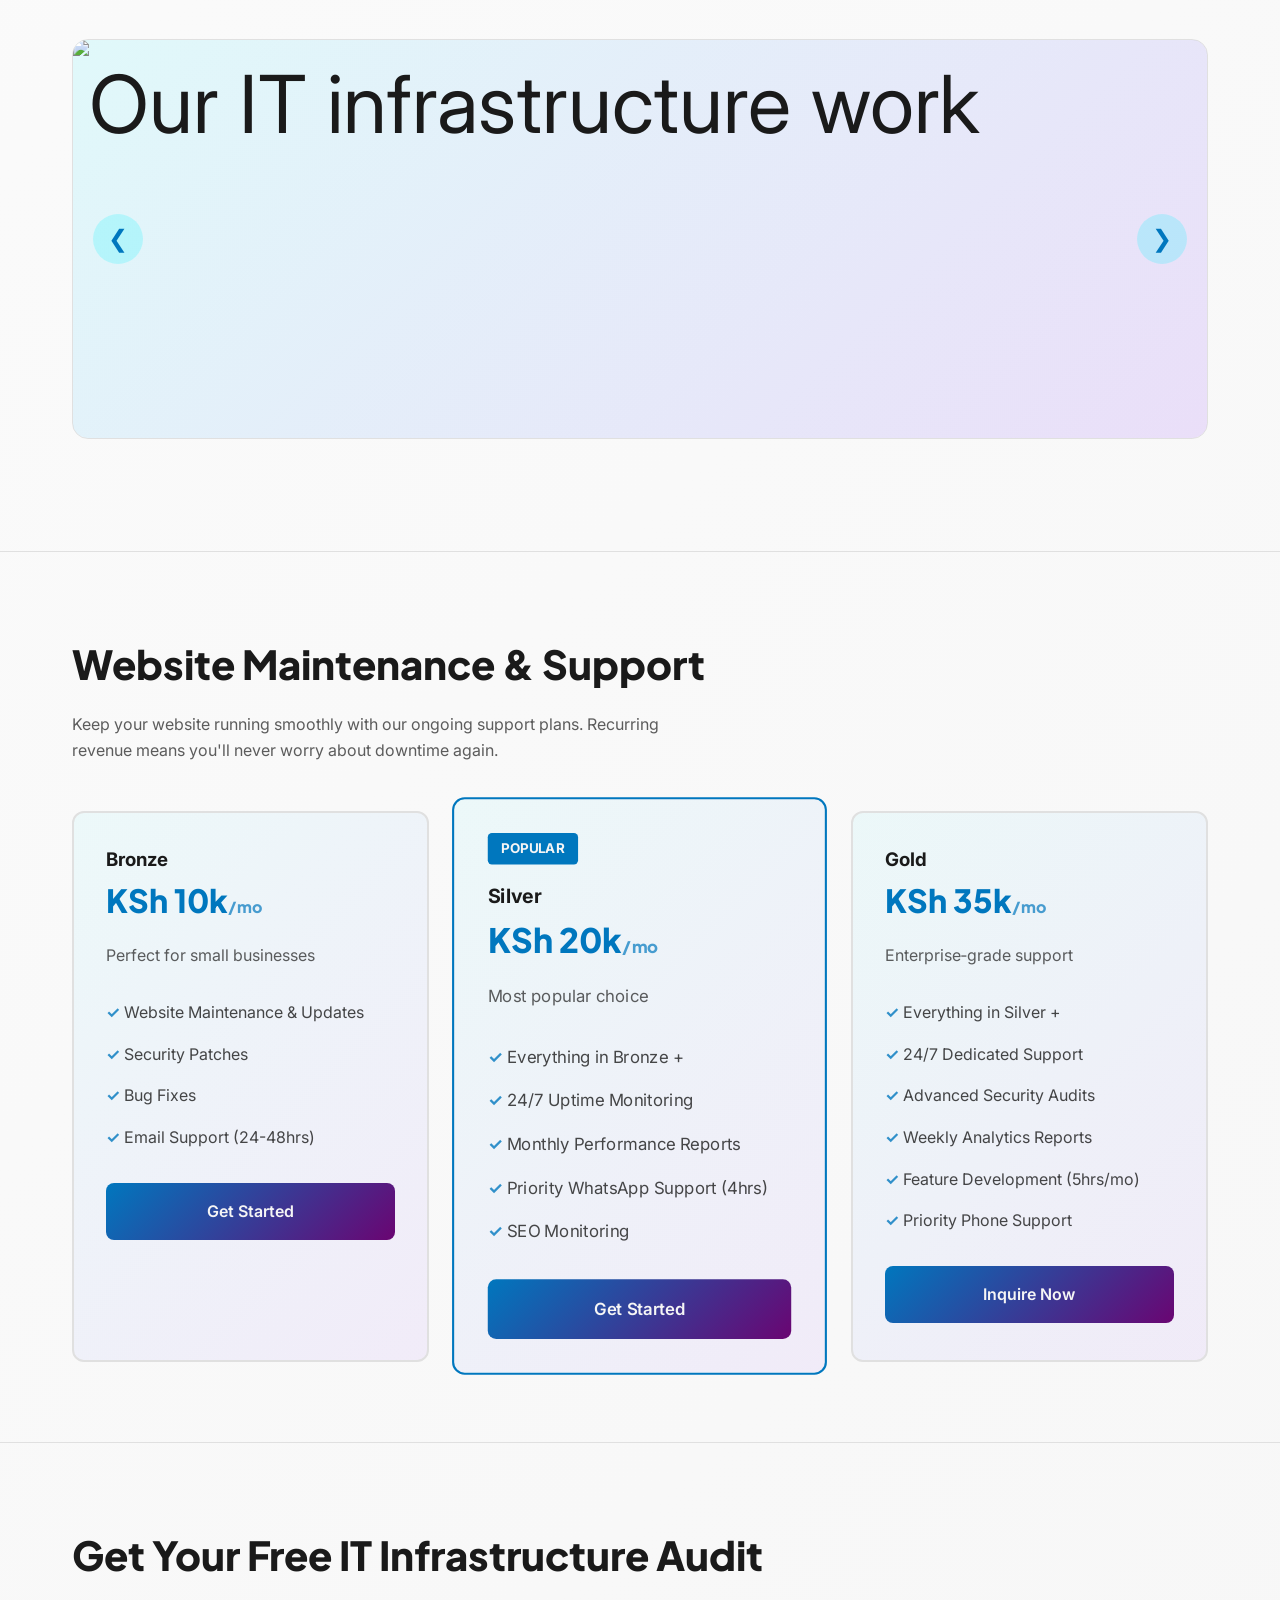
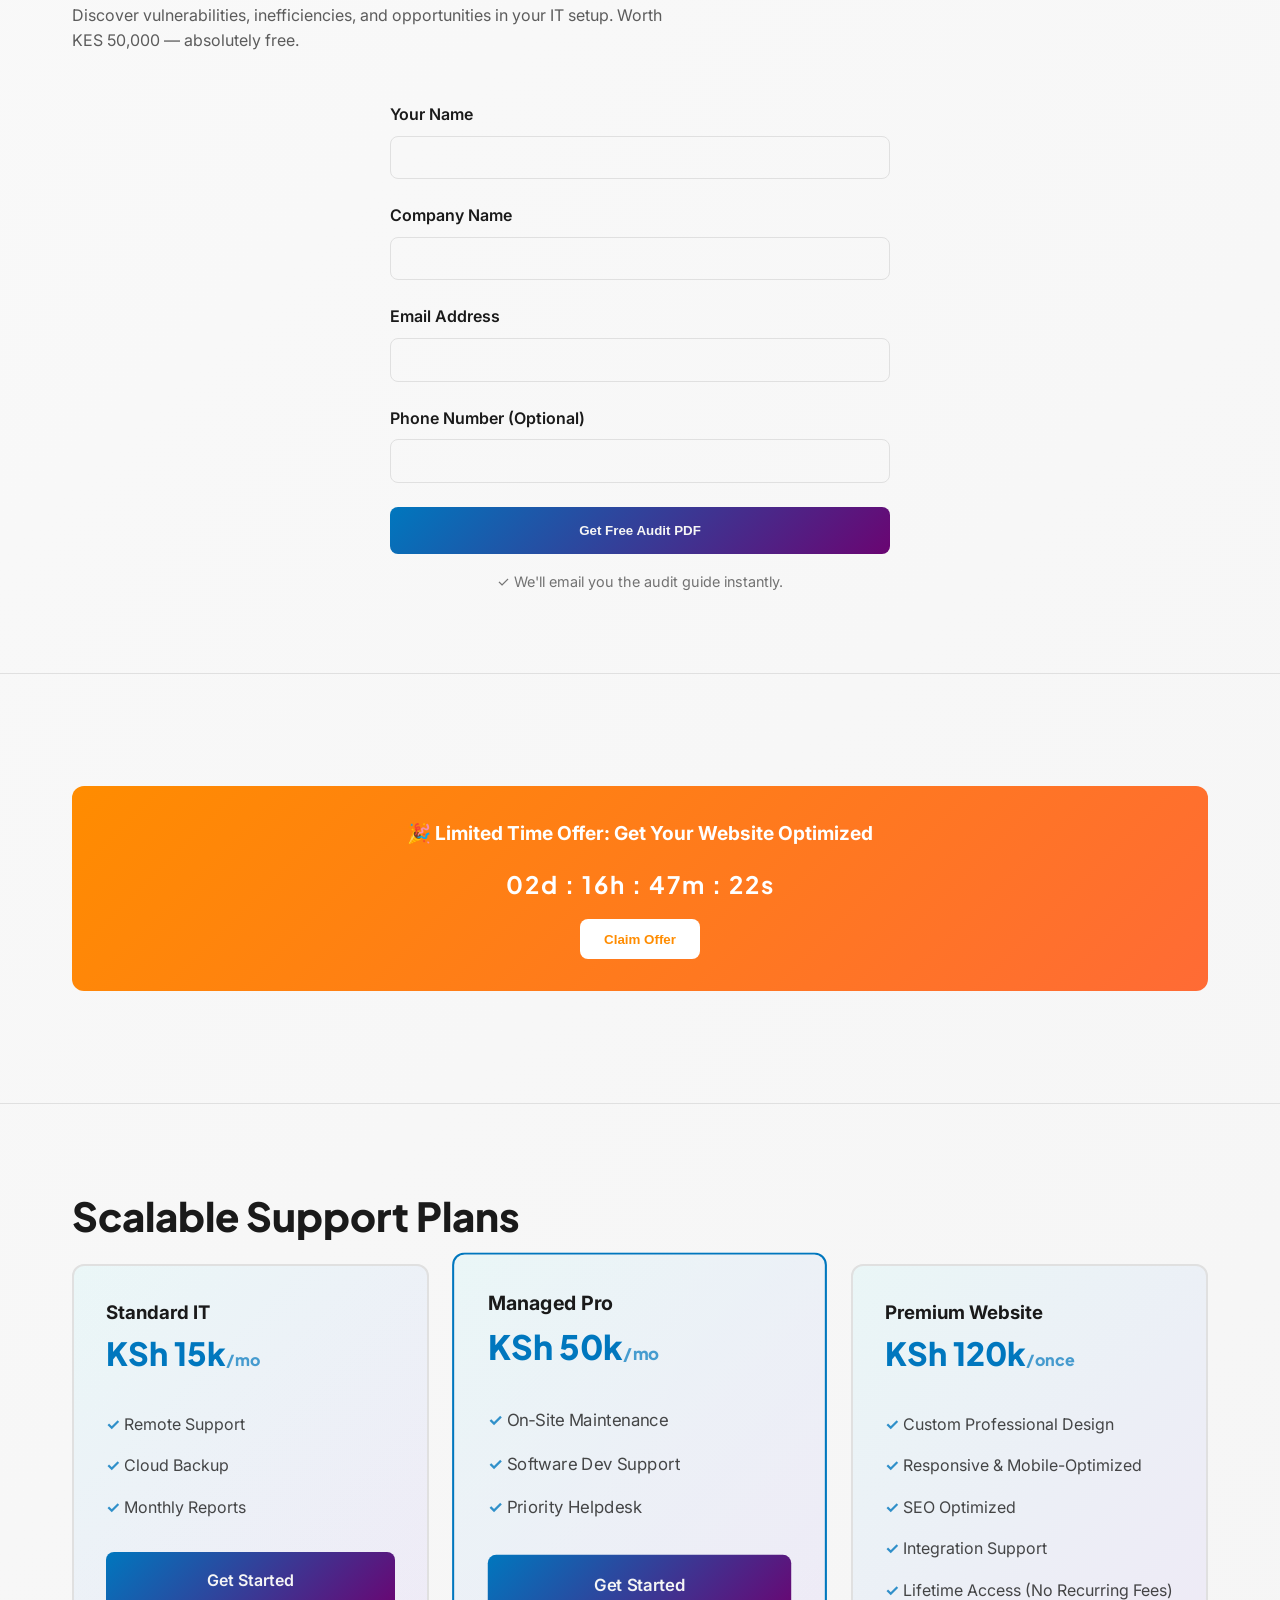
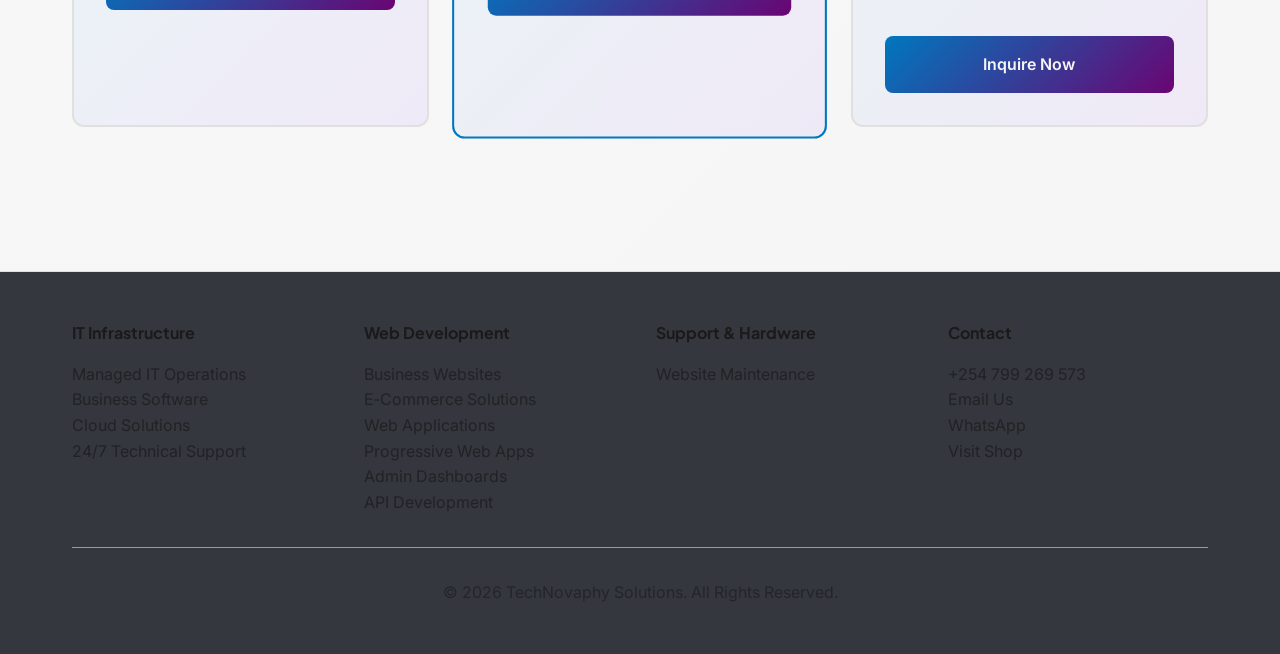
==== commit fb06fcfb: "Update index.html" ====
--- a/index.html
+++ b/index.html
@@ -1244,3 +1244,4 @@
     </script>
 </body>
 </html>
+
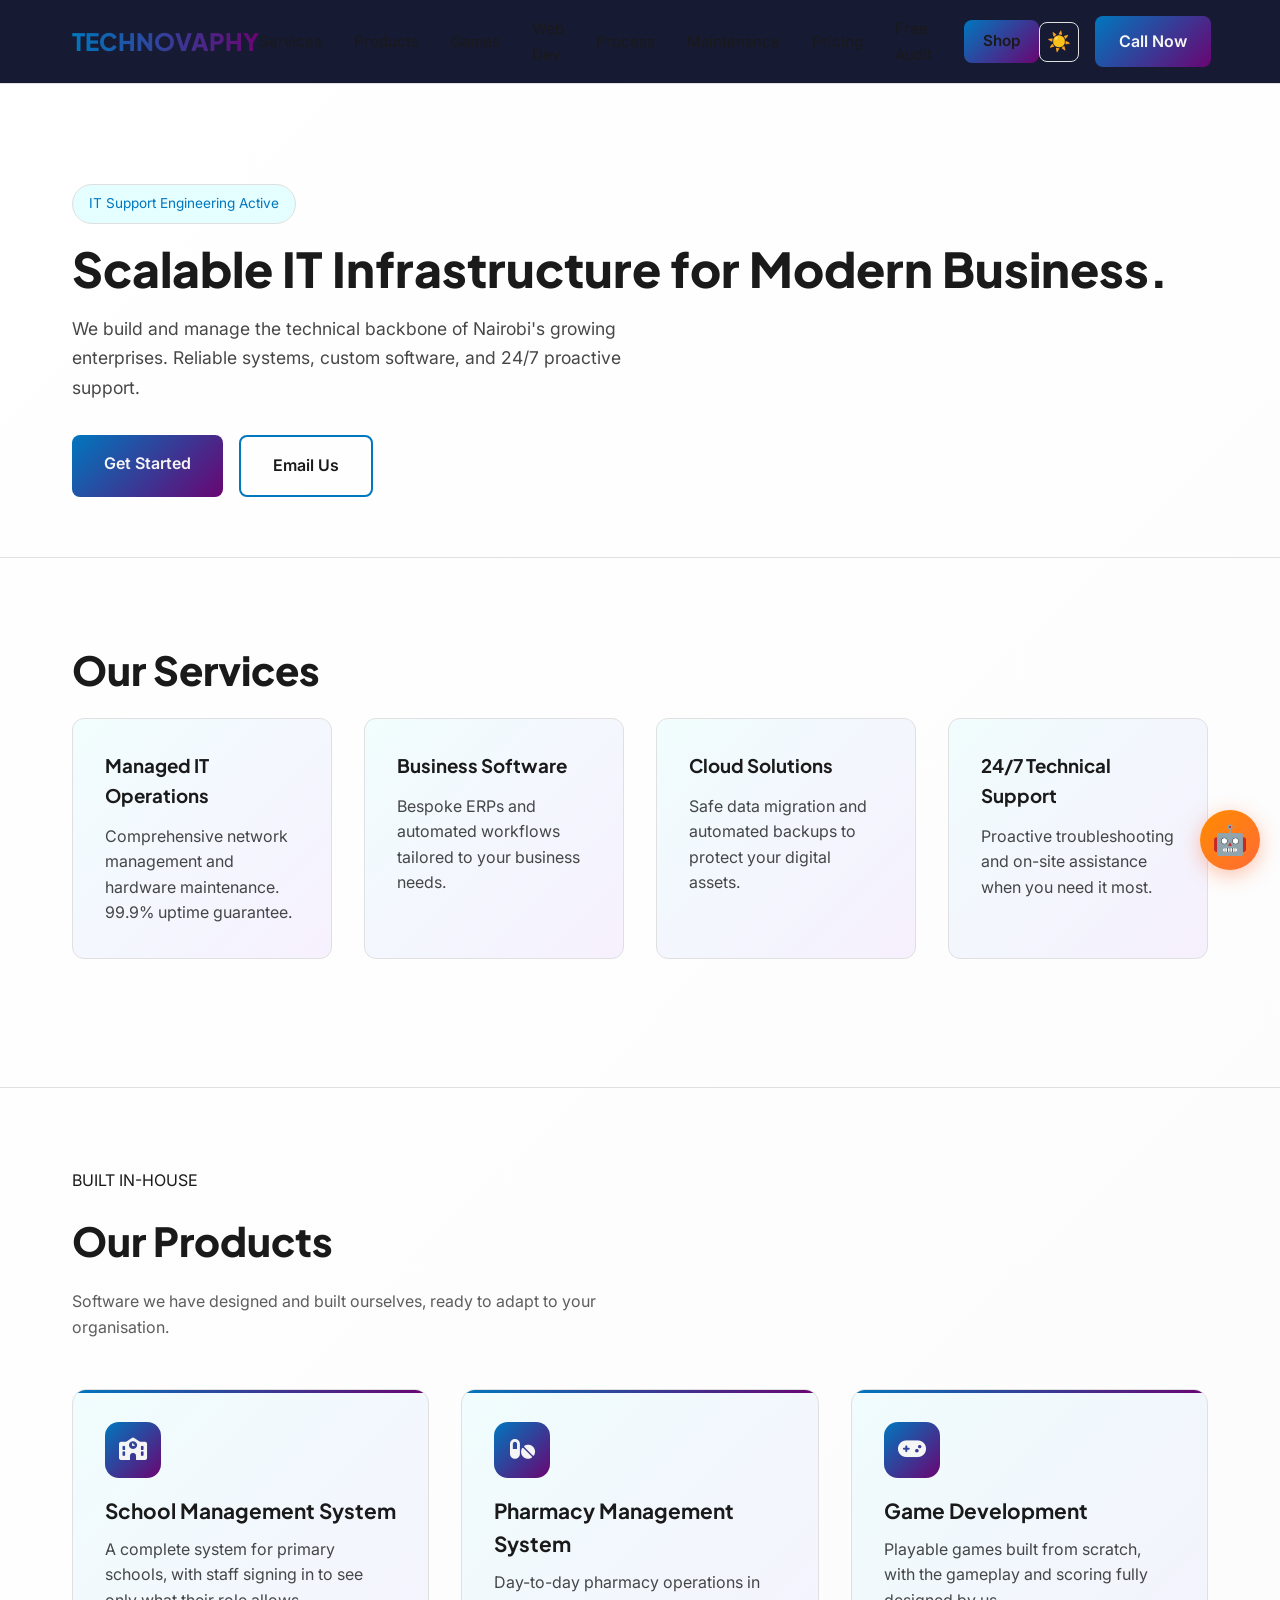
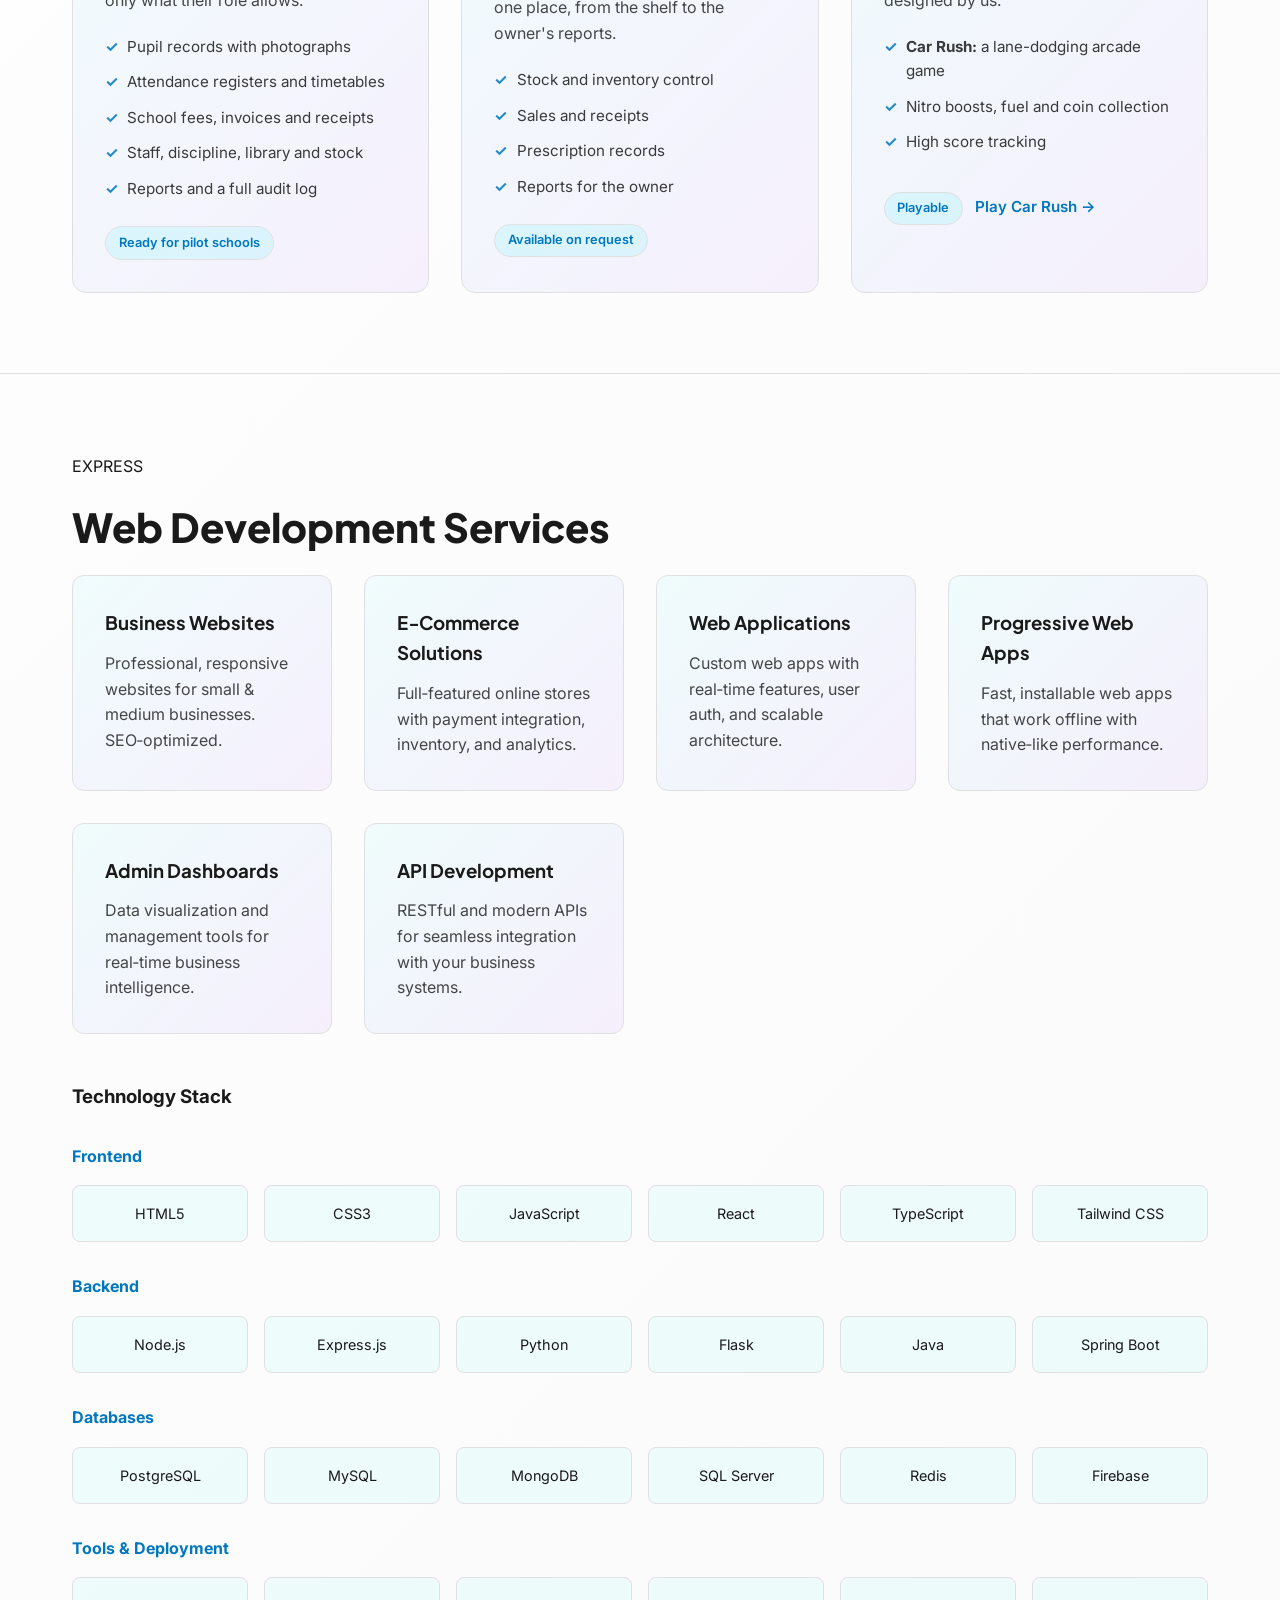
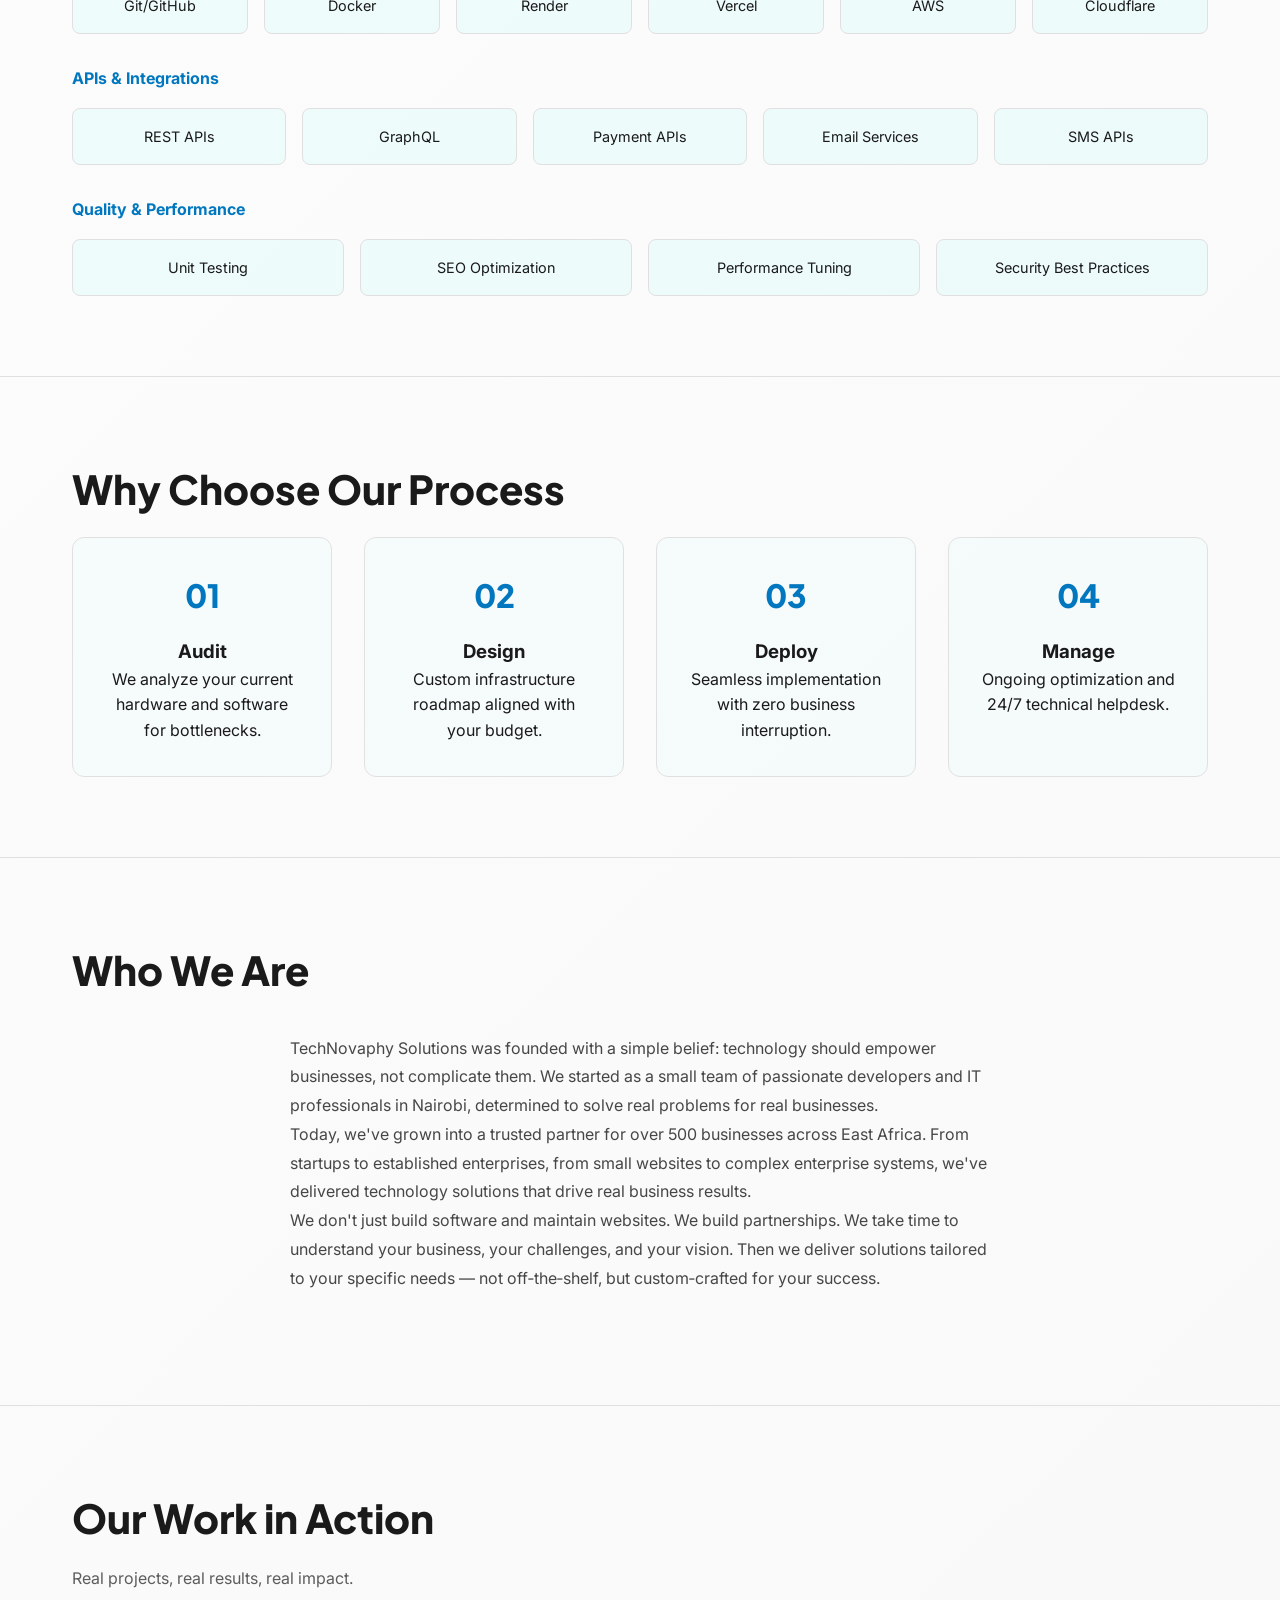
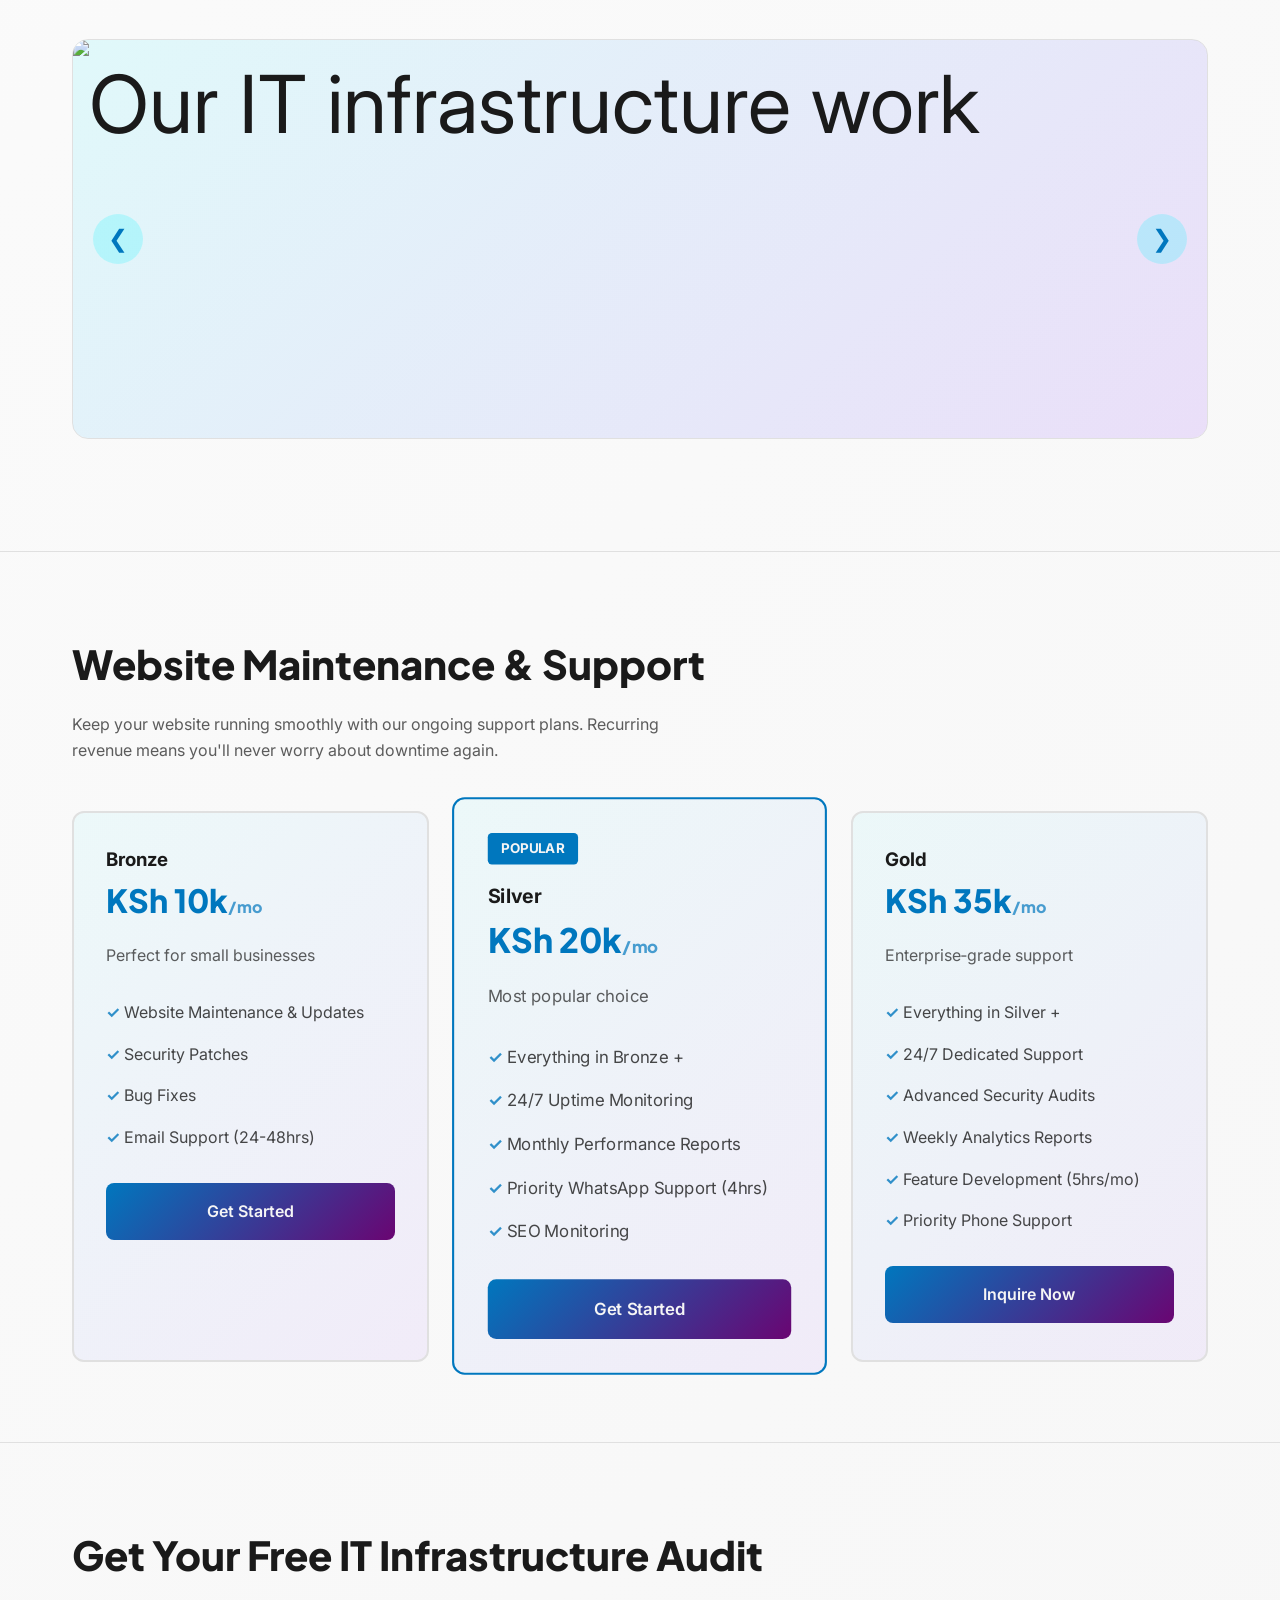
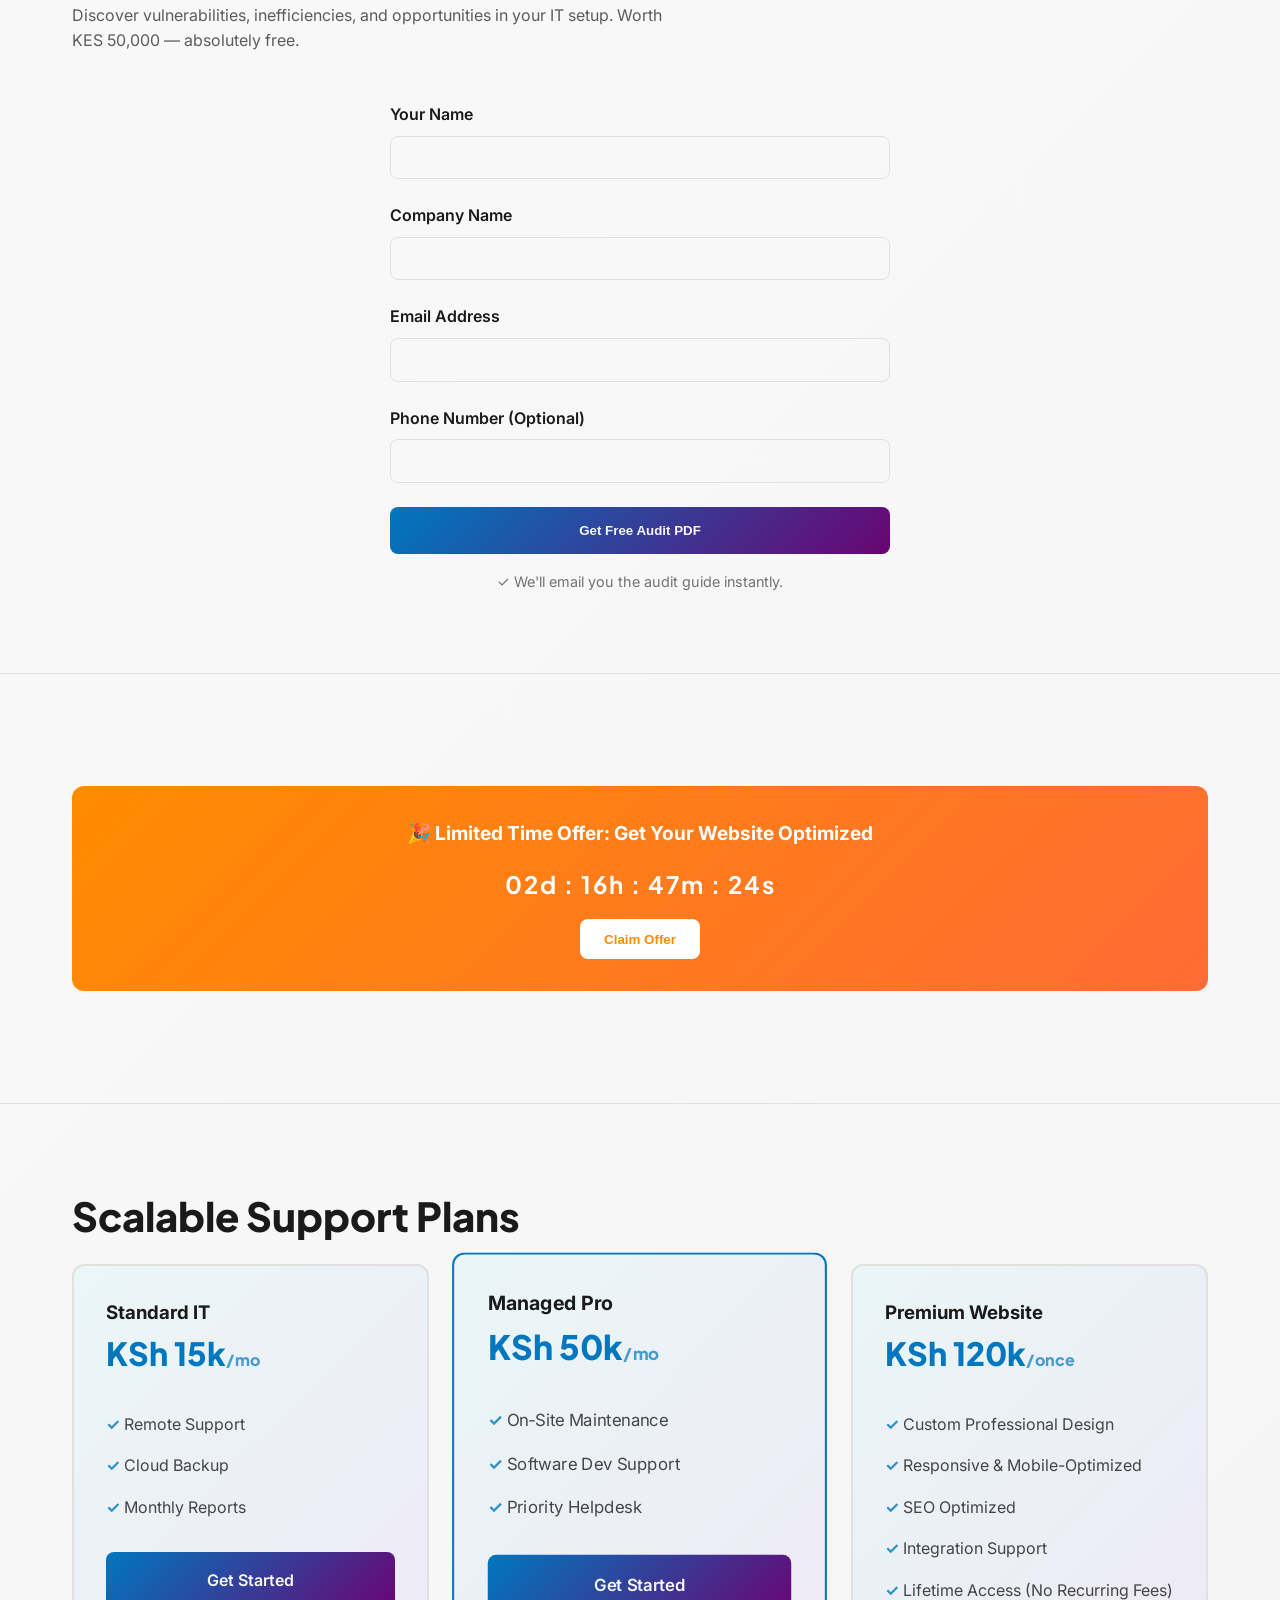
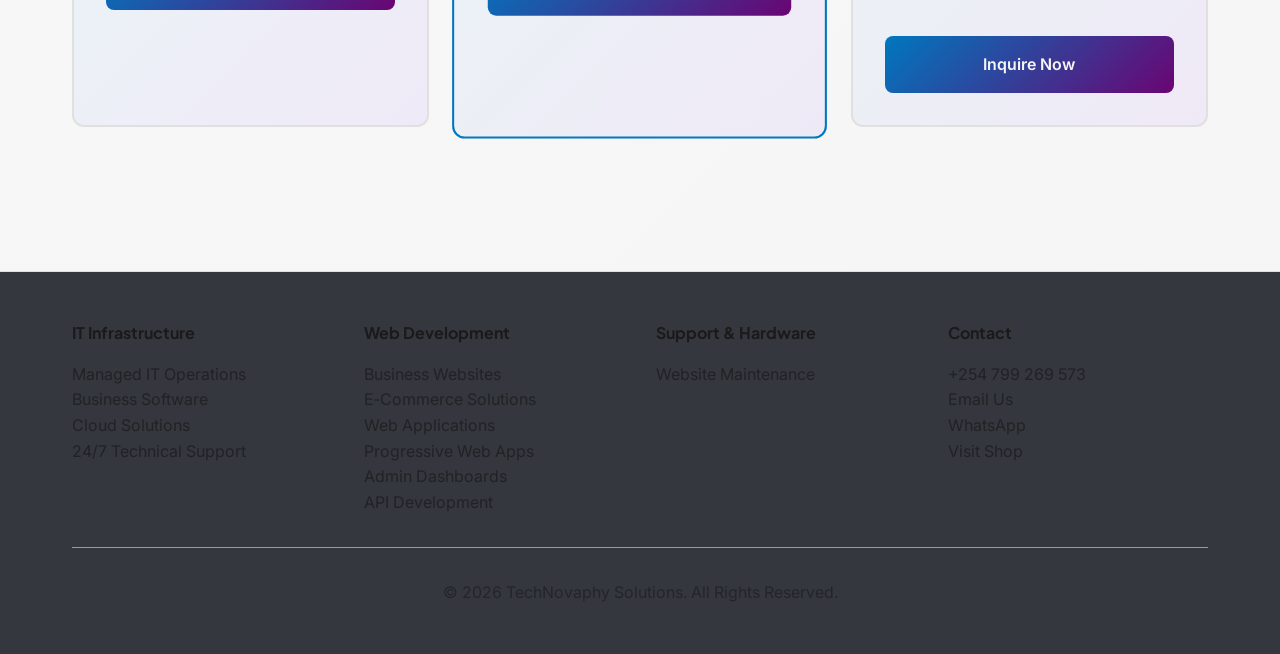
==== commit 6f2b8eaa: "Update print statement from 'Hello' to 'Goodbye'" ====
--- a/index.html
+++ b/index.html
@@ -528,8 +528,8 @@
                         <li>Nitro boosts, fuel and coin collection</li>
                         <li>High score tracking</li>
                     </ul>
-                    <span class="project-status">Playable demo</span>
-                    <a href="https://naphtaly234.itch.io/car-rash" target="_blank" rel="noopener" class="project-link">Play Car Rush →</a>
+                    <span class="project-status">Playable </span>
+                  <a href="https://naphtaly234.itch.io/car-rash" target="_blank" rel="noopener" class="project-link">Play Car Rush →</a>
                 </article>
 
             </div>
@@ -1245,3 +1245,5 @@
 </body>
 </html>
 
+
+
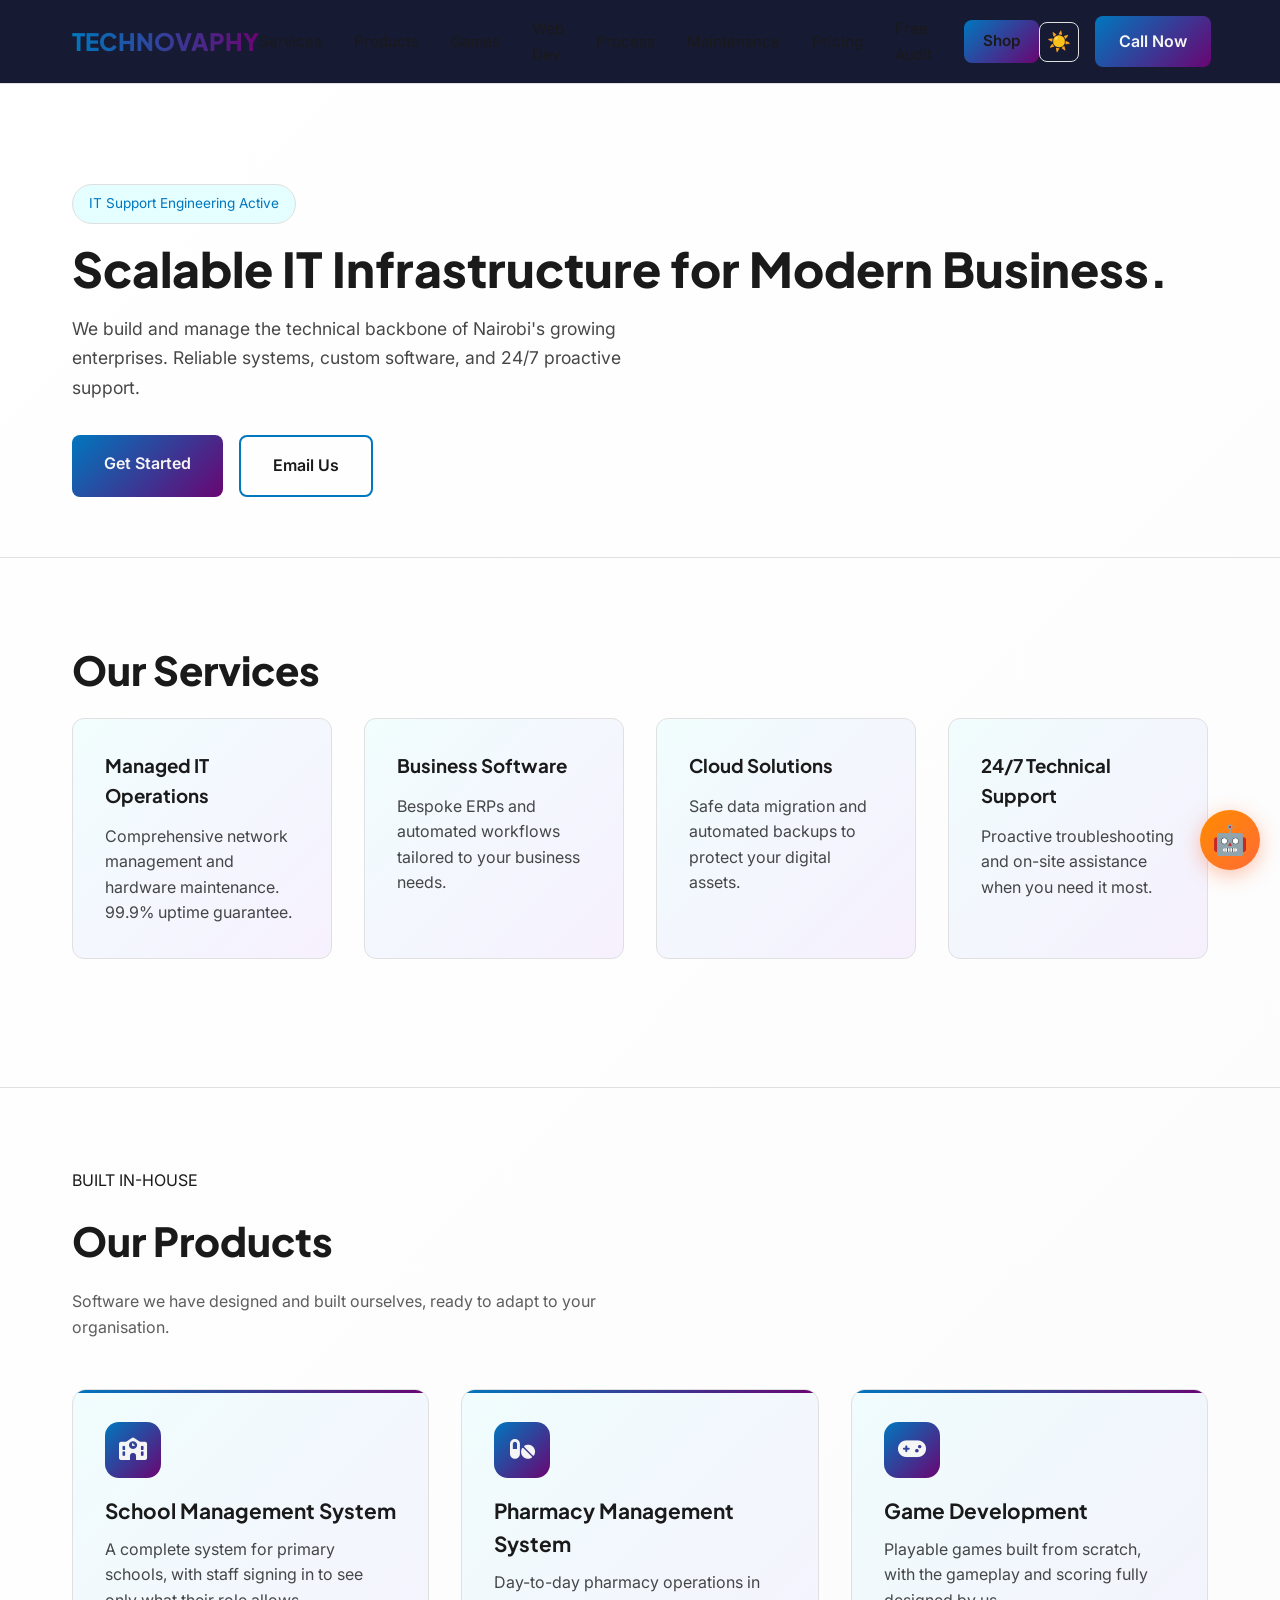
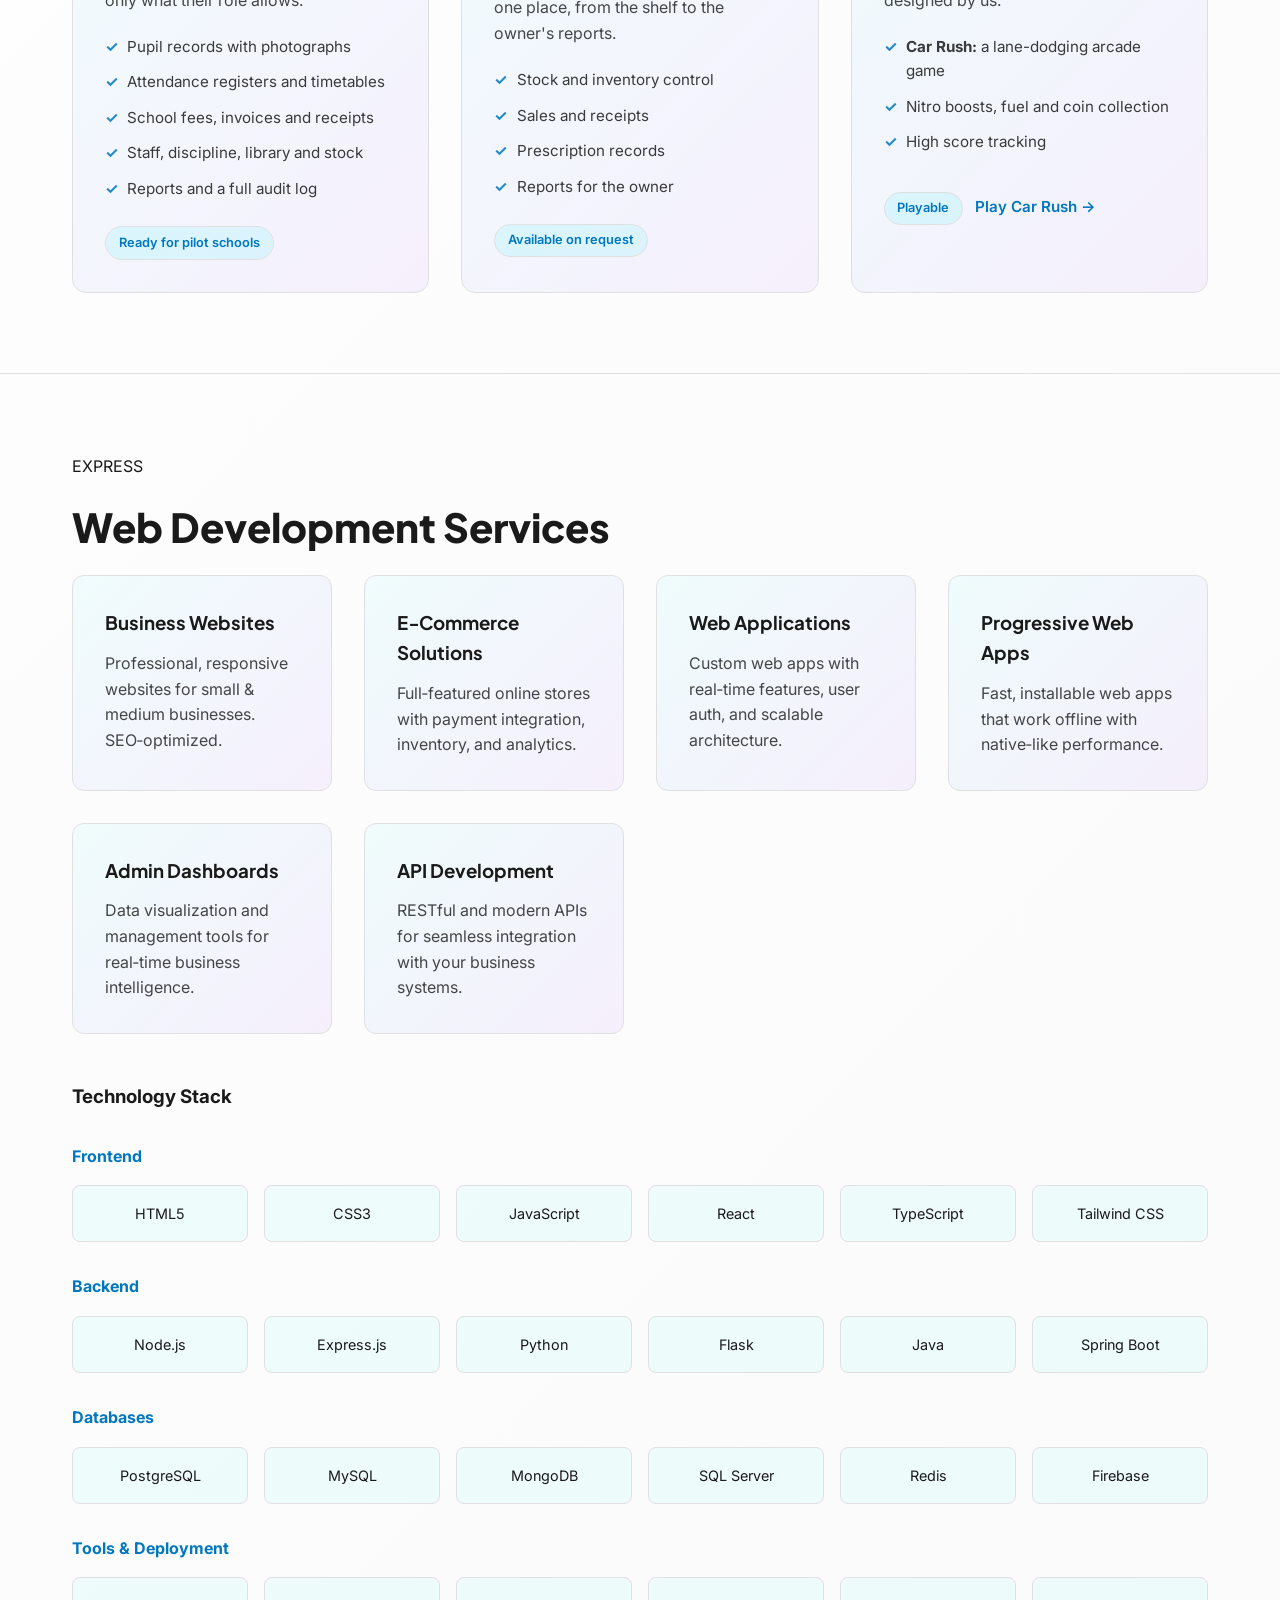
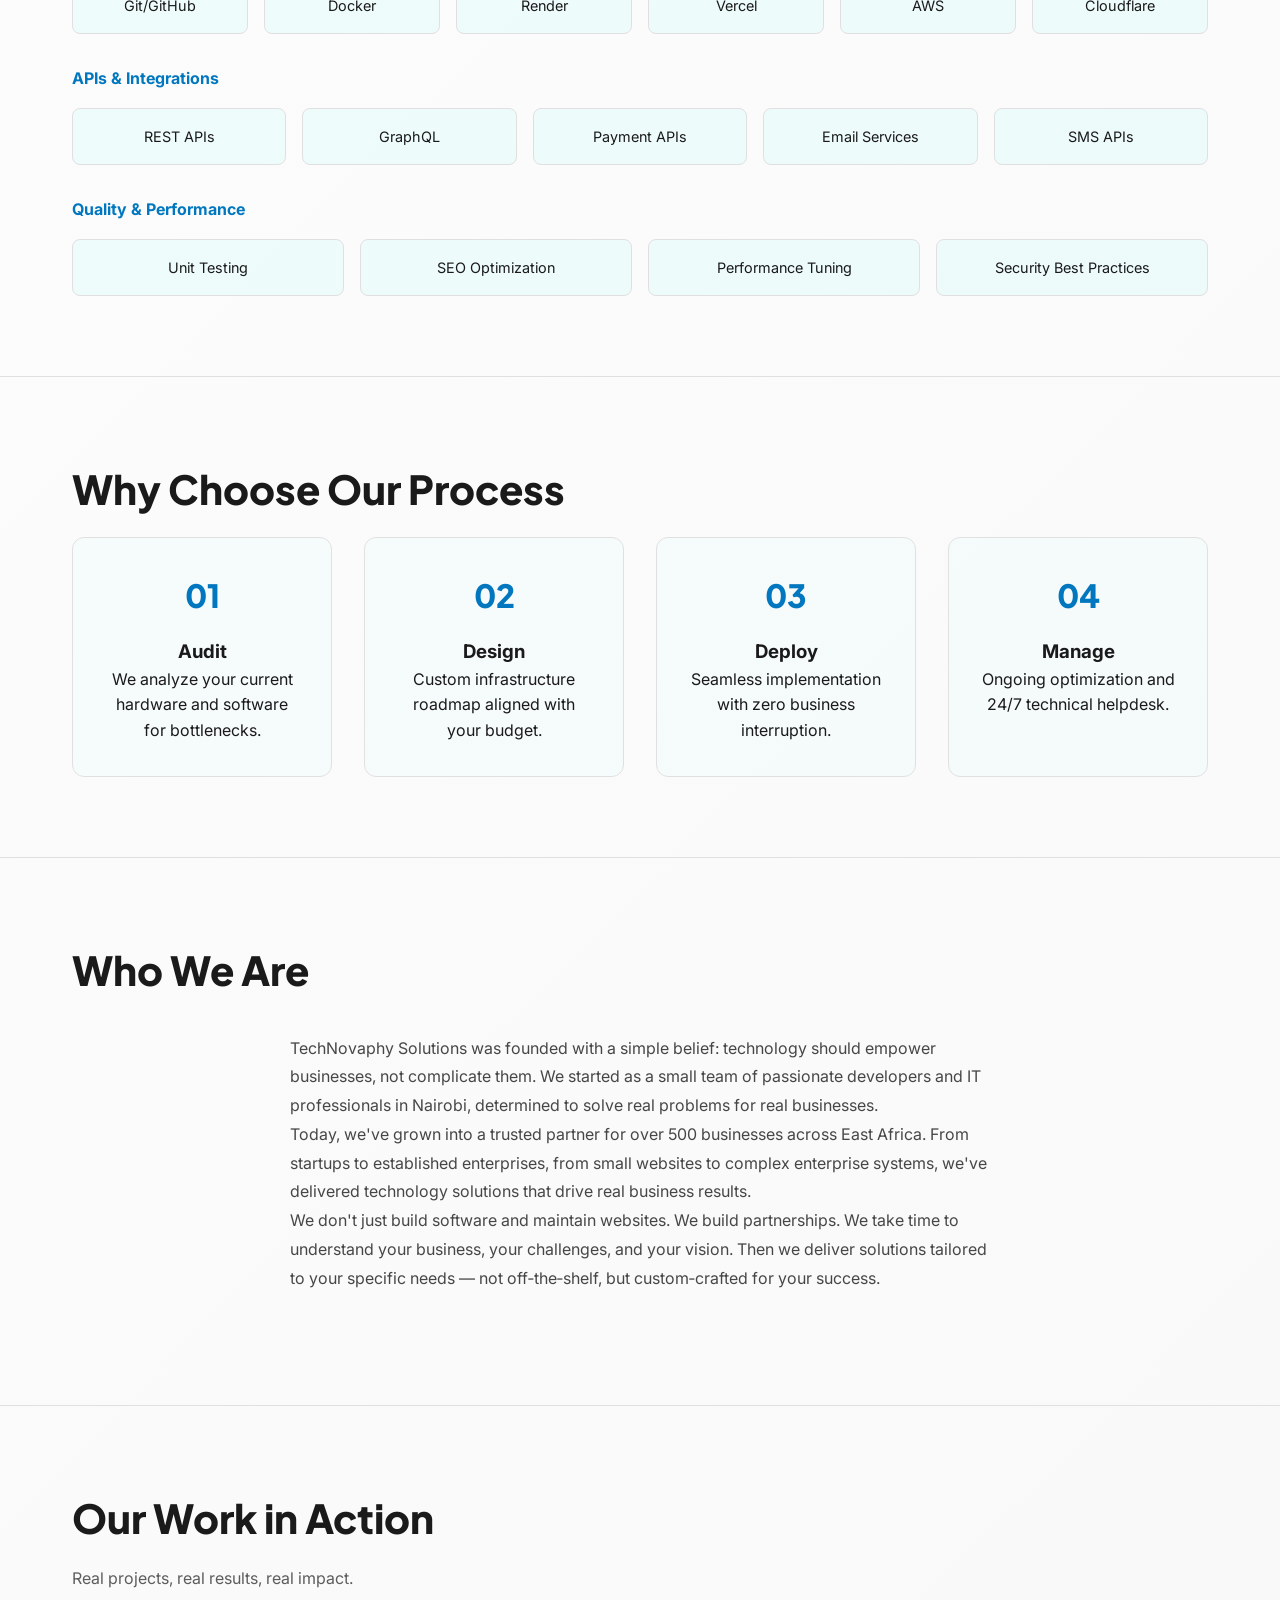
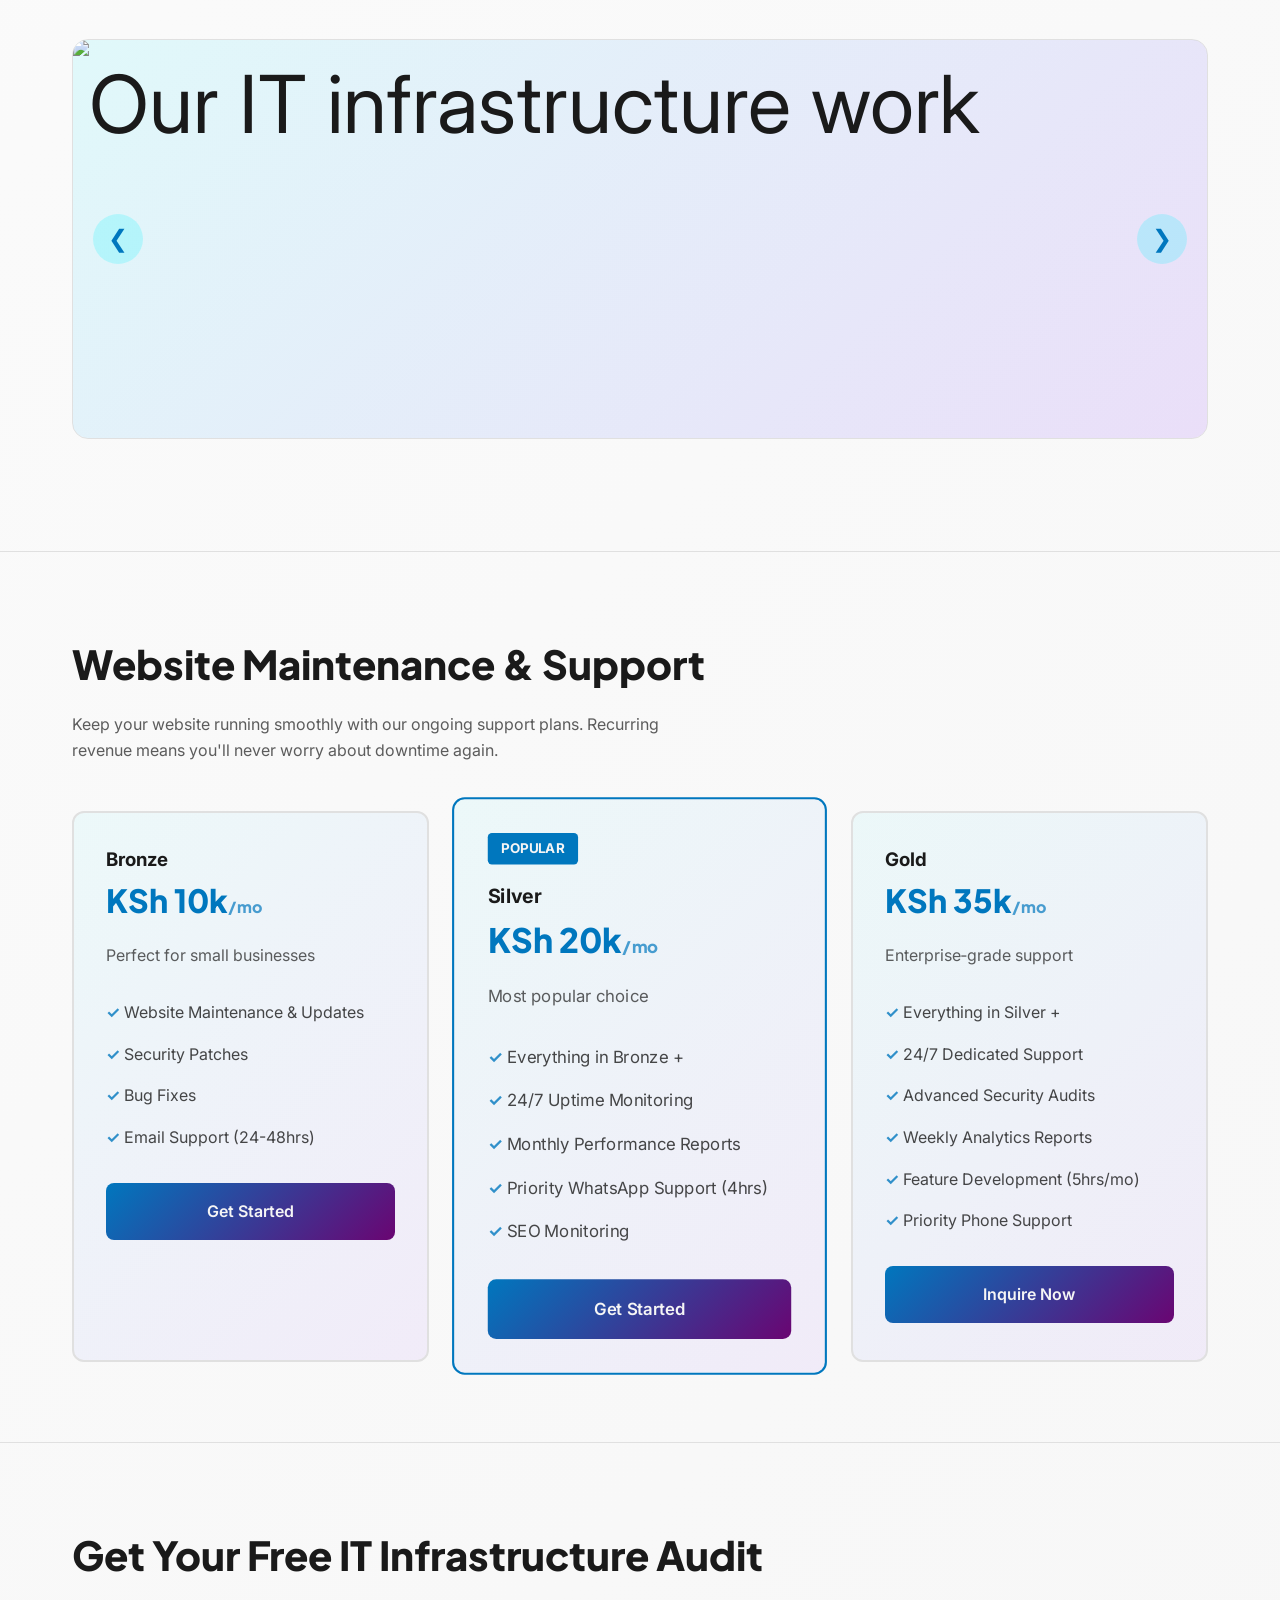
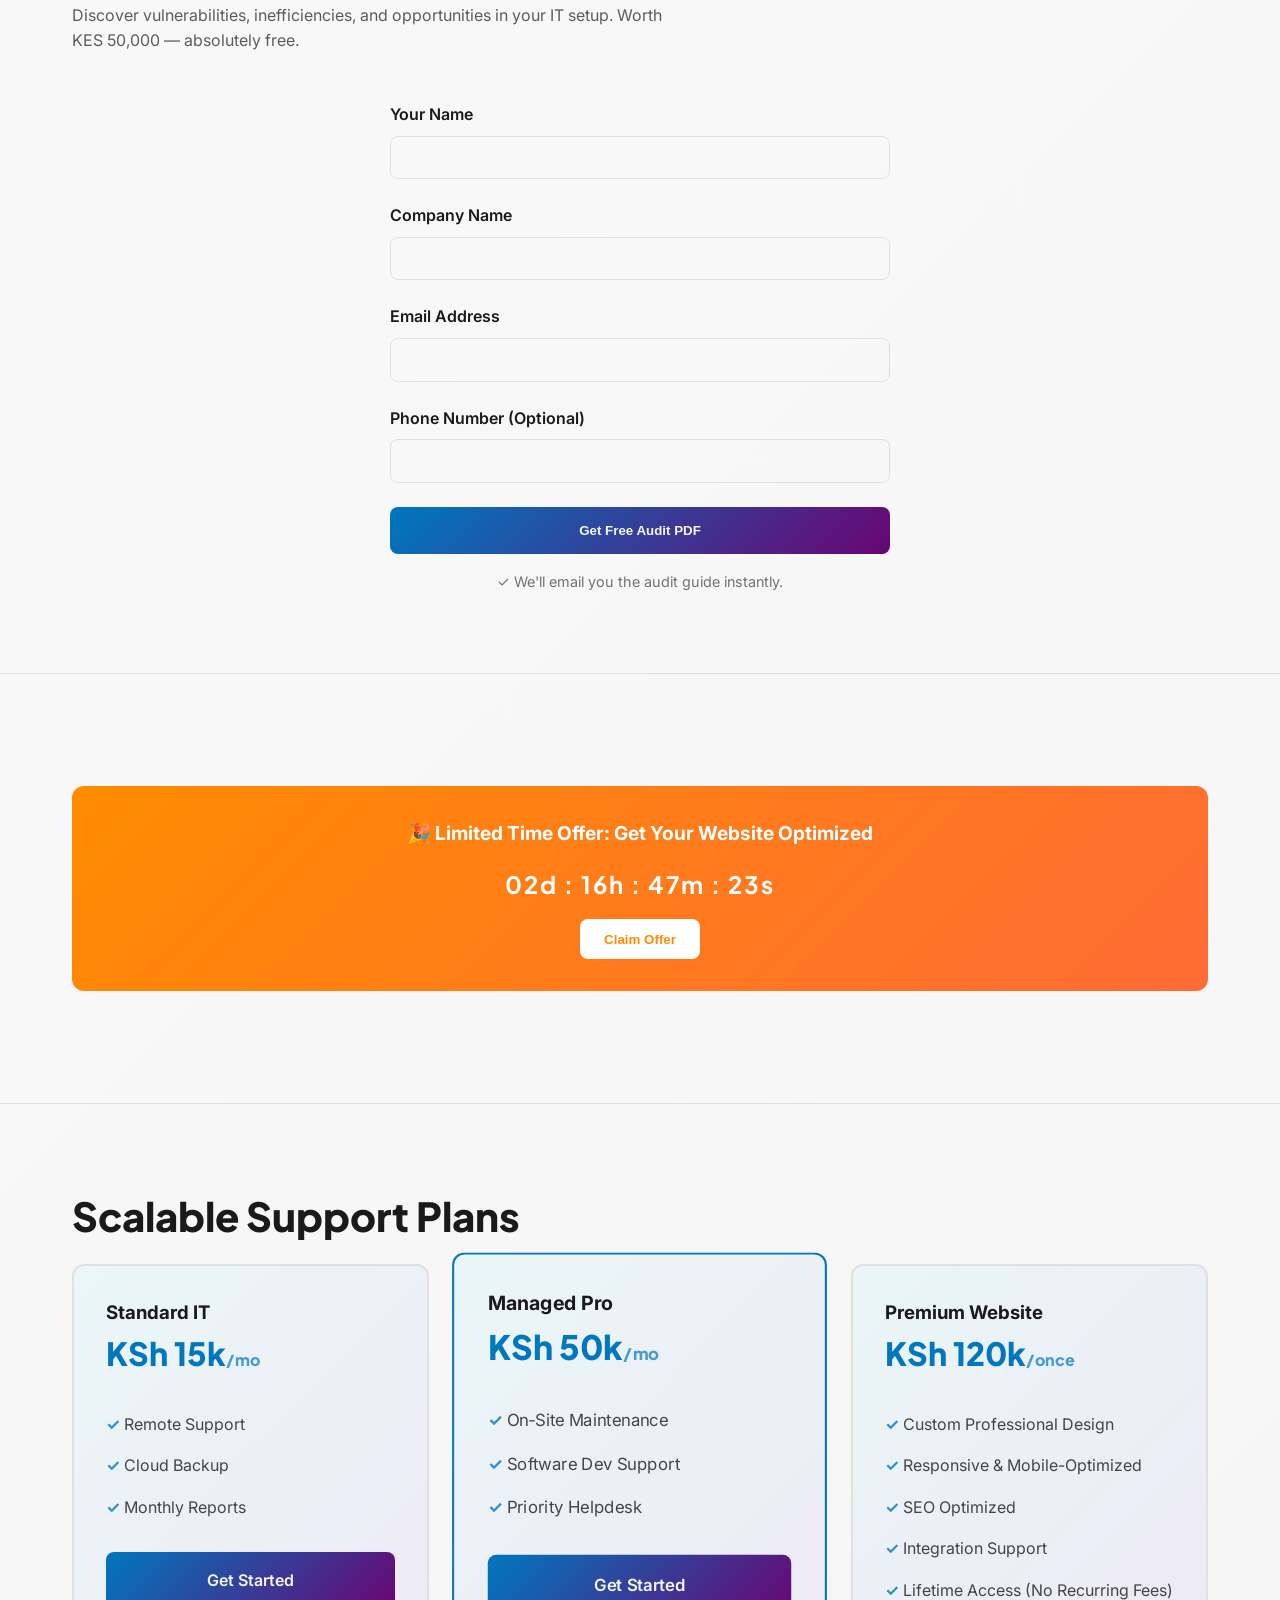
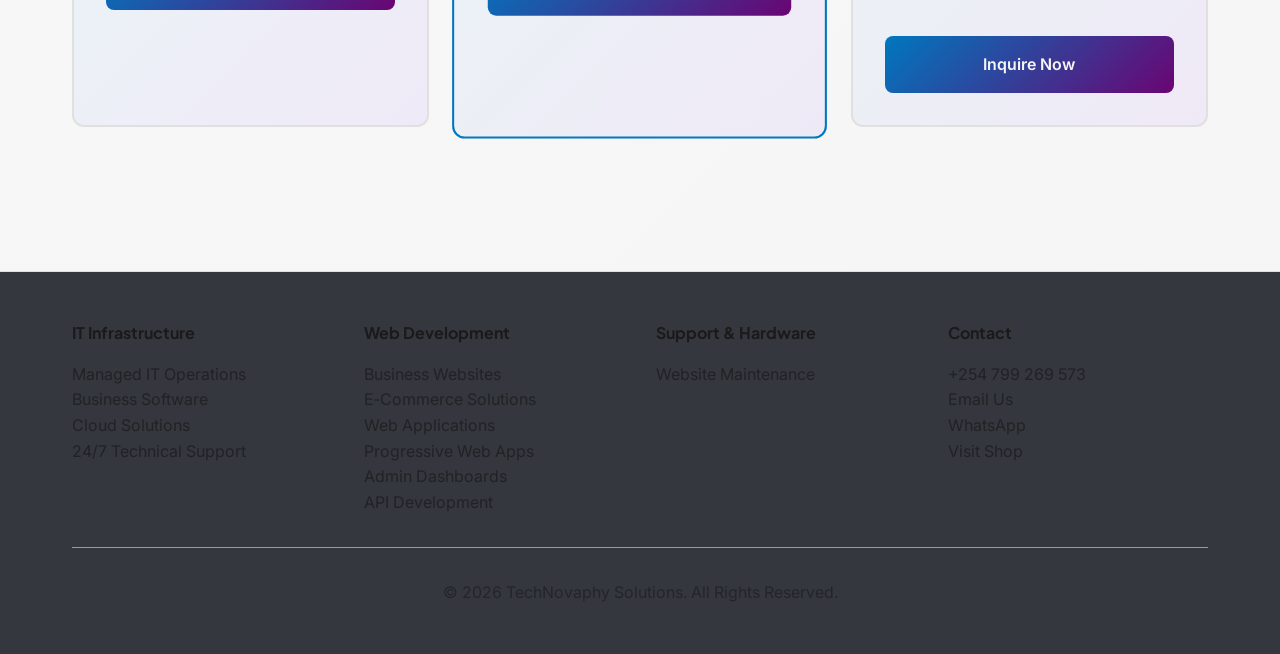
==== commit 0d86e597: "Update index.html" ====
--- a/index.html
+++ b/index.html
@@ -443,7 +443,7 @@
             <ul class="nav-links" id="navLinks">
                 <li><a href="#services">Services</a></li>
                 <li><a href="#projects">Products</a></li>
-                <li><a href="games.html">Games</a></li>
+             <li><a href="https://naphtaly234.itch.io/car-rash" target="_blank" rel="noopener">Games</a></li>
                 <li><a href="#webdev">Web Dev</a></li>
                 <li><a href="#process">Process</a></li>
                 <li><a href="#maintenance">Maintenance</a></li>
@@ -1247,3 +1247,4 @@
 
 
 
+
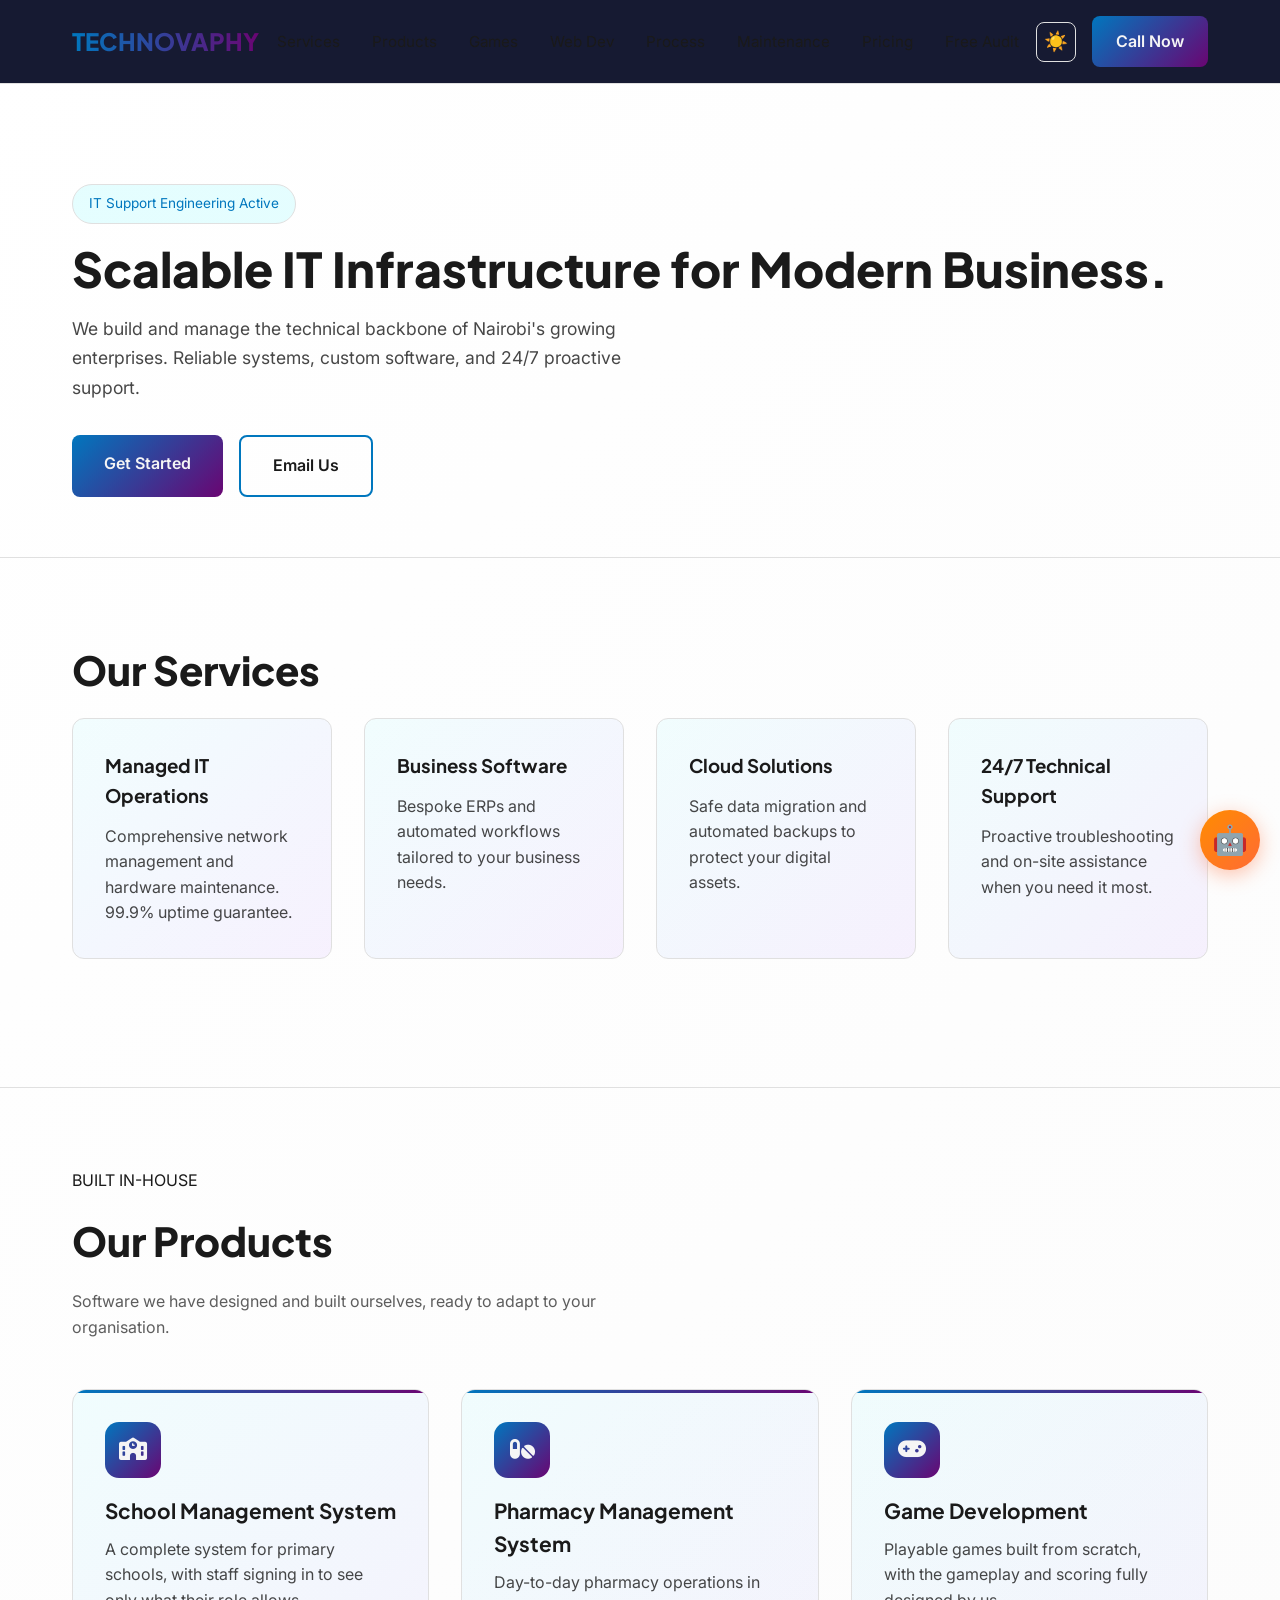
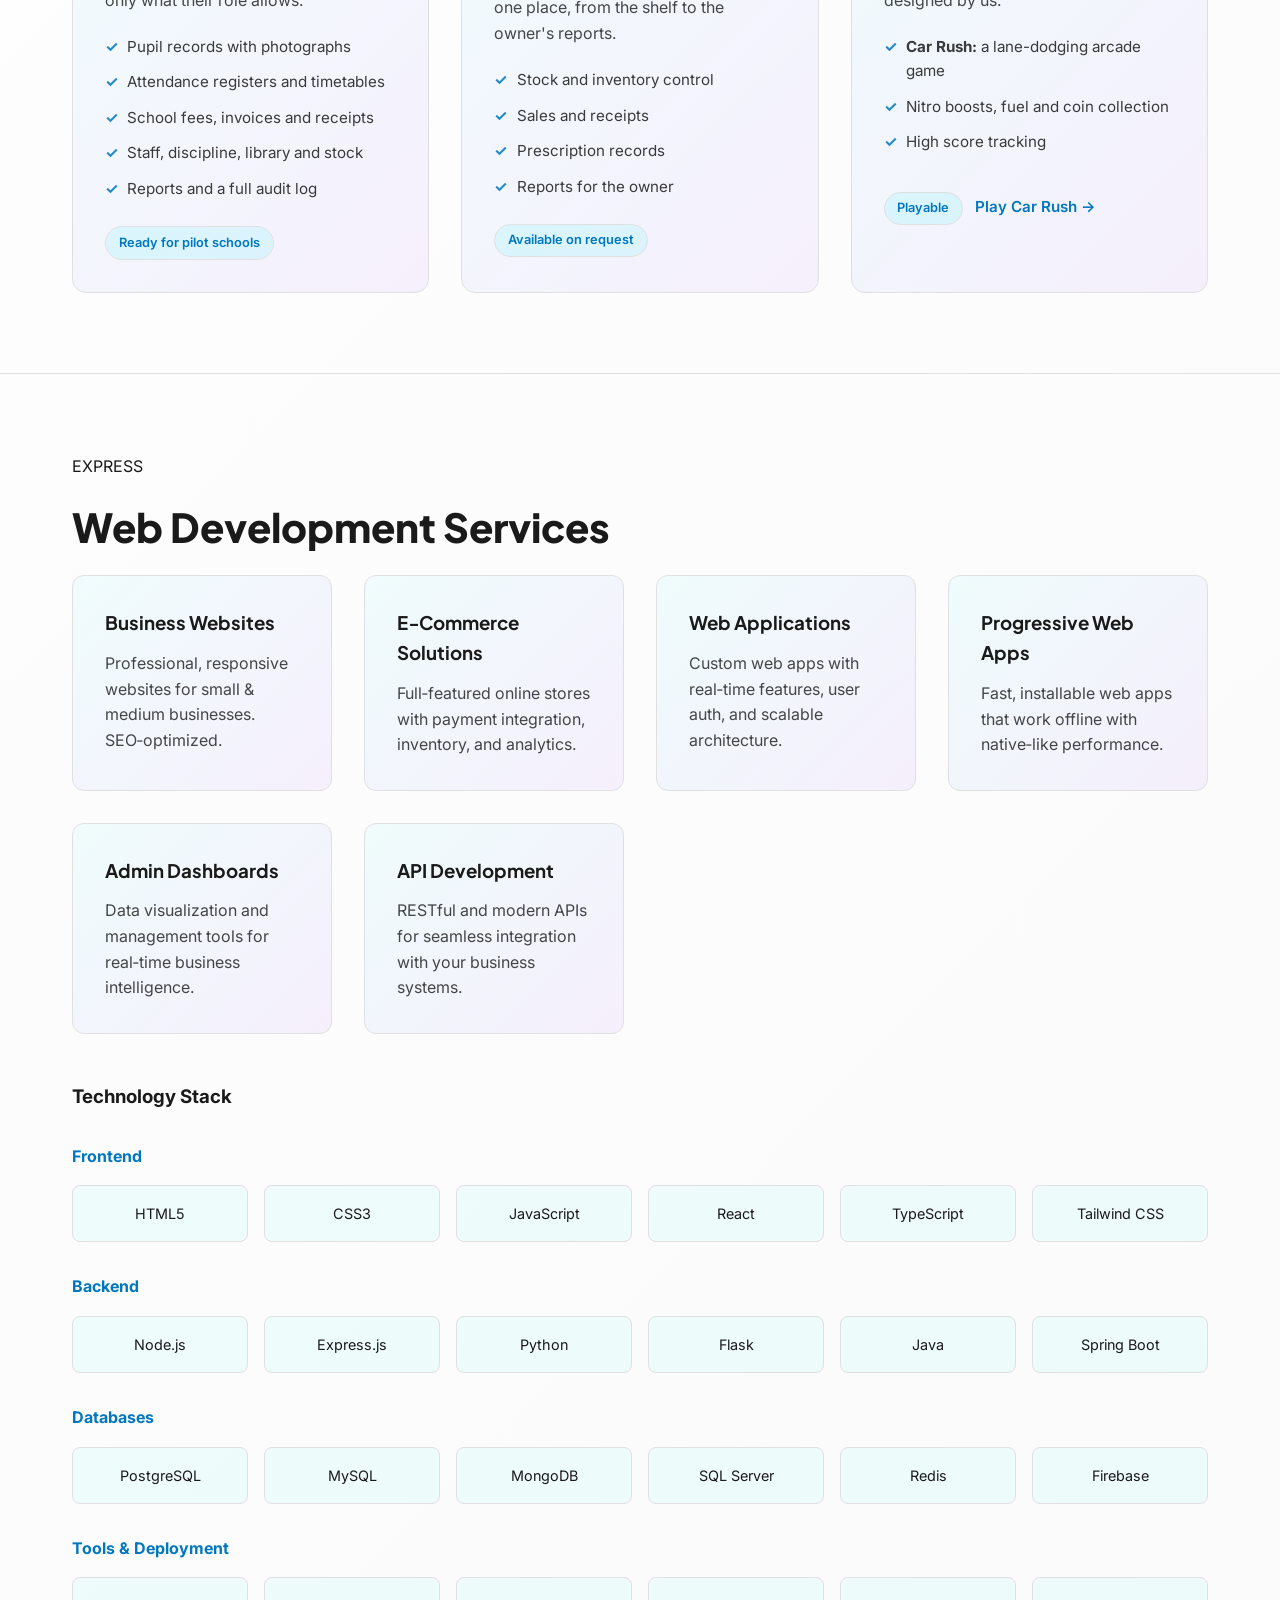
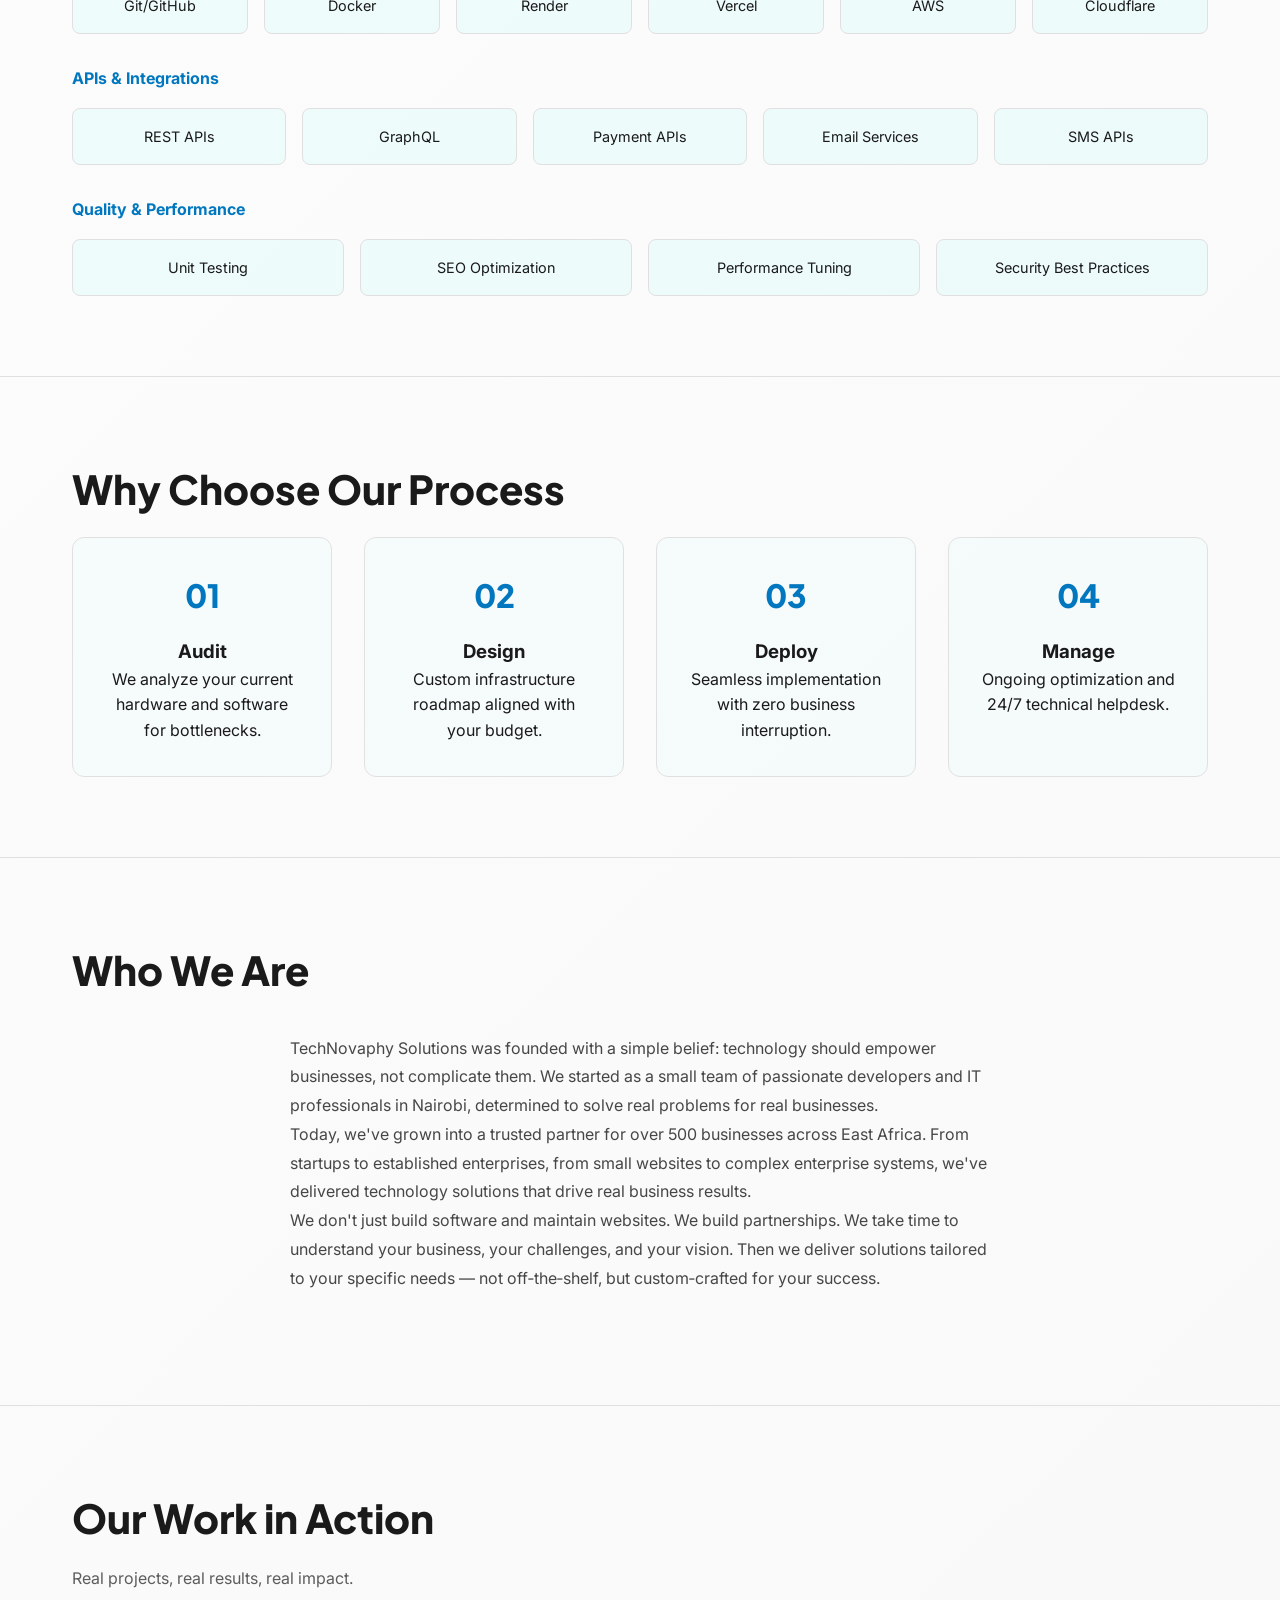
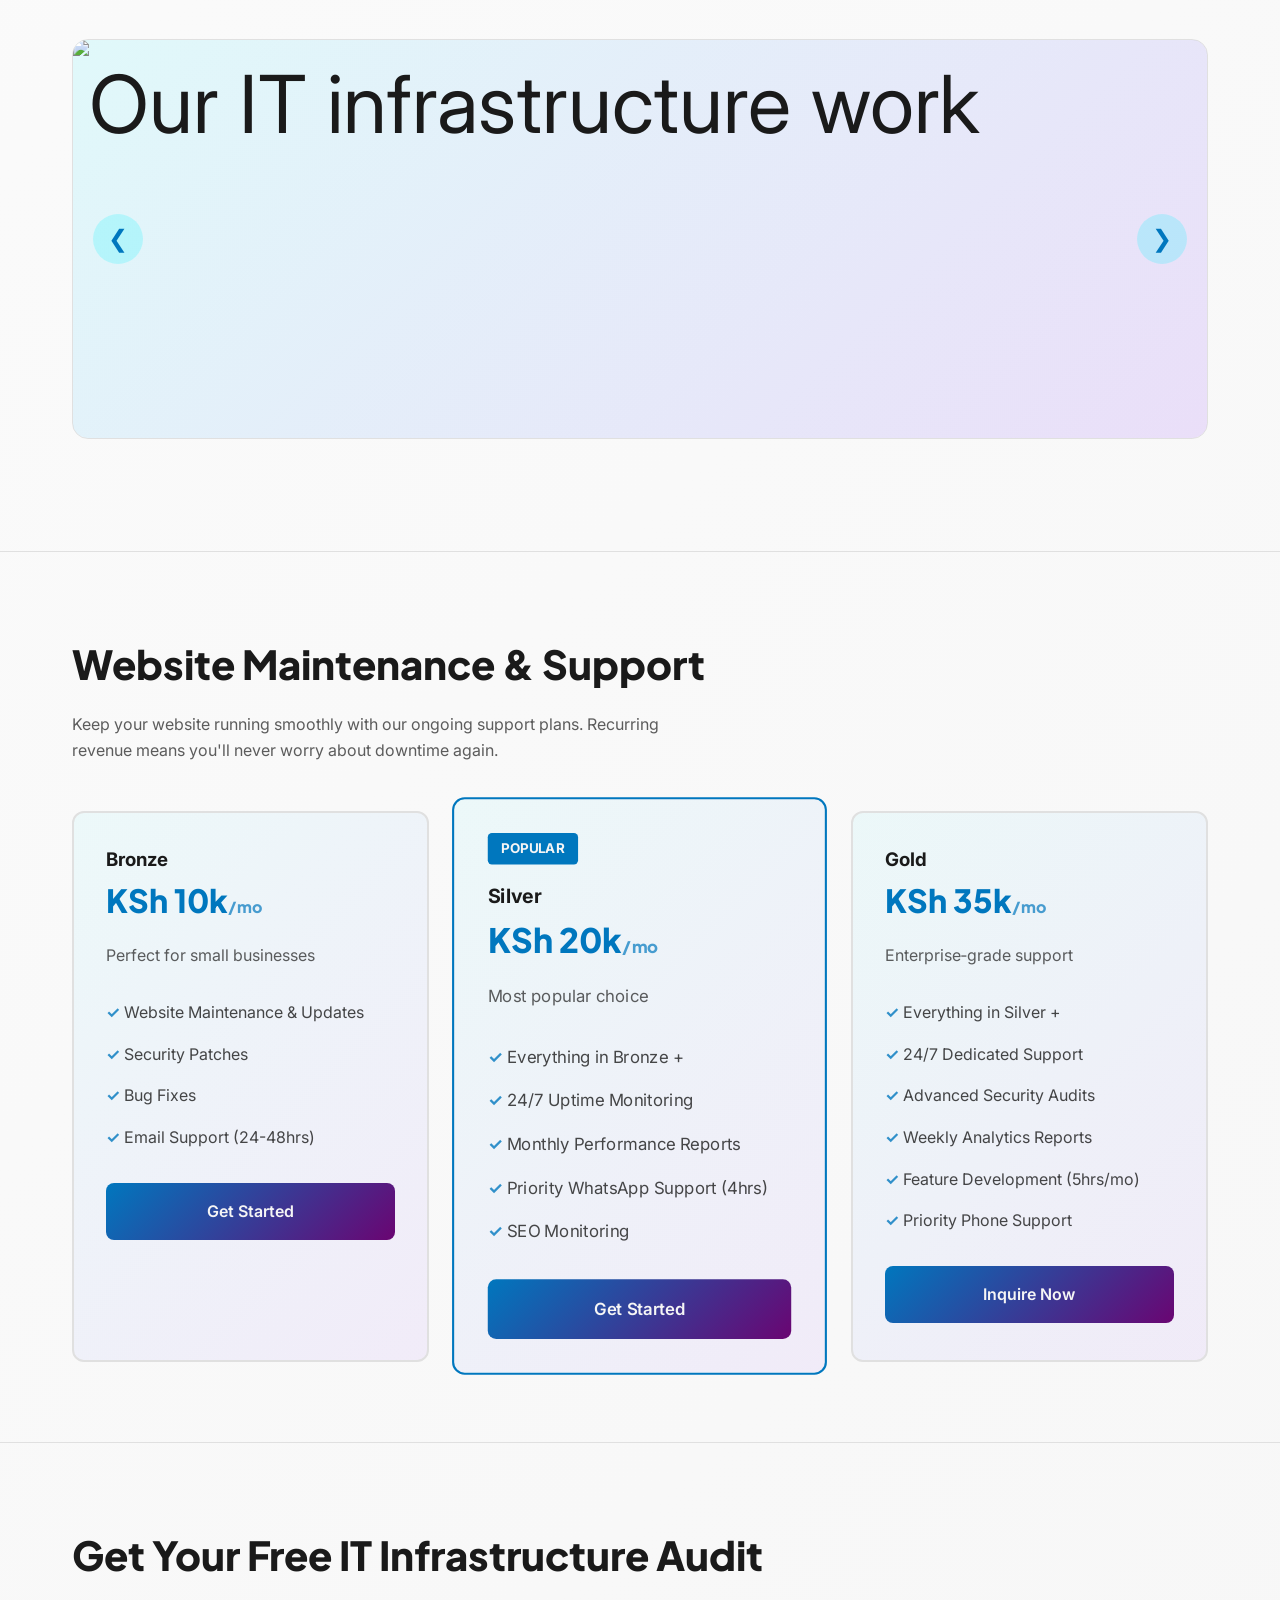
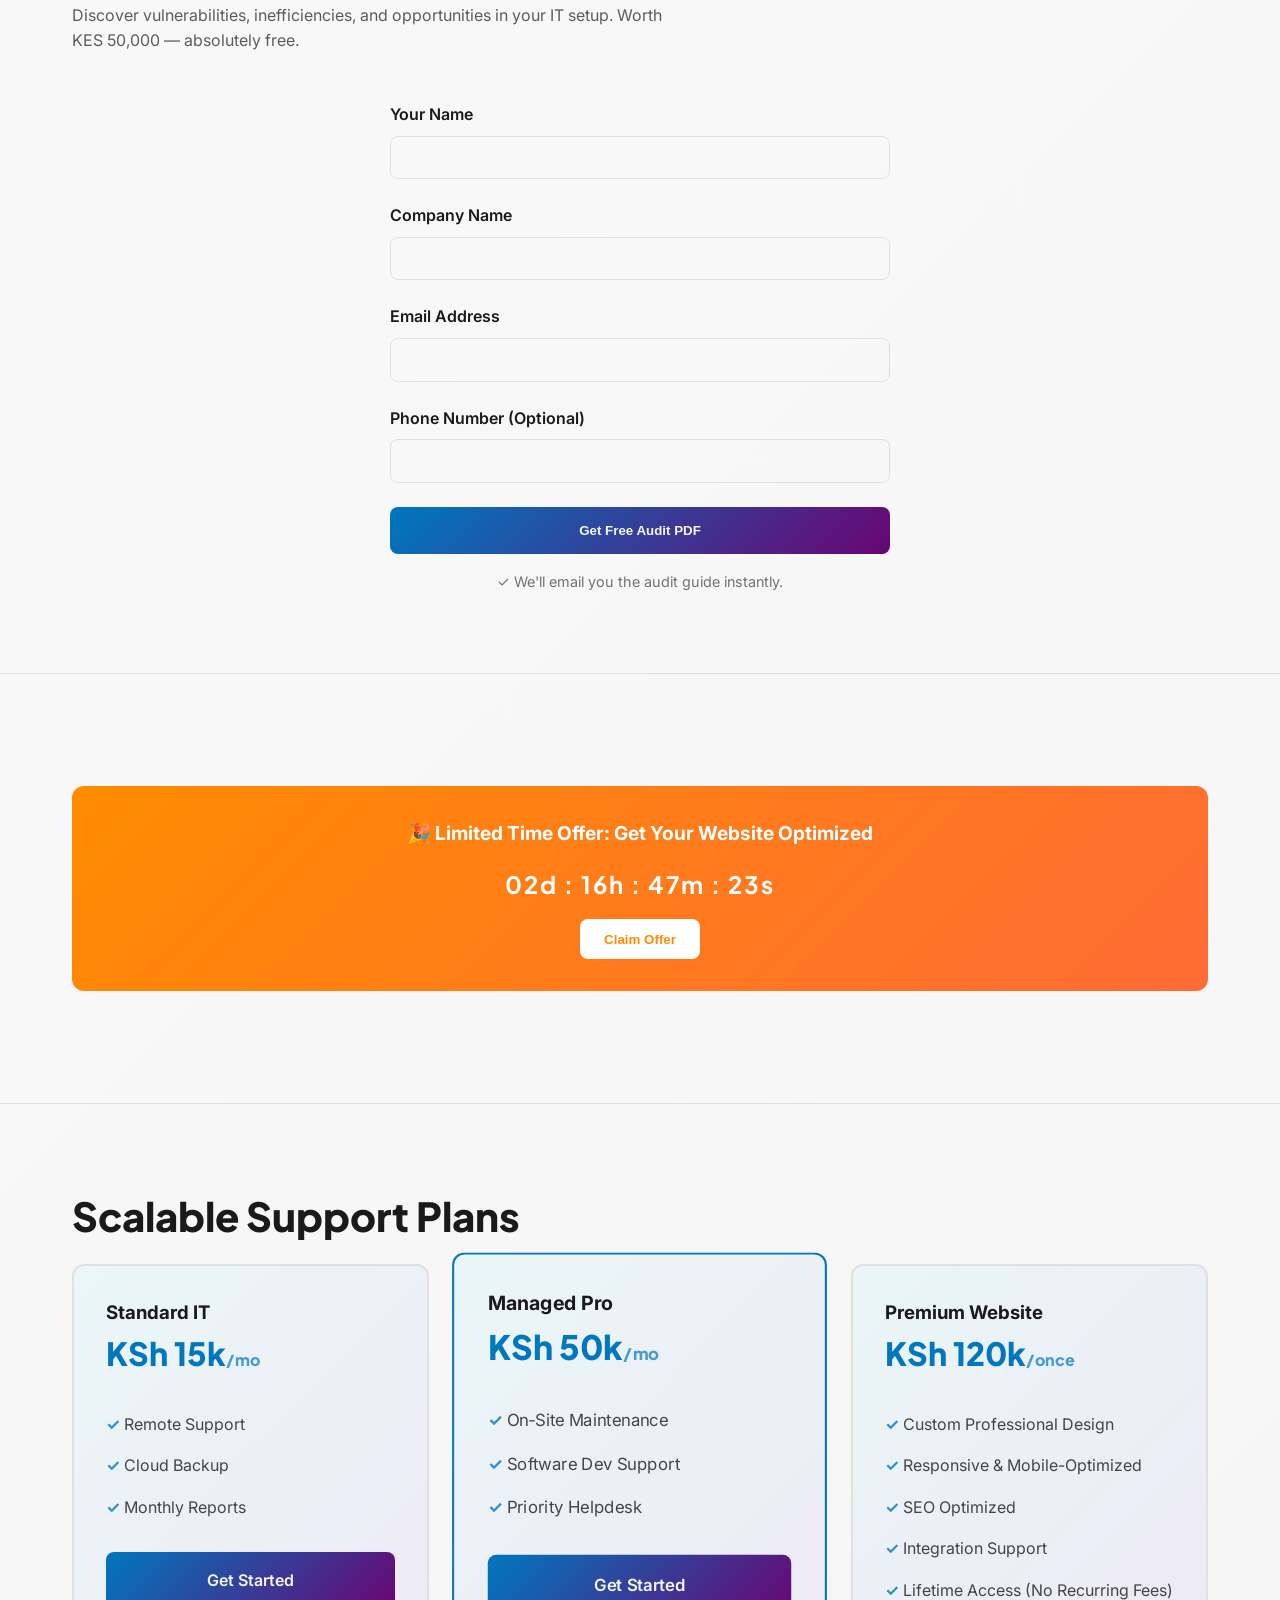
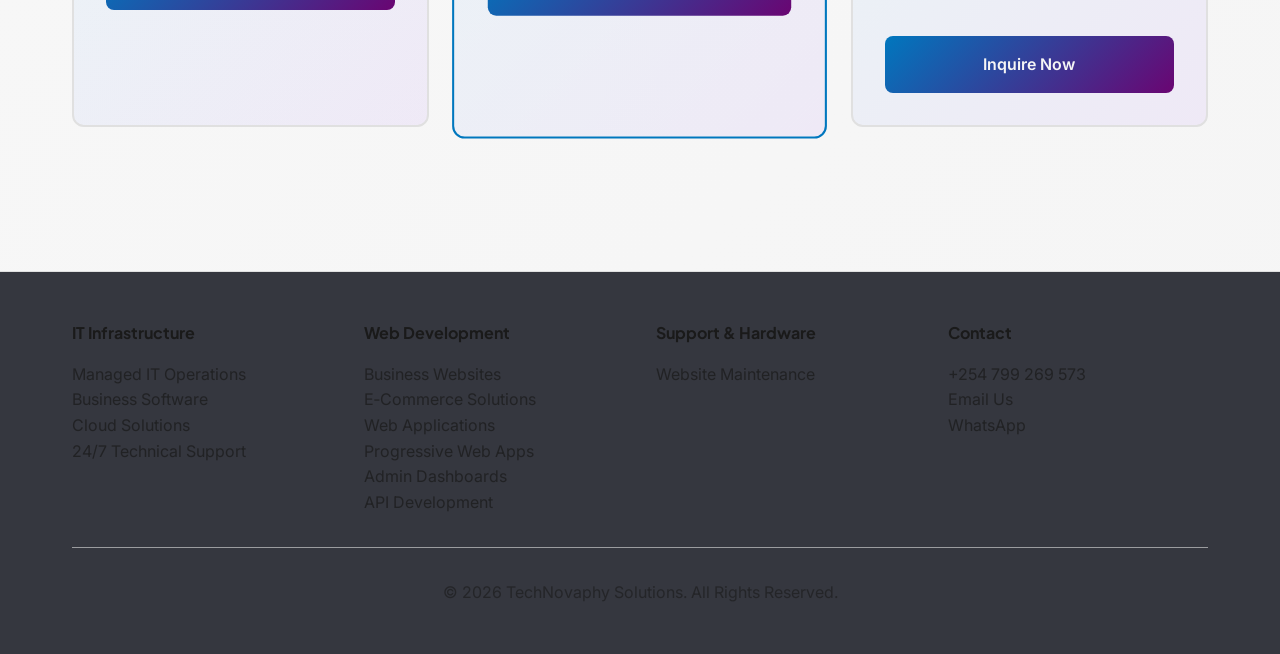
==== commit 1fb517f6: "Update index.html" ====
--- a/index.html
+++ b/index.html
@@ -449,7 +449,7 @@
                 <li><a href="#maintenance">Maintenance</a></li>
                 <li><a href="#pricing">Pricing</a></li>
                 <li><a href="#leadmagnet">Free Audit</a></li>
-                <li><a href="shop.html" class="btn-primary" style="padding:0.6rem 1.2rem;">Shop</a></li>
+             
             </ul>
             <div class="nav-actions">
                 <button class="theme-toggle" id="themeToggle" onclick="toggleTheme()">🌙</button>
@@ -748,7 +748,7 @@
                         <li><a href="tel:+254799269573">+254 799 269 573</a></li>
                         <li><a href="mailto:technovaphysolutions@gmail.com">Email Us</a></li>
                         <li><a href="https://wa.me/254799269573">WhatsApp</a></li>
-                        <li><a href="shop.html">Visit Shop</a></li>
+                       
                     </ul>
                 </div>
             </div>
@@ -914,7 +914,7 @@
                 answer: "🌐 Business Websites: professional, responsive and SEO-optimised websites for small and medium businesses. From KSh 60,000 to 150,000."
             },
             {
-                keys: ["ecommerce", "e-commerce", "online store", "shop", "payment", "mpesa", "m-pesa"],
+                keys: ["ecommerce", "e-commerce", "online store",  "payment", "mpesa", "m-pesa"],
                 answer: "🛒 E-Commerce Solutions: full online stores with payment integration (including M-Pesa), inventory and analytics. From KSh 300,000 to 800,000."
             },
             {
@@ -973,10 +973,7 @@
                 keys: ["contact", "phone", "call", "email", "whatsapp", "reach", "location", "address", "where"],
                 answer: "📞 Contact us: phone and WhatsApp +254 799 269 573. Email technovaphysolutions@gmail.com. Based in Nairobi, Kenya."
             },
-            {
-                keys: ["shop", "buy", "products for sale"],
-                answer: "🛍️ Shop: visit our shop page from the menu at the top of the site."
-            }
+          
         ];
 
         const FALLBACK_REPLY = "🤔 I don't have an answer to that yet. Please contact our team on +254 799 269 573 or email technovaphysolutions@gmail.com, and we'll reply quickly.";
@@ -1248,3 +1245,4 @@
 
 
 
+
